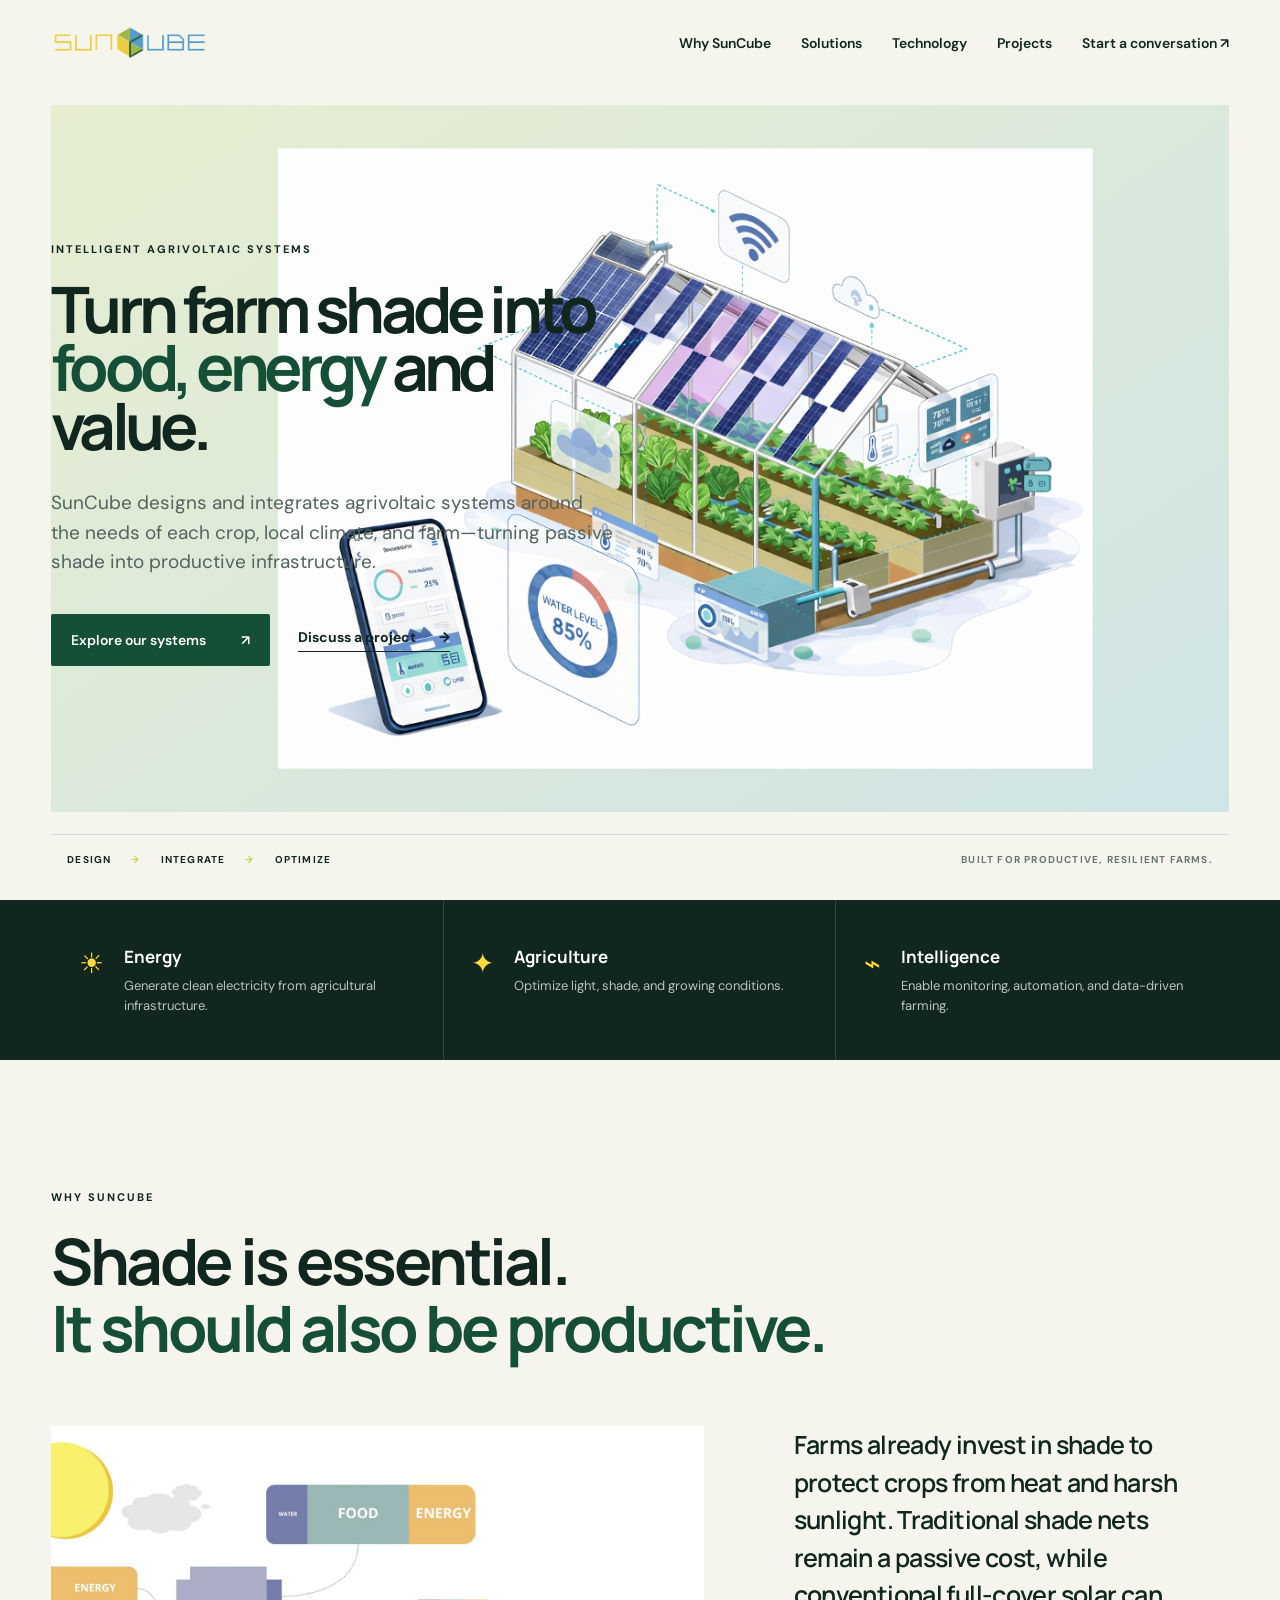
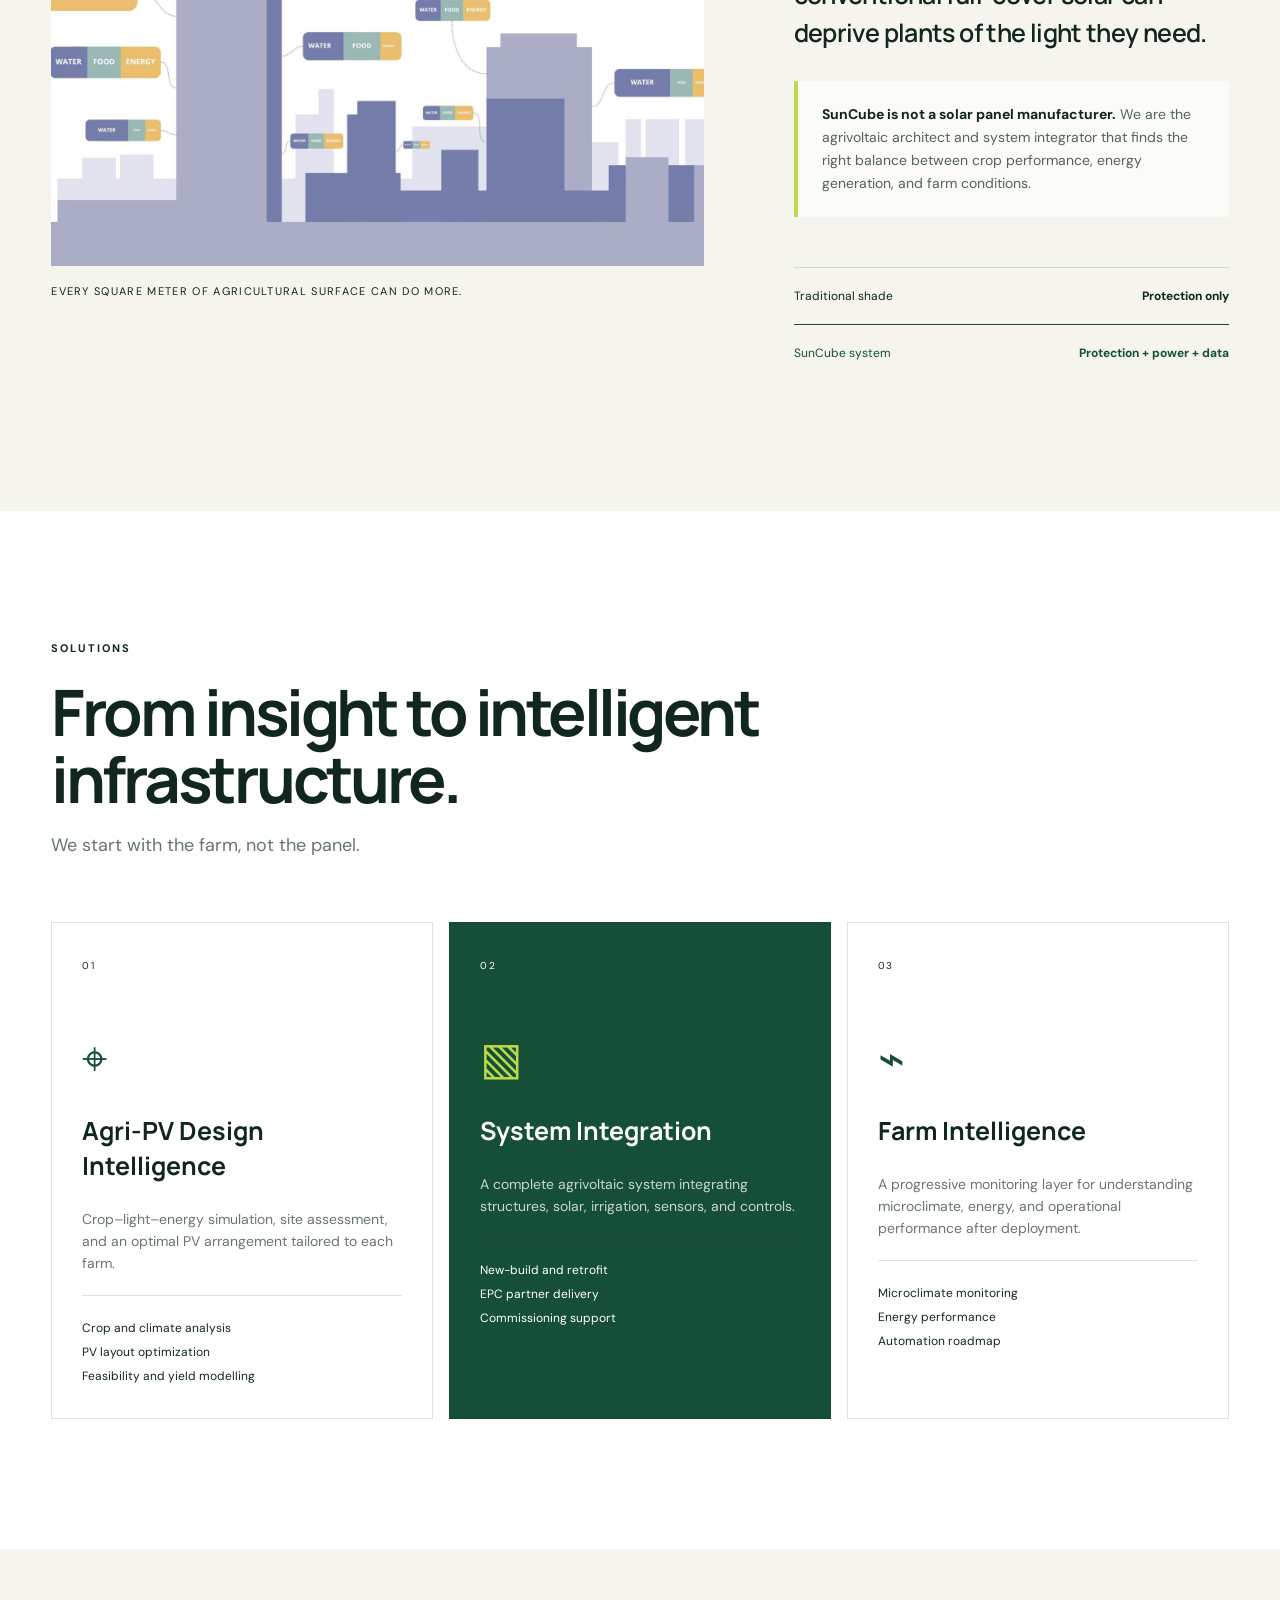
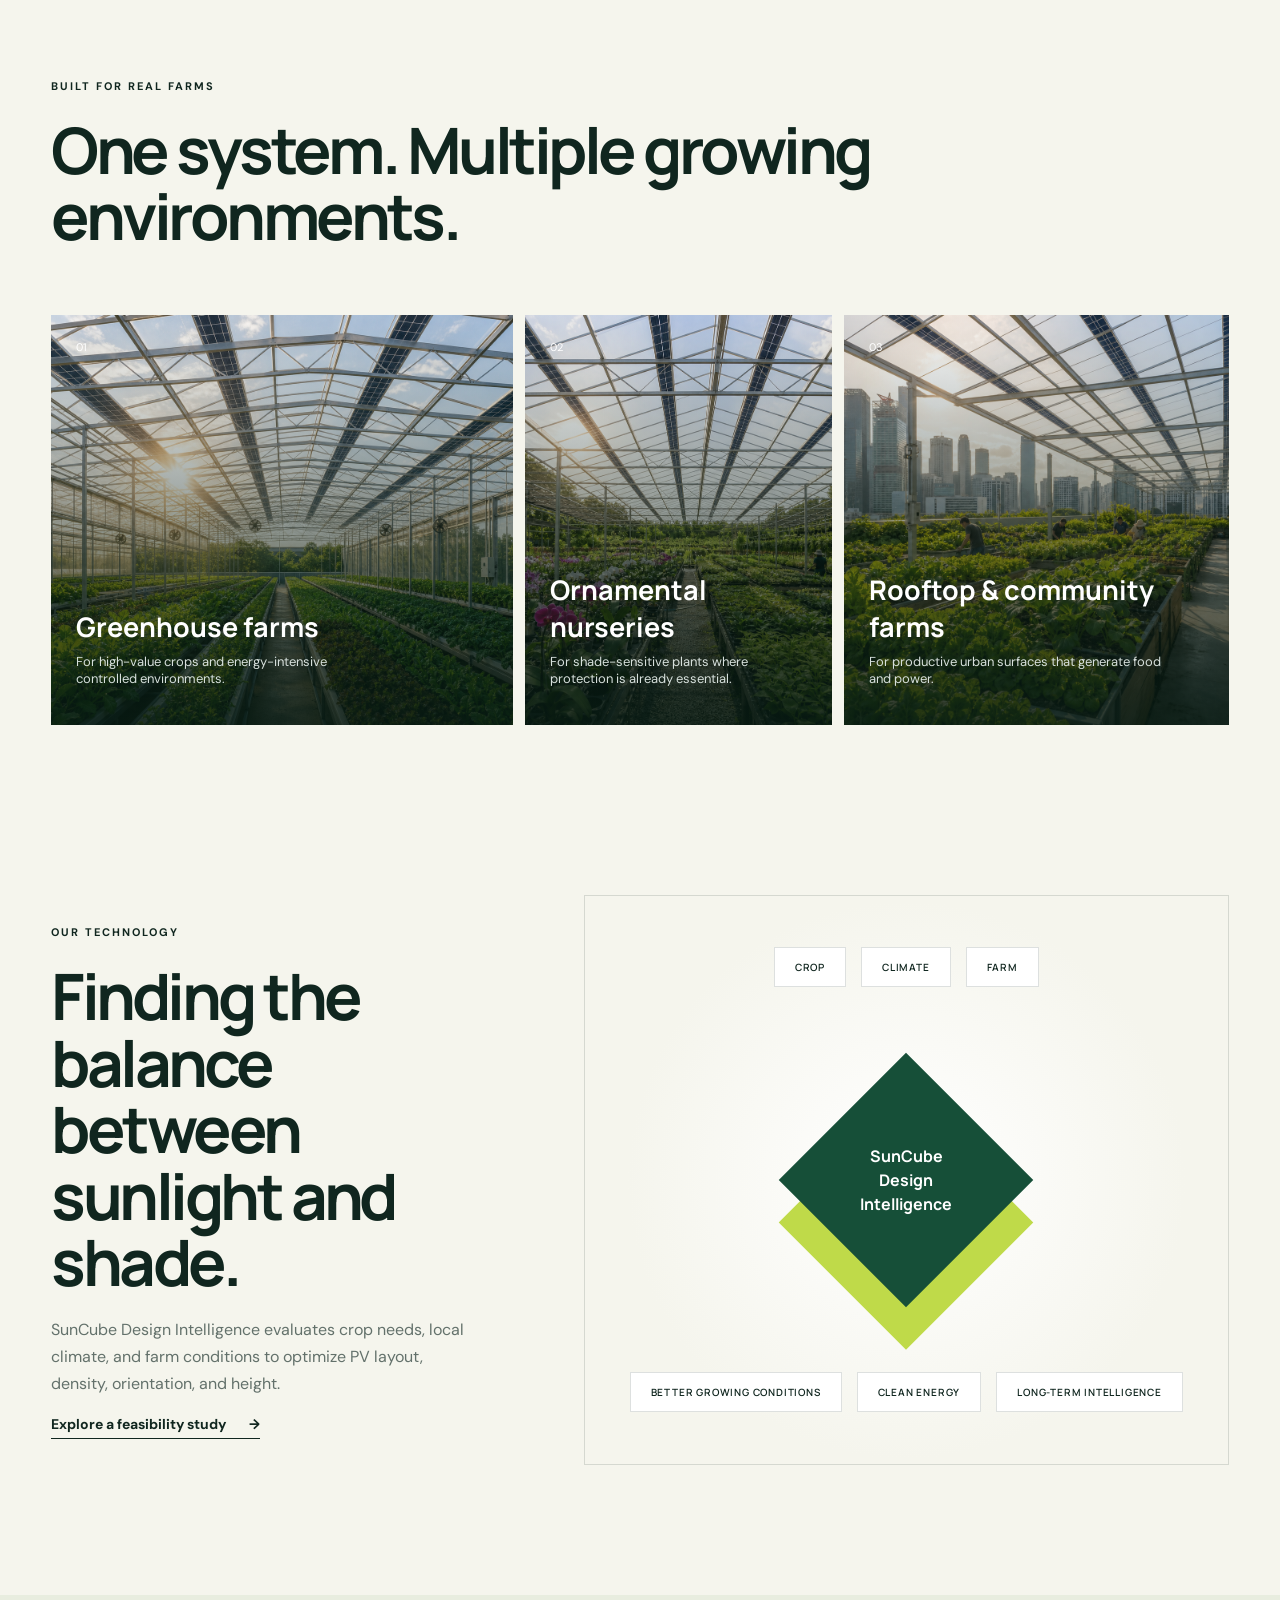
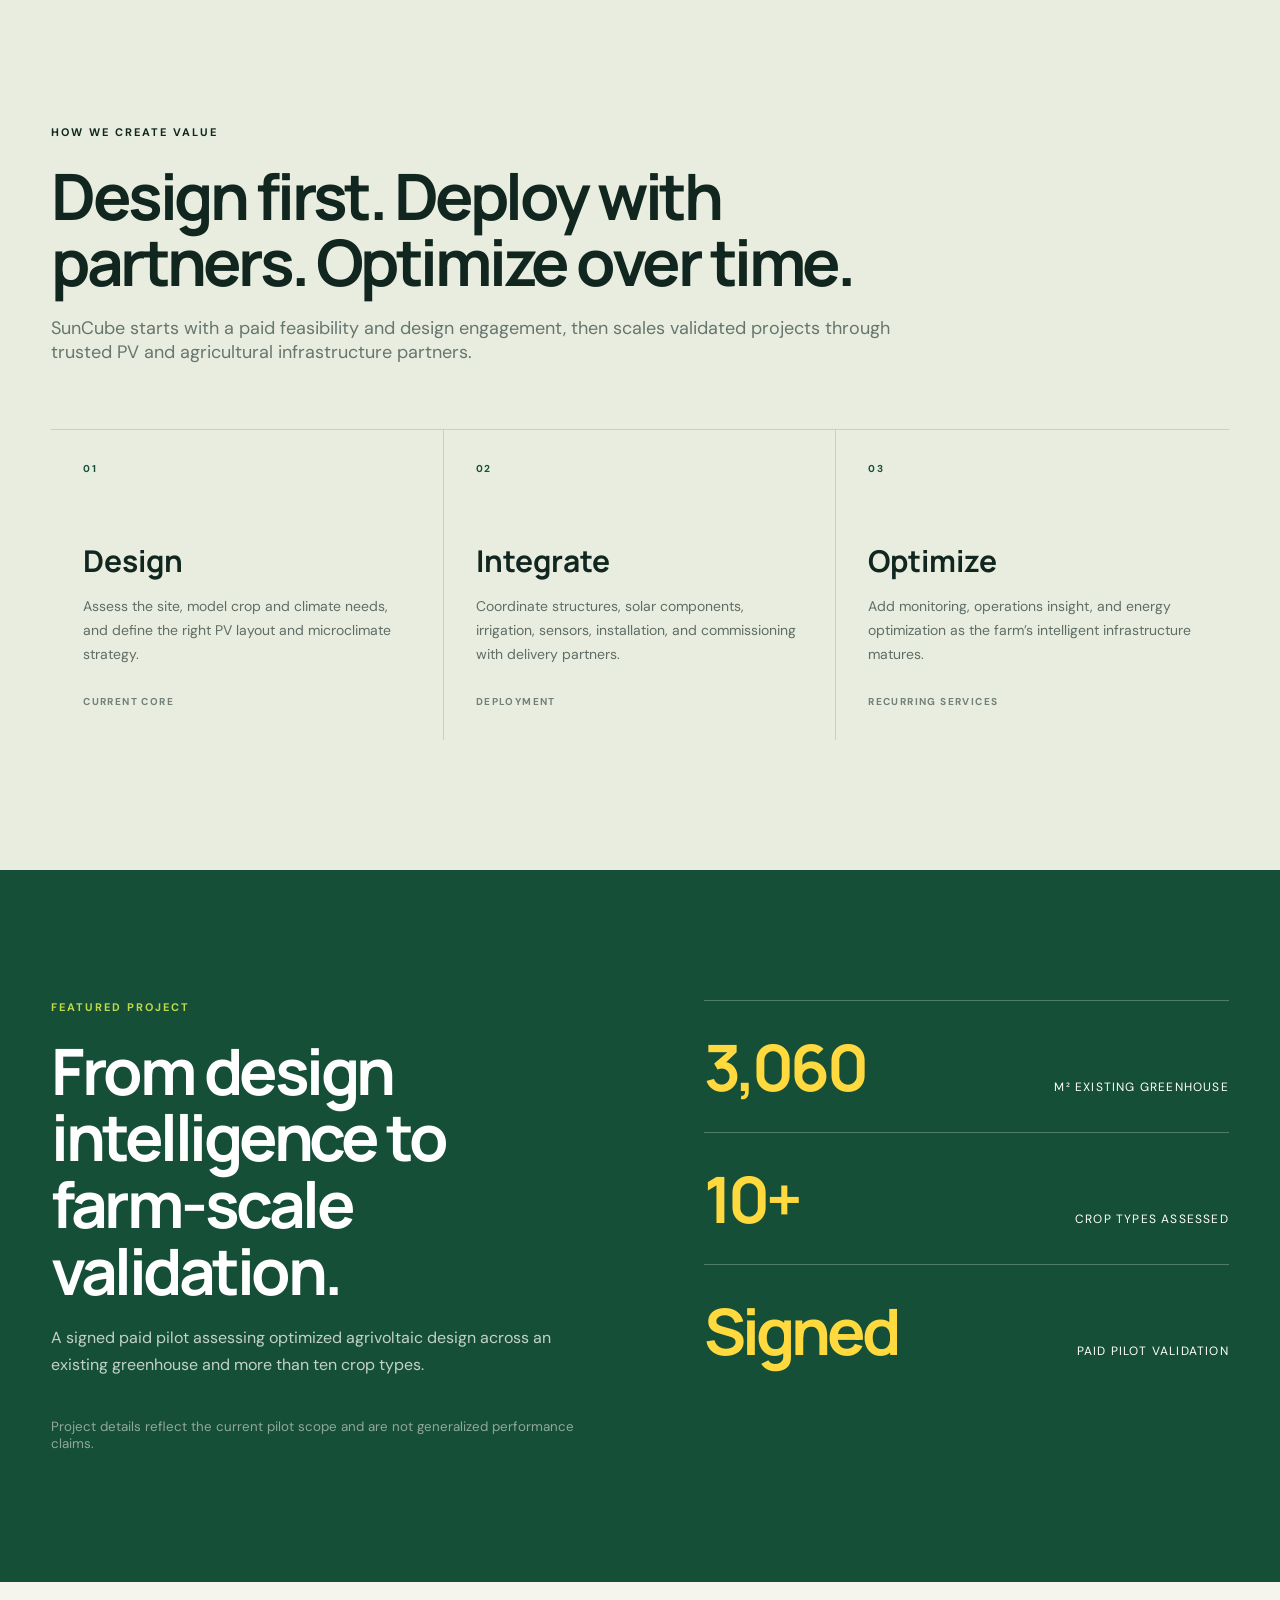
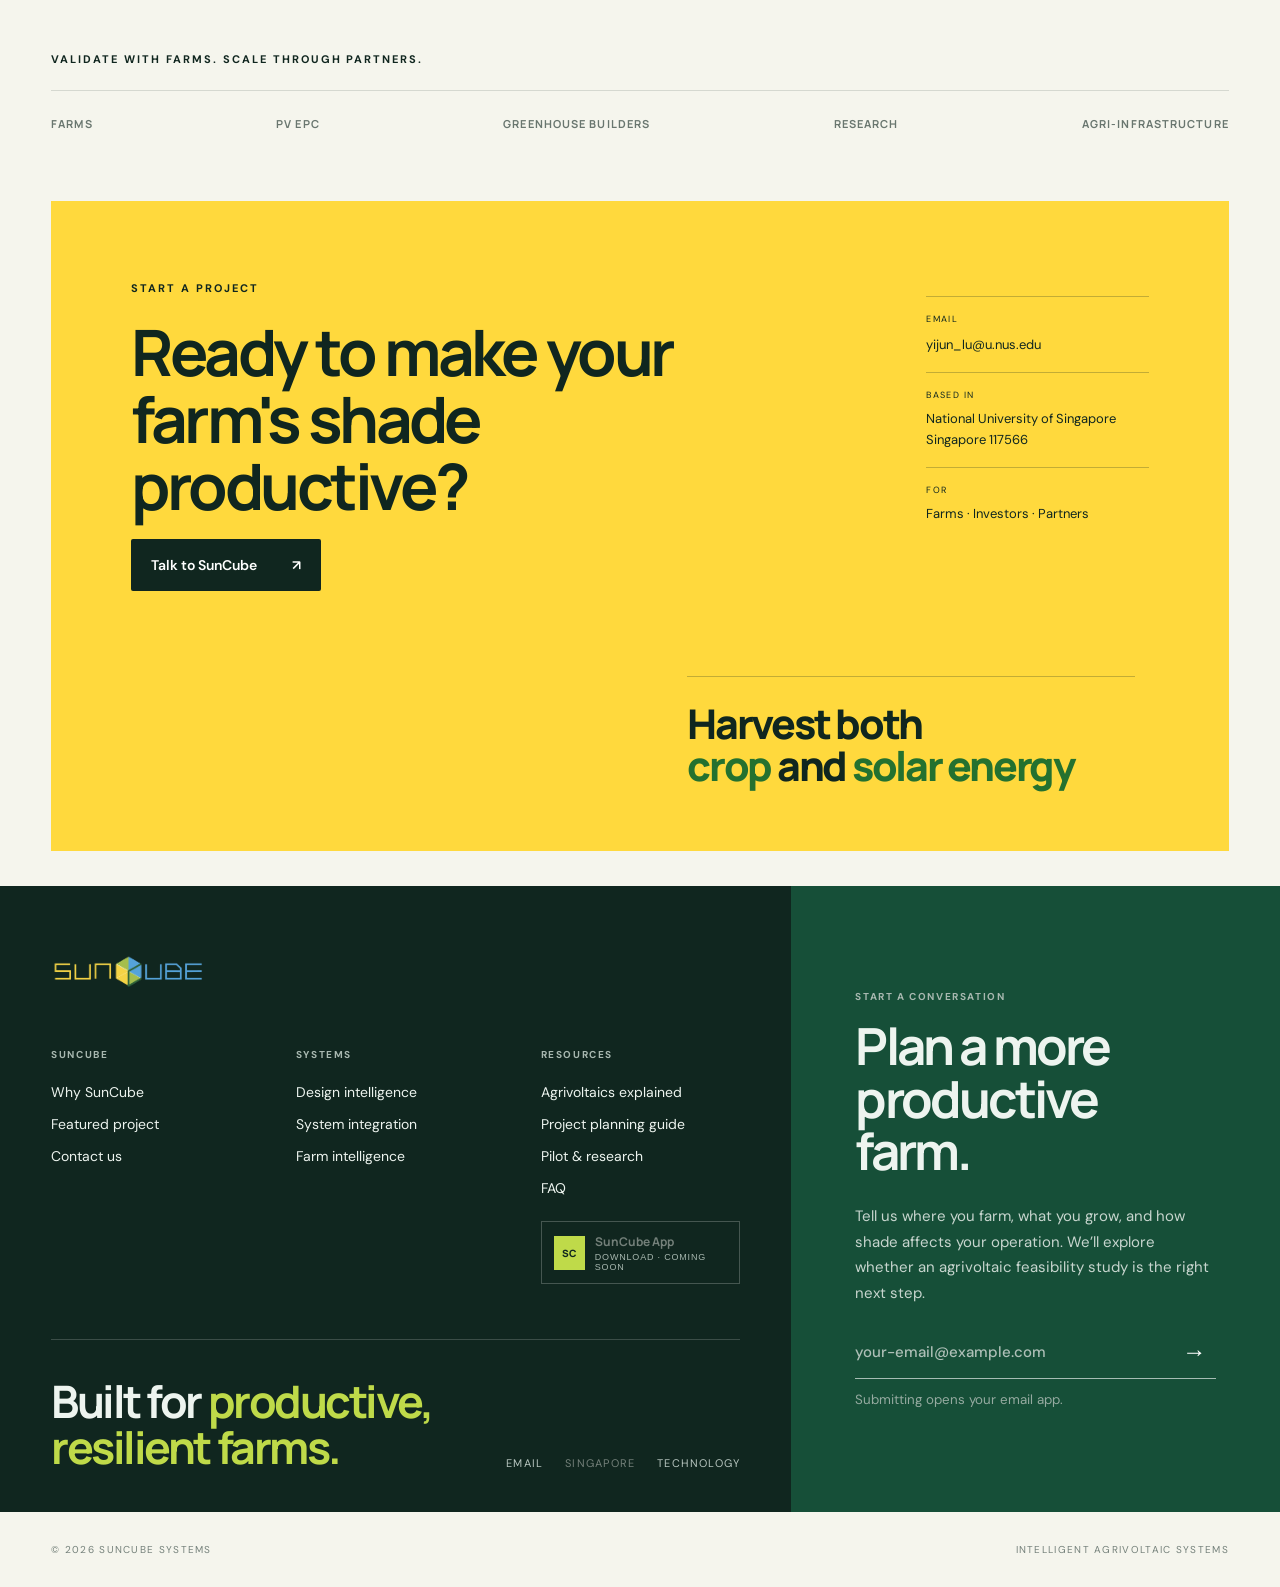
==== index.html @ e0a9fa51 "Initial SunCube website" ====
<!doctype html>
<html lang="en">
<head>
  <meta charset="UTF-8">
  <meta name="viewport" content="width=device-width, initial-scale=1.0">
  <meta name="description" content="SunCube transforms agricultural shading into productive energy and climate infrastructure through integrated solar, climate, and crop optimization.">
  <title>SunCube Systems | Intelligent Agrivoltaic Systems</title>
  <link rel="preconnect" href="https://fonts.googleapis.com">
  <link rel="preconnect" href="https://fonts.gstatic.com" crossorigin>
  <link href="https://fonts.googleapis.com/css2?family=DM+Sans:wght@400;500;600&family=Manrope:wght@500;600;700;800&display=swap" rel="stylesheet">
  <link rel="stylesheet" href="styles.css">
  <style>
    .hero-concept {
      display: block;
      width: 100%;
      height: 100%;
      object-fit: cover;
      object-position: center;
    }
    .hero-visual > :not(.hero-concept) { display: none; }
    @media (min-width: 901px) {
      .hero {
        position: relative;
        display: grid;
        grid-template-columns: 1fr;
        grid-template-rows: 1fr auto;
        min-height: 100vh;
        padding: 130px 4vw 34px;
        isolation: isolate;
      }
      .hero-visual {
        position: absolute;
        inset: 105px 4vw 88px;
        min-height: 0;
        margin: 0;
        z-index: -1;
      }
      .hero-visual::after { display: none; }
      .hero-copy {
        width: min(44vw, 680px);
        max-width: none;
        align-self: center;
        padding: 50px 0 66px;
        z-index: 2;
      }
      .hero h1 { font-size: clamp(58px, 5vw, 84px); }
      .hero-intro { max-width: 610px; }
      .hero-concept {
        object-fit: contain;
        transform: scale(.88);
        transform-origin: 82% center;
      }
      .farm-system { width: 49%; left: 48%; bottom: 7%; }
      .sun-orbit { right: -2%; top: -24%; }
      .system-label { z-index: 2; }
      .label-energy { left: 51%; top: 25%; }
      .label-data { right: 3%; top: 43%; }
      .label-crop { right: 3%; bottom: 9%; }
      .metric-card { z-index: 3; right: 4%; top: 22%; }
      .hero-footer {
        position: relative;
        z-index: 4;
        background: rgba(245,245,237,.86);
        backdrop-filter: blur(8px);
        padding: 18px 16px 0;
      }
    }
    @media (max-width: 900px) {
      .hero-concept { object-position: 68% center; }
    }
  </style>
</head>
<body>
  <header class="site-header">
    <a class="brand" href="#top" aria-label="SunCube home">
      <img src="Logo/LOGO-png3.png" alt="SunCube Systems">
    </a>
    <button class="menu-button" type="button" aria-label="Open menu" aria-expanded="false" aria-controls="mobile-menu"><span></span><span></span></button>
    <nav class="mobile-nav" id="mobile-menu" aria-label="Main navigation">
      <a href="#why">Why SunCube</a><a href="#solutions">Solutions</a><a href="#technology">Technology</a><a href="#projects">Projects</a><a href="#contact">Start a conversation <span>↗</span></a>
    </nav>
  </header>

  <main id="top">
    <section class="hero">
      <div class="hero-copy reveal">
        <p class="eyebrow">Intelligent agrivoltaic systems</p>
        <h1>Turn farm shade into <em>food, energy</em> and value.</h1>
        <p class="hero-intro">SunCube designs and integrates agrivoltaic systems around the needs of each crop, local climate, and farm—turning passive shade into productive infrastructure.</p>
        <div class="hero-actions">
          <a class="button" href="#solutions">Explore our systems <span>↗</span></a>
          <a class="text-link" href="#contact">Discuss a project <span>→</span></a>
        </div>
      </div>

      <div class="hero-visual reveal">
        <img class="hero-concept" src="assets/images/suncube-original-concept.png" alt="SunCube smart agrivoltaic greenhouse concept with solar panels, crop beds, irrigation, sensors, cloud connectivity, and mobile monitoring">
        <div class="sun-orbit"><div class="sun"></div></div>
        <div class="system-label label-energy">01 / ENERGY</div>
        <div class="system-label label-crop">02 / CROP</div>
        <div class="system-label label-data">03 / INTELLIGENCE</div>
        <div class="farm-system">
          <div class="panel-row">
            <i></i><i></i><i></i><i></i><i></i>
          </div>
          <div class="beam beam-one"></div>
          <div class="beam beam-two"></div>
          <div class="frame frame-left"></div>
          <div class="frame frame-right"></div>
          <div class="crop-row">
            <span>♣</span><span>♣</span><span>♣</span><span>♣</span><span>♣</span>
          </div>
          <div class="ground"></div>
        </div>
        <div class="metric-card">
          <span>System objective</span>
          <strong>Balanced performance</strong>
          <div class="bars"><i></i><i></i><i></i></div>
          <small>Energy&nbsp;&nbsp;&nbsp; Crop&nbsp;&nbsp;&nbsp; Climate</small>
        </div>
      </div>

      <div class="hero-footer">
        <span>Design</span><b>→</b><span>Integrate</span><b>→</b><span>Optimize</span>
        <p>Built for productive, resilient farms.</p>
      </div>
    </section>

    <section class="value-strip" aria-label="Core values">
      <article><span>☀</span><div><h3>Energy</h3><p>Generate clean electricity from agricultural infrastructure.</p></div></article>
      <article><span>✦</span><div><h3>Agriculture</h3><p>Optimize light, shade, and growing conditions.</p></div></article>
      <article><span>⌁</span><div><h3>Intelligence</h3><p>Enable monitoring, automation, and data-driven farming.</p></div></article>
    </section>

    <section class="section problem" id="why">
      <div class="section-heading reveal">
        <p class="eyebrow">Why SunCube</p>
        <h2>Shade is essential.<br><em>It should also be productive.</em></h2>
      </div>
      <div class="problem-grid">
        <div class="problem-image reveal">
          <img src="Introduction/SunCube-Introduction.jpeg" alt="Diagram of urban food, water and energy systems">
          <p>Every square meter of agricultural surface can do more.</p>
        </div>
        <div class="problem-copy reveal">
          <p class="large-copy">Farms already invest in shade to protect crops from heat and harsh sunlight. Traditional shade nets remain a passive cost, while conventional full-cover solar can deprive plants of the light they need.</p>
          <p class="position-note"><strong>SunCube is not a solar panel manufacturer.</strong> We are the agrivoltaic architect and system integrator that finds the right balance between crop performance, energy generation, and farm conditions.</p>
          <div class="comparison">
            <div><span>Traditional shade</span><strong>Protection only</strong></div>
            <div class="active"><span>SunCube system</span><strong>Protection + power + data</strong></div>
          </div>
        </div>
      </div>
    </section>

    <section class="section solutions" id="solutions">
      <div class="section-heading reveal">
        <p class="eyebrow">Solutions</p>
        <h2>From insight to intelligent infrastructure.</h2>
        <p>We start with the farm, not the panel.</p>
      </div>
      <div class="solution-cards">
        <article class="reveal">
          <span class="number">01</span><div class="card-icon">⌖</div>
          <h3>Agri-PV Design Intelligence</h3>
          <p>Crop–light–energy simulation, site assessment, and an optimal PV arrangement tailored to each farm.</p>
          <ul><li>Crop and climate analysis</li><li>PV layout optimization</li><li>Feasibility and yield modelling</li></ul>
        </article>
        <article class="featured reveal">
          <span class="number">02</span><div class="card-icon">▧</div>
          <h3>System Integration</h3>
          <p>A complete agrivoltaic system integrating structures, solar, irrigation, sensors, and controls.</p>
          <ul><li>New-build and retrofit</li><li>EPC partner delivery</li><li>Commissioning support</li></ul>
        </article>
        <article class="reveal">
          <span class="number">03</span><div class="card-icon">⌁</div>
          <h3>Farm Intelligence</h3>
          <p>A progressive monitoring layer for understanding microclimate, energy, and operational performance after deployment.</p>
          <ul><li>Microclimate monitoring</li><li>Energy performance</li><li>Automation roadmap</li></ul>
        </article>
      </div>
    </section>

    <section class="section industries" id="applications">
      <div class="section-heading reveal"><p class="eyebrow">Built for real farms</p><h2>One system. Multiple growing environments.</h2></div>
      <div class="industry-grid">
        <article class="industry greenhouse reveal"><span>01</span><h3>Greenhouse farms</h3><p>For high-value crops and energy-intensive controlled environments.</p></article>
        <article class="industry nursery reveal"><span>02</span><h3>Ornamental nurseries</h3><p>For shade-sensitive plants where protection is already essential.</p></article>
        <article class="industry rooftop reveal"><span>03</span><h3>Rooftop & community farms</h3><p>For productive urban surfaces that generate food and power.</p></article>
      </div>
    </section>

    <section class="section technology" id="technology">
      <div class="tech-copy reveal">
        <p class="eyebrow">Our technology</p>
        <h2>Finding the balance between sunlight and shade.</h2>
        <p>SunCube Design Intelligence evaluates crop needs, local climate, and farm conditions to optimize PV layout, density, orientation, and height.</p>
        <a class="text-link" href="#contact">Explore a feasibility study <span>→</span></a>
      </div>
      <div class="tech-diagram reveal">
        <div class="input"><span>Crop</span><span>Climate</span><span>Farm</span></div>
        <div class="cube"><i></i><b>SunCube<br>Design<br>Intelligence</b></div>
        <div class="output"><span>Better growing conditions</span><span>Clean energy</span><span>Long-term intelligence</span></div>
      </div>
    </section>

    <section class="section delivery" id="delivery" aria-labelledby="delivery-title">
      <div class="section-heading reveal">
        <p class="eyebrow">How we create value</p>
        <h2 id="delivery-title">Design first. Deploy with partners. Optimize over time.</h2>
        <p>SunCube starts with a paid feasibility and design engagement, then scales validated projects through trusted PV and agricultural infrastructure partners.</p>
      </div>
      <div class="delivery-grid">
        <article class="reveal"><span>01</span><h3>Design</h3><p>Assess the site, model crop and climate needs, and define the right PV layout and microclimate strategy.</p><small>Current core</small></article>
        <article class="reveal"><span>02</span><h3>Integrate</h3><p>Coordinate structures, solar components, irrigation, sensors, installation, and commissioning with delivery partners.</p><small>Deployment</small></article>
        <article class="reveal"><span>03</span><h3>Optimize</h3><p>Add monitoring, operations insight, and energy optimization as the farm’s intelligent infrastructure matures.</p><small>Recurring services</small></article>
      </div>
    </section>

    <section class="section project" id="projects">
      <div class="project-copy reveal">
        <p class="eyebrow light">Featured project</p>
        <h2>From design intelligence to farm-scale validation.</h2>
        <p>A signed paid pilot assessing optimized agrivoltaic design across an existing greenhouse and more than ten crop types.</p>
        <small>Project details reflect the current pilot scope and are not generalized performance claims.</small>
      </div>
      <div class="project-metrics reveal">
        <div><strong>3,060</strong><span>m² existing greenhouse</span></div>
        <div><strong>10+</strong><span>crop types assessed</span></div>
        <div><strong>Signed</strong><span>paid pilot validation</span></div>
      </div>
    </section>

    <section class="section partners">
      <p class="eyebrow">Validate with farms. Scale through partners.</p>
      <div class="partner-list"><span>FARMS</span><span>PV EPC</span><span>GREENHOUSE BUILDERS</span><span>RESEARCH</span><span>AGRI-INFRASTRUCTURE</span></div>
    </section>

    <section class="contact" id="contact">
      <div class="contact-main reveal">
        <p class="eyebrow">Start a project</p>
        <h2>Ready to make your farm's shade productive?</h2>
        <a class="button button-dark" href="mailto:yijun_lu@u.nus.edu">Talk to SunCube <span>↗</span></a>
      </div>
      <div class="contact-details">
        <div><span>Email</span><a href="mailto:yijun_lu@u.nus.edu">yijun_lu@u.nus.edu</a></div>
        <div><span>Based in</span><p>National University of Singapore<br>Singapore 117566</p></div>
        <div><span>For</span><p>Farms · Investors · Partners</p></div>
      </div>
      <div class="contact-tagline reveal" aria-label="SunCube promise">
        <p>Harvest both<br><span>crop</span> and <span>solar energy</span></p>
      </div>
    </section>
  </main>

  <footer class="site-footer">
    <div class="footer-main">
      <div class="footer-directory">
        <a class="footer-brand" href="#top" aria-label="SunCube home"><img src="Logo/LOGO-png3.png" alt="SunCube Systems"></a>
        <div class="footer-columns">
          <div class="footer-column">
            <p>SunCube</p>
            <a href="#why">Why SunCube</a>
            <a href="#projects">Featured project</a>
            <a href="#contact">Contact us</a>
          </div>
          <div class="footer-column">
            <p>Systems</p>
            <a href="#solutions">Design intelligence</a>
            <a href="#solutions">System integration</a>
            <a href="#delivery">Farm intelligence</a>
          </div>
          <div class="footer-column">
            <p>Resources</p>
            <a href="#technology">Agrivoltaics explained</a>
            <a href="#delivery">Project planning guide</a>
            <a href="#projects">Pilot &amp; research</a>
            <a href="#contact">FAQ</a>
            <button class="app-download" id="app-download-button" type="button" aria-haspopup="dialog">
              <span class="app-mark">SC</span>
              <span><strong>SunCube App</strong><small>Download · Coming soon</small></span>
            </button>
          </div>
        </div>
        <div class="footer-connect">
          <h2>Built for <span>productive,</span><br><span>resilient farms.</span></h2>
          <div class="footer-meta"><a href="mailto:yijun_lu@u.nus.edu">Email</a><span>Singapore</span><a href="#technology">Technology</a></div>
        </div>
      </div>

      <aside class="footer-cta" aria-labelledby="footer-cta-title">
        <p class="eyebrow">Start a conversation</p>
        <h2 id="footer-cta-title">Plan a more productive farm.</h2>
        <p>Tell us where you farm, what you grow, and how shade affects your operation. We’ll explore whether an agrivoltaic feasibility study is the right next step.</p>
        <form class="footer-form" id="project-email-form">
          <label class="sr-only" for="project-email">Your email address</label>
          <input id="project-email" name="email" type="email" autocomplete="email" placeholder="your-email@example.com" required>
          <button type="submit" aria-label="Start a project conversation">→</button>
        </form>
        <small>Submitting opens your email app.</small>
      </aside>
    </div>
    <div class="footer-legal"><span>© 2026 SunCube Systems</span><span>Intelligent Agrivoltaic Systems</span></div>
  </footer>
  <dialog class="app-dialog" id="app-dialog" aria-labelledby="app-dialog-title">
    <button class="app-dialog-close" type="button" aria-label="Close">×</button>
    <span class="app-dialog-mark">SC</span>
    <p class="eyebrow">SunCube App</p>
    <h2 id="app-dialog-title">Coming soon.</h2>
    <p>Farm monitoring, energy insights, and intelligent operations are part of the SunCube roadmap.</p>
    <a href="mailto:yijun_lu@u.nus.edu?subject=SunCube%20App%20updates">Ask about product updates <span>→</span></a>
  </dialog>
  <script src="script.js"></script>
</body>
</html>
---- styles.css ----
:root{--ink:#10261f;--green:#164f38;--lime:#bfda49;--yellow:#ffd93d;--blue:#299bc5;--paper:#f5f5ed;--white:#fff;--line:rgba(16,38,31,.14)}*{box-sizing:border-box}html{scroll-behavior:smooth}body{margin:0;background:var(--paper);color:var(--ink);font-family:"DM Sans",sans-serif}h1,h2,h3,p{margin-top:0}h1,h2,h3{font-family:"Manrope",sans-serif}a{color:inherit;text-decoration:none}.site-header{height:86px;padding:0 4vw;display:flex;align-items:center;justify-content:space-between;background:rgba(245,245,237,.9);backdrop-filter:blur(16px);position:fixed;top:0;width:100%;z-index:20;border-bottom:1px solid transparent;transition:.3s}.site-header.scrolled{border-color:var(--line)}.brand img{width:158px;display:block}.site-header nav{display:flex;gap:30px;font-size:14px;font-weight:600}.site-header nav a:hover{color:var(--green)}.button{display:inline-flex;gap:35px;align-items:center;justify-content:space-between;background:var(--green);color:white;padding:17px 20px;border-radius:2px;font-weight:600;font-size:14px}.button-small{padding:12px 16px;gap:15px}.text-link{font-size:14px;font-weight:700;border-bottom:1px solid var(--ink);padding-bottom:5px}.text-link span{margin-left:20px}.menu-button{display:none}.hero{min-height:100vh;padding:170px 4vw 40px;display:grid;grid-template-columns:.9fr 1.1fr;grid-template-rows:1fr auto;gap:40px;overflow:hidden}.hero-copy{max-width:670px;align-self:center}.eyebrow{text-transform:uppercase;letter-spacing:.18em;font-size:11px;font-weight:700;margin-bottom:24px}.hero h1{font-size:clamp(58px,6.8vw,108px);line-height:.92;letter-spacing:-.075em;margin-bottom:32px}.hero h1 em,.section-heading h2 em{font-style:normal;color:var(--green)}.hero-intro{font-size:19px;line-height:1.55;max-width:550px;color:#53635d}.hero-actions{display:flex;align-items:center;gap:28px;margin-top:38px}.hero-visual{min-height:570px;background:linear-gradient(145deg,#e7eed0 0%,#cfe4e6 100%);position:relative;overflow:hidden}.sun-orbit{width:410px;height:410px;border:1px solid rgba(255,217,61,.7);border-radius:50%;position:absolute;top:-180px;right:-50px}.sun{width:150px;height:150px;border-radius:50%;background:var(--yellow);box-shadow:0 0 60px rgba(255,217,61,.6);position:absolute;left:28px;bottom:15px}.farm-system{position:absolute;width:78%;height:43%;bottom:8%;left:11%}.panel-row{height:38px;display:flex;gap:7px;transform:skewX(-20deg);position:absolute;width:100%;top:0;z-index:3}.panel-row i{flex:1;background:repeating-linear-gradient(90deg,#1b5a78 0 16px,#388aaa 17px 19px);border:2px solid #d5e4bc}.frame{position:absolute;width:4px;height:72%;background:var(--green);top:25px}.frame:after{content:"";height:4px;width:75px;background:var(--green);position:absolute;bottom:0;transform:translateX(-35px)}.frame-left{left:12%}.frame-right{right:12%}.ground{height:5px;background:var(--green);bottom:0;width:100%;position:absolute}.crop-row{position:absolute;bottom:4px;width:100%;display:flex;justify-content:space-around;color:#4c9b43;font-size:53px;transform:scaleY(.8)}.beam{position:absolute;top:20px;width:18%;height:65%;background:linear-gradient(rgba(255,217,61,.35),transparent);clip-path:polygon(20% 0,70% 0,100% 100%,0 100%)}.beam-one{left:25%}.beam-two{right:25%}.system-label{position:absolute;font:700 9px "Manrope";letter-spacing:.13em}.label-energy{top:19%;left:8%}.label-crop{bottom:12%;right:8%}.label-data{top:35%;right:5%}.metric-card{position:absolute;top:20%;right:8%;background:rgba(255,255,255,.86);backdrop-filter:blur(10px);padding:18px;width:185px;box-shadow:0 18px 40px rgba(20,79,56,.12)}.metric-card span,.metric-card small{display:block;font-size:9px;text-transform:uppercase;letter-spacing:.1em}.metric-card strong{display:block;font:700 14px "Manrope";margin:7px 0 15px}.bars{display:flex;height:55px;align-items:flex-end;gap:5px}.bars i{flex:1}.bars i:nth-child(1){height:85%;background:var(--blue)}.bars i:nth-child(2){height:70%;background:var(--lime)}.bars i:nth-child(3){height:92%;background:var(--yellow)}.metric-card small{font-size:7px;margin-top:6px}.hero-footer{grid-column:1/-1;border-top:1px solid var(--line);display:flex;gap:20px;padding-top:20px;align-items:center;text-transform:uppercase;letter-spacing:.12em;font-size:10px;font-weight:700}.hero-footer b{color:var(--lime)}.hero-footer p{margin:0 0 0 auto;color:#69756f}.value-strip{background:var(--ink);color:white;display:grid;grid-template-columns:repeat(3,1fr);padding:0 4vw}.value-strip article{display:flex;gap:20px;padding:45px 7%;border-right:1px solid rgba(255,255,255,.15)}.value-strip article:last-child{border:0}.value-strip article>span{font-size:28px;color:var(--yellow)}.value-strip h3{font-size:17px;margin-bottom:8px}.value-strip p{font-size:13px;color:#b9c4bf;line-height:1.5;margin:0}.section{padding:130px 4vw}.section-heading{max-width:850px;margin-bottom:65px}.section-heading h2,.tech-copy h2,.project h2,.contact h2{font-size:clamp(40px,5vw,78px);line-height:1.04;letter-spacing:-.055em;margin-bottom:20px}.section-heading>p:last-child{color:#67756f;font-size:18px}.problem-grid{display:grid;grid-template-columns:1.2fr .8fr;gap:7vw}.problem-image img{width:100%;height:440px;object-fit:cover;filter:saturate(.75)}.problem-image p{font-size:11px;text-transform:uppercase;letter-spacing:.12em;margin-top:13px}.large-copy{font:600 25px/1.5 "Manrope";letter-spacing:-.025em}.comparison{margin-top:50px}.comparison div{padding:20px 0;border-top:1px solid var(--line);display:flex;justify-content:space-between;font-size:12px}.comparison .active{color:var(--green);border-color:var(--green)}.solutions{background:white}.solution-cards{display:grid;grid-template-columns:repeat(3,1fr);gap:16px}.solution-cards article{border:1px solid var(--line);padding:30px;min-height:430px;position:relative}.solution-cards .featured{background:var(--green);color:white}.number{font-size:10px;letter-spacing:.15em}.card-icon{font-size:45px;margin:55px 0 25px;color:var(--green)}.featured .card-icon{color:var(--lime)}.solution-cards h3{font-size:25px}.solution-cards p{color:#69766f;font-size:14px;line-height:1.6}.featured p{color:#c9d6d0}.solution-cards ul{padding:20px 0 0;margin:20px 0 0;list-style:none;border-top:1px solid var(--line);font-size:12px;line-height:2}.industries{padding-bottom:40px}.industry-grid{display:grid;grid-template-columns:1.2fr .8fr 1fr;gap:12px}.industry{min-height:410px;padding:25px;display:flex;flex-direction:column;justify-content:flex-end;color:white;position:relative;overflow:hidden;background-size:cover;background-position:center}.industry:before{content:"";position:absolute;inset:0;background:linear-gradient(transparent,rgba(8,28,20,.85))}.industry>*{position:relative}.industry span{margin-bottom:auto;font-size:11px}.industry h3{font-size:27px;margin-bottom:8px}.industry p{font-size:13px;max-width:300px;color:#d7e0dc}.greenhouse{background-image:url("assets/images/greenhouse-farm.png")}.nursery{background-image:url("assets/images/ornamental-nursery.png")}.rooftop{background-image:url("assets/images/rooftop-community-farm.png")}.technology{display:grid;grid-template-columns:.8fr 1.2fr;gap:8vw;align-items:center}.tech-copy p:not(.eyebrow){line-height:1.7;color:#63716b;max-width:550px}.tech-diagram{min-height:570px;border:1px solid var(--line);position:relative;display:flex;flex-direction:column;align-items:center;justify-content:space-around;background:radial-gradient(circle,#fff 0,var(--paper) 65%)}.input,.output{display:flex;gap:15px}.input span,.output span{border:1px solid var(--line);background:white;padding:12px 20px;font:600 10px "Manrope";text-transform:uppercase;letter-spacing:.08em}.cube{width:180px;height:180px;background:var(--green);transform:rotate(45deg);display:flex;align-items:center;justify-content:center;box-shadow:30px 30px 0 var(--lime)}.cube b{transform:rotate(-45deg);color:white;text-align:center;font:700 16px/1.5 "Manrope"}.project{background:var(--green);color:white;display:grid;grid-template-columns:1fr 1fr;gap:10vw}.project-copy p:not(.eyebrow){color:#c3d1cb;line-height:1.7;font-size:16px;max-width:600px}.project-copy small{display:block;color:#91a79d;margin-top:40px;max-width:550px}.light{color:var(--lime)}.project-metrics div{border-top:1px solid rgba(255,255,255,.25);padding:22px 0;display:flex;align-items:baseline;justify-content:space-between}.project-metrics strong{font:700 clamp(45px,6vw,85px) "Manrope";color:var(--yellow);letter-spacing:-.06em}.project-metrics span{font-size:12px;text-transform:uppercase;letter-spacing:.1em}.partners{padding-top:70px;padding-bottom:70px}.partner-list{border-top:1px solid var(--line);display:flex;justify-content:space-between;padding-top:25px;color:#69766f;font:700 11px "Manrope";letter-spacing:.1em}.contact{margin:0 4vw 35px;background:var(--yellow);padding:80px;display:grid;grid-template-columns:1.5fr .5fr;gap:10vw}.contact h2{max-width:800px}.button-dark{background:var(--ink)}.contact-details{padding-top:15px}.contact-details div{border-top:1px solid rgba(16,38,31,.25);padding:16px 0}.contact-details span{font-size:9px;text-transform:uppercase;letter-spacing:.15em;display:block;margin-bottom:8px}.contact-details p,.contact-details a{font-size:13px;line-height:1.6;margin:0}footer{padding:25px 4vw;display:flex;align-items:center;border-top:1px solid var(--line);font-size:10px;text-transform:uppercase;letter-spacing:.1em}footer img{width:120px}footer p{margin:0 auto}footer span{color:#74807a}.reveal{opacity:0;transform:translateY(25px);transition:opacity .8s,transform .8s}.reveal.visible{opacity:1;transform:none}
@media(max-width:900px){.site-header{height:70px}.brand img{width:125px}.site-header nav,.site-header>.button{display:none}.menu-button{display:block;border:0;background:none}.menu-button span{display:block;width:22px;height:2px;background:var(--ink);margin:5px}.hero{padding-top:110px;display:block}.hero h1{font-size:57px}.hero-visual{min-height:480px;margin-top:55px}.metric-card{right:4%;top:14%}.hero-footer{margin-top:35px}.hero-footer p{display:none}.value-strip,.solution-cards,.industry-grid,.technology,.project,.contact{grid-template-columns:1fr}.value-strip article{padding:30px 0;border-right:0;border-bottom:1px solid rgba(255,255,255,.15)}.section{padding:80px 5vw}.problem-grid{grid-template-columns:1fr}.problem-image img{height:280px}.large-copy{font-size:19px}.solution-cards article{min-height:auto}.industry{min-height:350px}.tech-diagram{min-height:500px;margin-top:25px}.input,.output{gap:5px;flex-wrap:wrap;justify-content:center}.input span,.output span{padding:10px;font-size:8px}.cube{width:140px;height:140px}.project{gap:50px}.partner-list{flex-wrap:wrap;gap:25px}.contact{margin:0;padding:70px 5vw;gap:50px}footer{flex-wrap:wrap;gap:15px}footer p{display:none}}

html{scroll-padding-top:85px}body.menu-open{overflow:hidden}.brand img{height:34px;object-fit:contain;mix-blend-mode:multiply}.site-header .mobile-nav{display:flex}footer img{height:30px;object-fit:contain;mix-blend-mode:multiply}
@media(max-width:900px){.brand img{height:28px}.site-header>nav:not(.mobile-nav){display:none}.menu-button{padding:10px;position:relative;z-index:2}.menu-button span{transition:transform .25s,opacity .25s}.menu-button[aria-expanded="true"] span:first-child{transform:translateY(3.5px) rotate(45deg)}.menu-button[aria-expanded="true"] span:last-child{transform:translateY(-3.5px) rotate(-45deg)}.site-header .mobile-nav{position:fixed;display:flex;visibility:hidden;opacity:0;pointer-events:none;inset:0;background:var(--paper);padding:120px 5vw 45px;flex-direction:column;align-items:flex-start;gap:0;transition:opacity .25s,visibility .25s}.site-header .mobile-nav.open{visibility:visible;opacity:1;pointer-events:auto}.site-header .mobile-nav a{display:block;width:100%;padding:18px 0;border-bottom:1px solid var(--line);font:700 30px/1.1 "Manrope",sans-serif;letter-spacing:-.03em}.site-header .mobile-nav a:last-child{margin-top:auto;background:var(--green);color:white;padding:18px;display:flex;justify-content:space-between;font-size:16px;border:0}}

.position-note{margin-top:30px;padding:22px 24px;border-left:4px solid var(--lime);background:rgba(255,255,255,.65);font-size:14px;line-height:1.65;color:#53635d}.position-note strong{color:var(--ink)}.delivery{background:#e8eddf}.delivery-grid{display:grid;grid-template-columns:repeat(3,1fr);border-top:1px solid var(--line)}.delivery-grid article{min-height:310px;padding:32px;border-right:1px solid var(--line);display:flex;flex-direction:column}.delivery-grid article:last-child{border-right:0}.delivery-grid span,.delivery-grid small{font-size:10px;text-transform:uppercase;letter-spacing:.14em;font-weight:700}.delivery-grid span{color:var(--green)}.delivery-grid h3{font-size:30px;margin:65px 0 14px}.delivery-grid p{font-size:14px;line-height:1.7;color:#5f6d67}.delivery-grid small{margin-top:auto;color:#718078}.project-metrics strong{font-size:clamp(39px,5vw,76px)}
@media(max-width:900px){.delivery-grid{grid-template-columns:1fr}.delivery-grid article{min-height:260px;border-right:0;border-bottom:1px solid var(--line)}.delivery-grid article:last-child{border-bottom:0}.delivery-grid h3{margin-top:45px}}

.contact{position:relative;min-height:650px;padding-bottom:205px}.contact-tagline{position:absolute;right:8%;bottom:65px;width:38%;border-top:1px solid rgba(16,38,31,.25);padding-top:26px}.contact-tagline p{margin:0;font:800 clamp(30px,3.2vw,58px)/1.02 "Manrope",sans-serif;letter-spacing:-.055em;color:var(--ink)}.contact-tagline p span{color:#24712f}
@media(max-width:900px){.contact{min-height:0;padding-bottom:70px}.contact-tagline{position:static;width:100%;margin-top:10px;padding-top:28px}.contact-tagline p{font-size:clamp(38px,11vw,58px)}}

.sr-only{position:absolute;width:1px;height:1px;padding:0;margin:-1px;overflow:hidden;clip:rect(0,0,0,0);white-space:nowrap;border:0}.site-footer{padding:0;background:var(--paper);border:0;text-transform:none;letter-spacing:normal;display:block;font-size:inherit}.footer-main{display:grid;grid-template-columns:1.62fr 1fr;color:#edf4ef}.footer-directory{background:var(--ink);padding:68px 4vw 42px}.footer-brand{display:inline-block;margin-bottom:55px}.footer-brand img{width:155px;height:34px;object-fit:contain;mix-blend-mode:normal}.footer-columns{display:grid;grid-template-columns:repeat(3,1fr);gap:45px;padding-bottom:55px}.footer-column{display:flex;flex-direction:column;align-items:flex-start;gap:14px}.footer-column p,.footer-cta>.eyebrow{margin:0 0 8px;color:#a8b8b0;font-size:10px;font-weight:700;text-transform:uppercase;letter-spacing:.16em}.footer-column a{font-size:14px;color:#edf4ef;transition:color .2s}.footer-column a:hover,.footer-meta a:hover{color:var(--yellow)}.footer-connect{border-top:1px solid rgba(255,255,255,.18);padding-top:38px;display:flex;align-items:flex-end;justify-content:space-between;gap:30px}.footer-connect h2{margin:0;font:700 clamp(34px,3.5vw,58px)/1.02 "Manrope",sans-serif;letter-spacing:-.055em}.footer-connect h2 span{color:var(--lime)}.footer-meta{display:flex;gap:22px;flex-wrap:wrap;justify-content:flex-end;color:#b8c6c0;font-size:11px;text-transform:uppercase;letter-spacing:.11em}.footer-cta{background:var(--green);padding:68px 5vw;display:flex;flex-direction:column;justify-content:center}.footer-cta h2{font-size:clamp(38px,4vw,66px);line-height:1.02;letter-spacing:-.055em;margin:8px 0 28px;max-width:620px}.footer-cta>p:not(.eyebrow){max-width:630px;color:#c7d5ce;font-size:15px;line-height:1.7}.footer-form{display:flex;border-bottom:1px solid rgba(255,255,255,.62);margin-top:20px}.footer-form input{width:100%;border:0;background:transparent;color:white;font:500 15px "DM Sans",sans-serif;padding:16px 0;outline:none}.footer-form input::placeholder{color:#aebfb7}.footer-form button{width:48px;border:0;background:transparent;color:white;font-size:24px;cursor:pointer;transition:transform .2s}.footer-form button:hover{transform:translateX(5px)}.footer-cta small{color:#95aaa0;margin-top:12px}.footer-legal{min-height:75px;padding:0 4vw;display:flex;align-items:center;justify-content:space-between;color:#708078;font-size:10px;text-transform:uppercase;letter-spacing:.13em}
@media(max-width:900px){.footer-main{grid-template-columns:1fr}.footer-directory,.footer-cta{padding:55px 5vw}.footer-brand{margin-bottom:42px}.footer-columns{grid-template-columns:1fr 1fr;gap:38px 25px}.footer-connect{align-items:flex-start;flex-direction:column}.footer-meta{justify-content:flex-start}.footer-cta{min-height:500px}.footer-legal{padding:25px 5vw;gap:18px;align-items:flex-start;flex-direction:column}.footer-connect h2{font-size:clamp(38px,11vw,60px)}}
@media(max-width:560px){.footer-columns{grid-template-columns:1fr}.footer-column{padding-bottom:22px;border-bottom:1px solid rgba(255,255,255,.12)}}

.app-download{margin-top:10px;padding:11px 12px;border:1px solid rgba(255,255,255,.22);background:transparent;display:flex;align-items:center;gap:10px;min-width:188px;color:#edf4ef;text-align:left;cursor:pointer;transition:border-color .2s,background .2s}.app-download:hover{border-color:var(--lime);background:rgba(255,255,255,.06)}.app-download:focus-visible{outline:2px solid var(--yellow);outline-offset:3px}.app-mark{width:34px;height:34px;display:grid;place-items:center;background:var(--lime);color:var(--ink);font:800 10px "Manrope",sans-serif;letter-spacing:-.02em}.app-download>span:last-child{display:flex;flex-direction:column;gap:2px}.app-download strong{font:700 12px "Manrope",sans-serif}.app-download small{font-size:9px;color:#a8b8b0;text-transform:uppercase;letter-spacing:.09em}.app-dialog{width:min(520px,calc(100% - 32px));border:0;background:var(--paper);color:var(--ink);padding:55px;box-shadow:0 30px 90px rgba(0,0,0,.3)}.app-dialog::backdrop{background:rgba(7,23,17,.72);backdrop-filter:blur(5px)}.app-dialog-close{position:absolute;top:16px;right:18px;border:0;background:transparent;color:var(--ink);font-size:28px;cursor:pointer}.app-dialog-mark{width:54px;height:54px;display:grid;place-items:center;background:var(--lime);font:800 13px "Manrope",sans-serif;margin-bottom:36px}.app-dialog h2{font-size:clamp(42px,6vw,68px);line-height:1;letter-spacing:-.06em;margin-bottom:22px}.app-dialog>p:not(.eyebrow){color:#5b6b64;line-height:1.7}.app-dialog>a{display:flex;justify-content:space-between;margin-top:35px;padding-top:18px;border-top:1px solid var(--line);font-weight:700;font-size:13px}.app-dialog[open]{animation:dialog-in .25s ease-out}@keyframes dialog-in{from{opacity:0;transform:translateY(16px) scale(.98)}to{opacity:1;transform:none}}@media(max-width:560px){.app-dialog{padding:45px 28px 35px}}
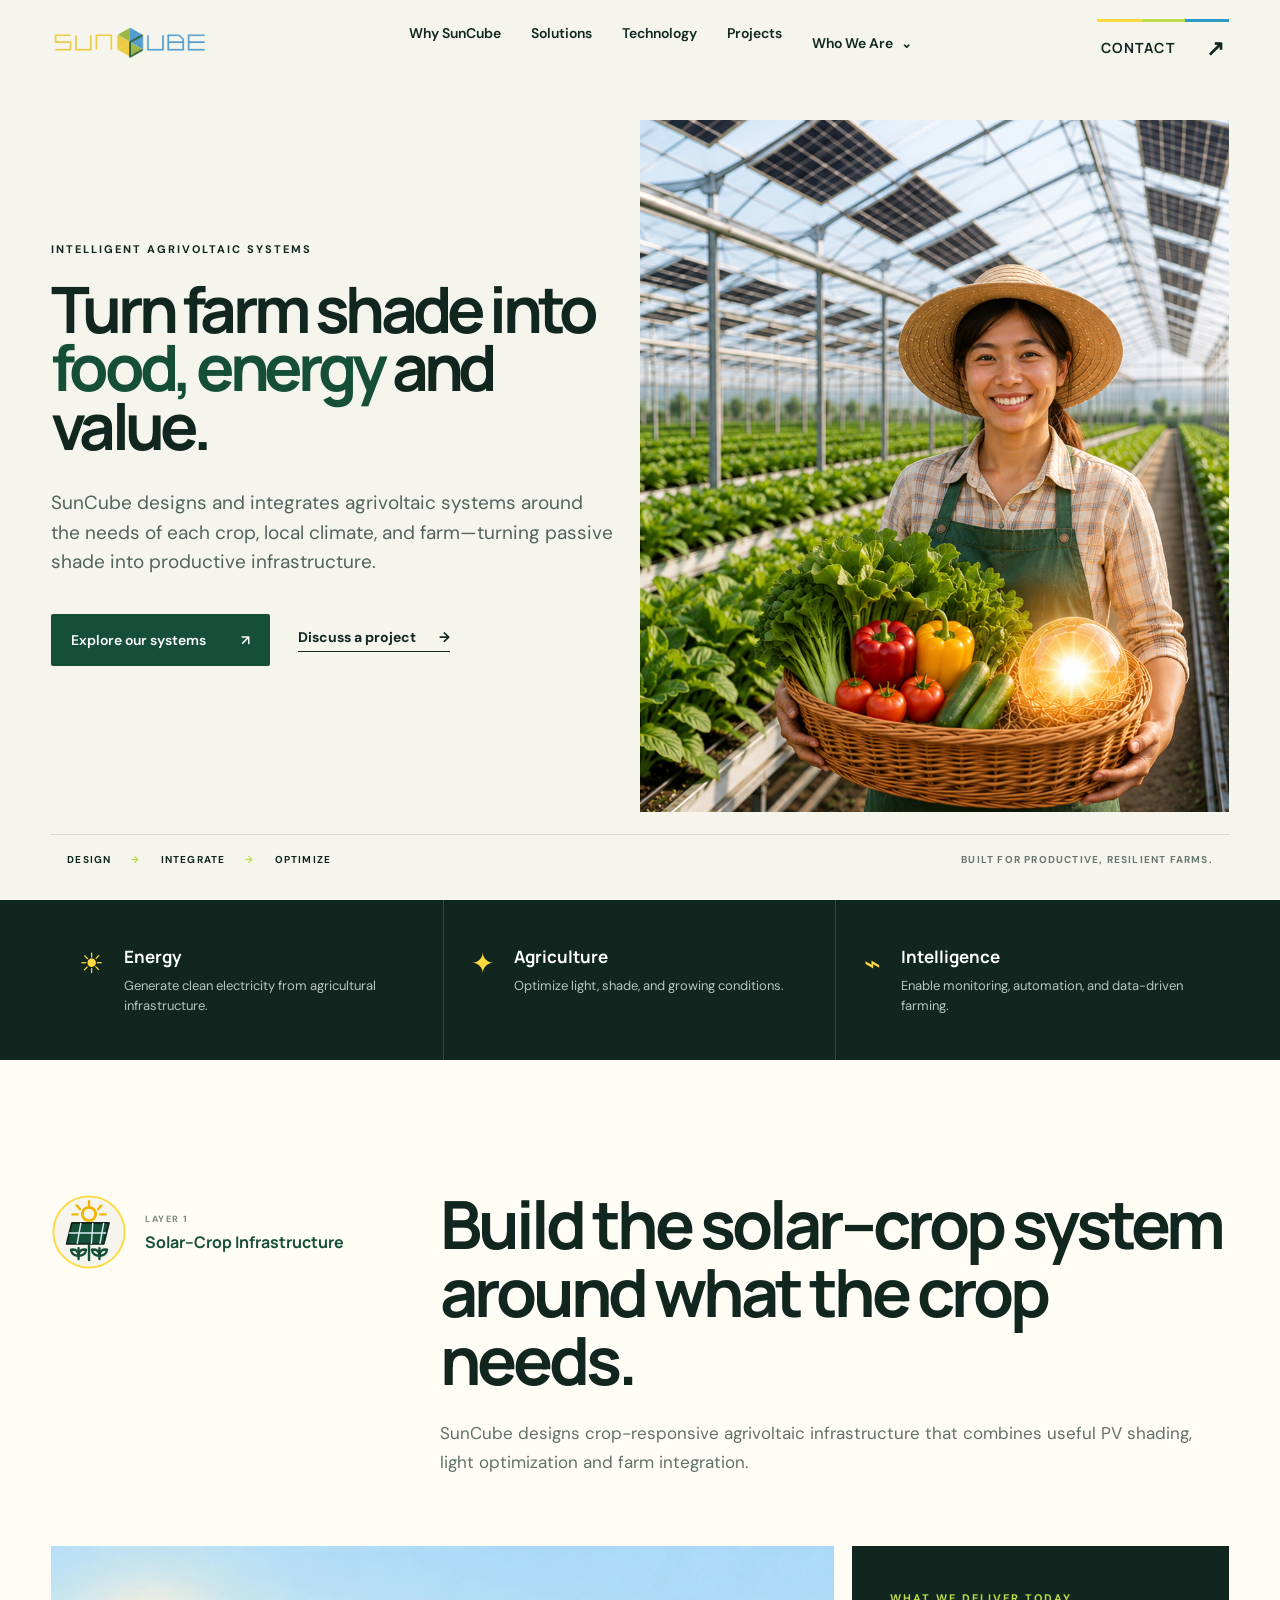
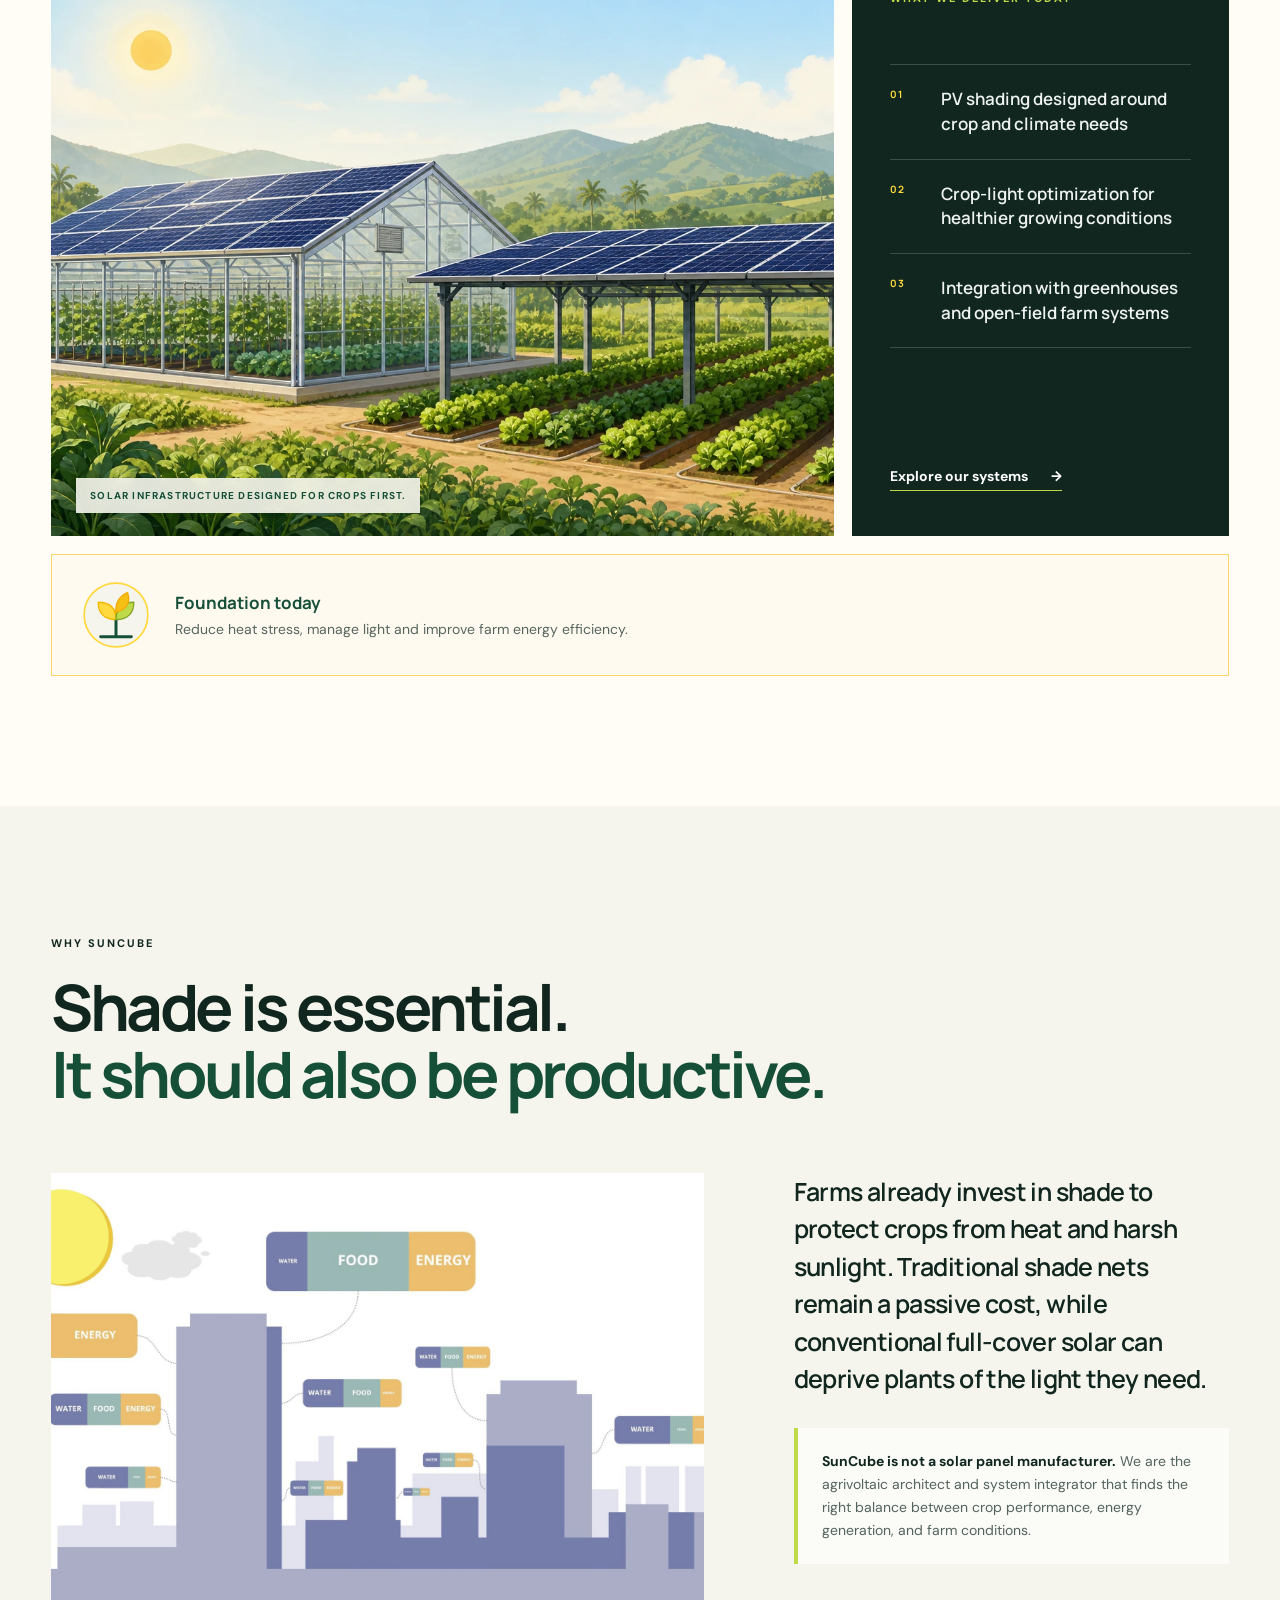
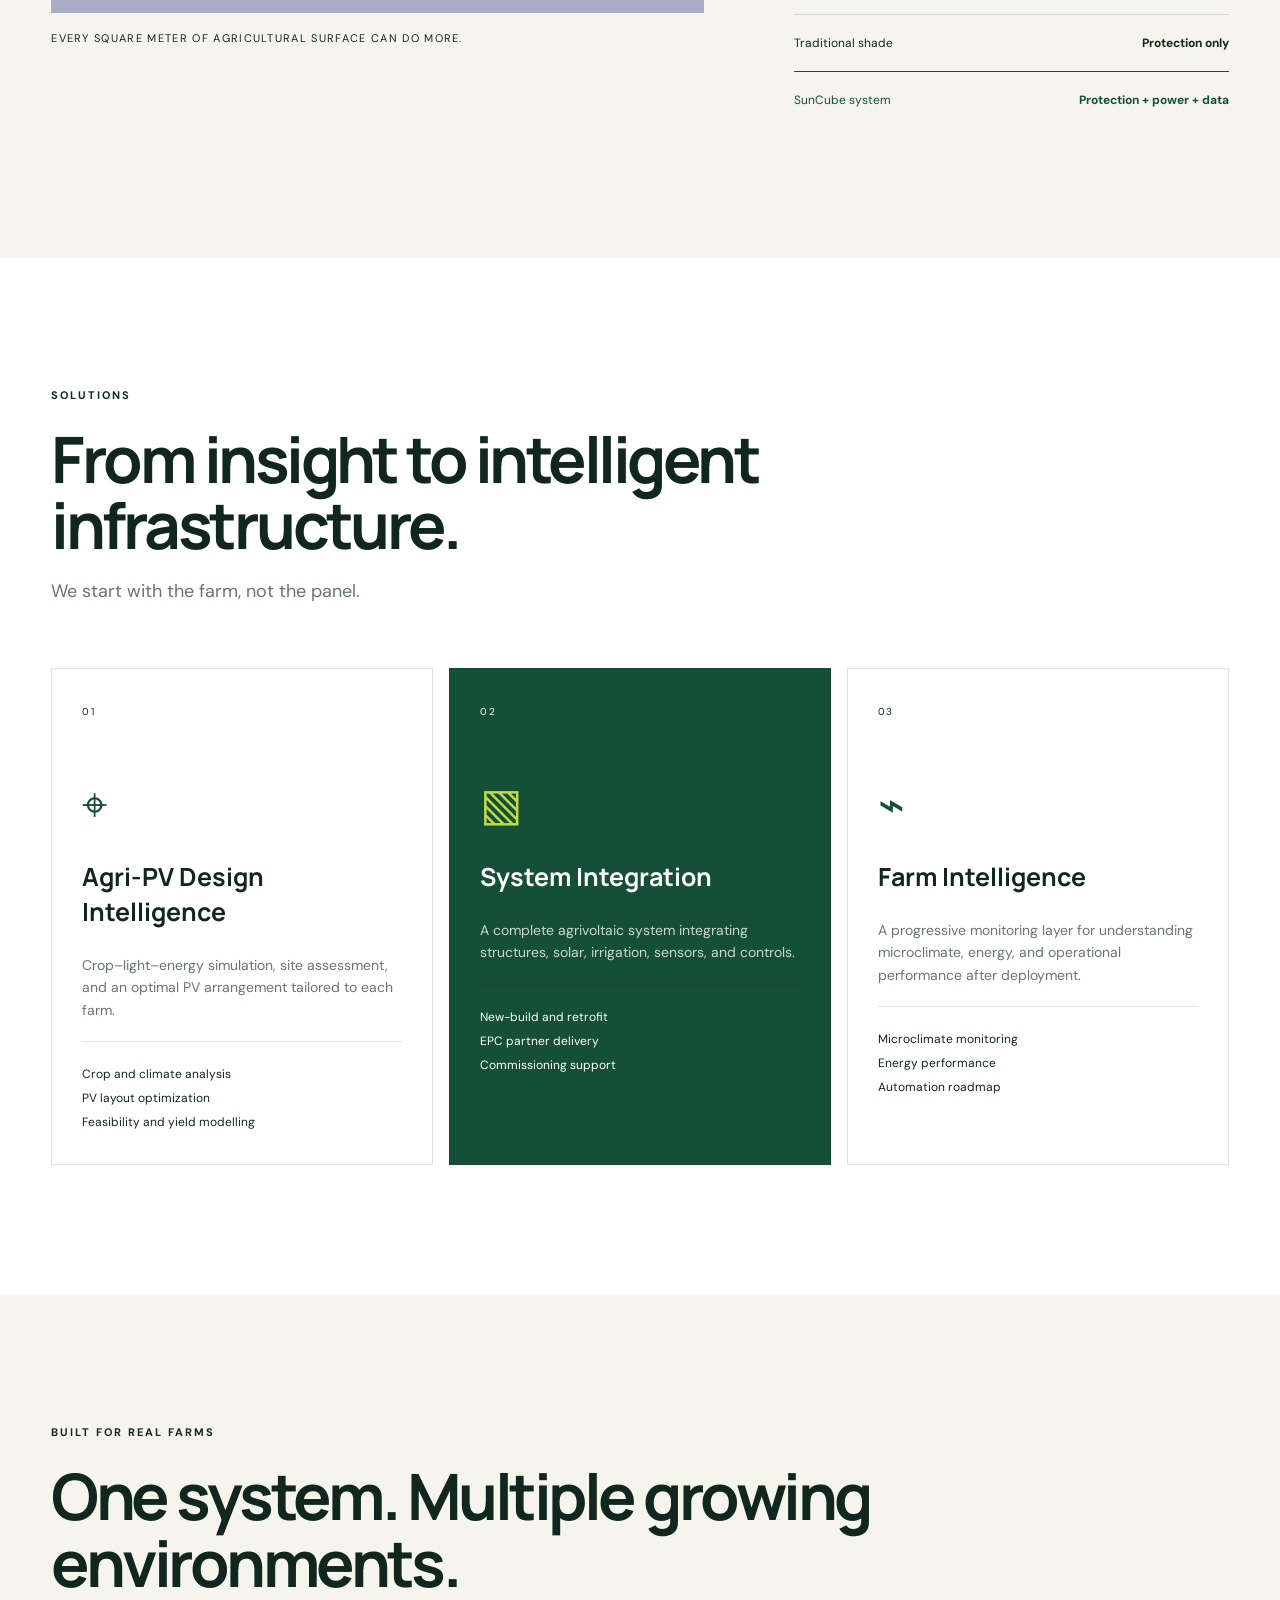
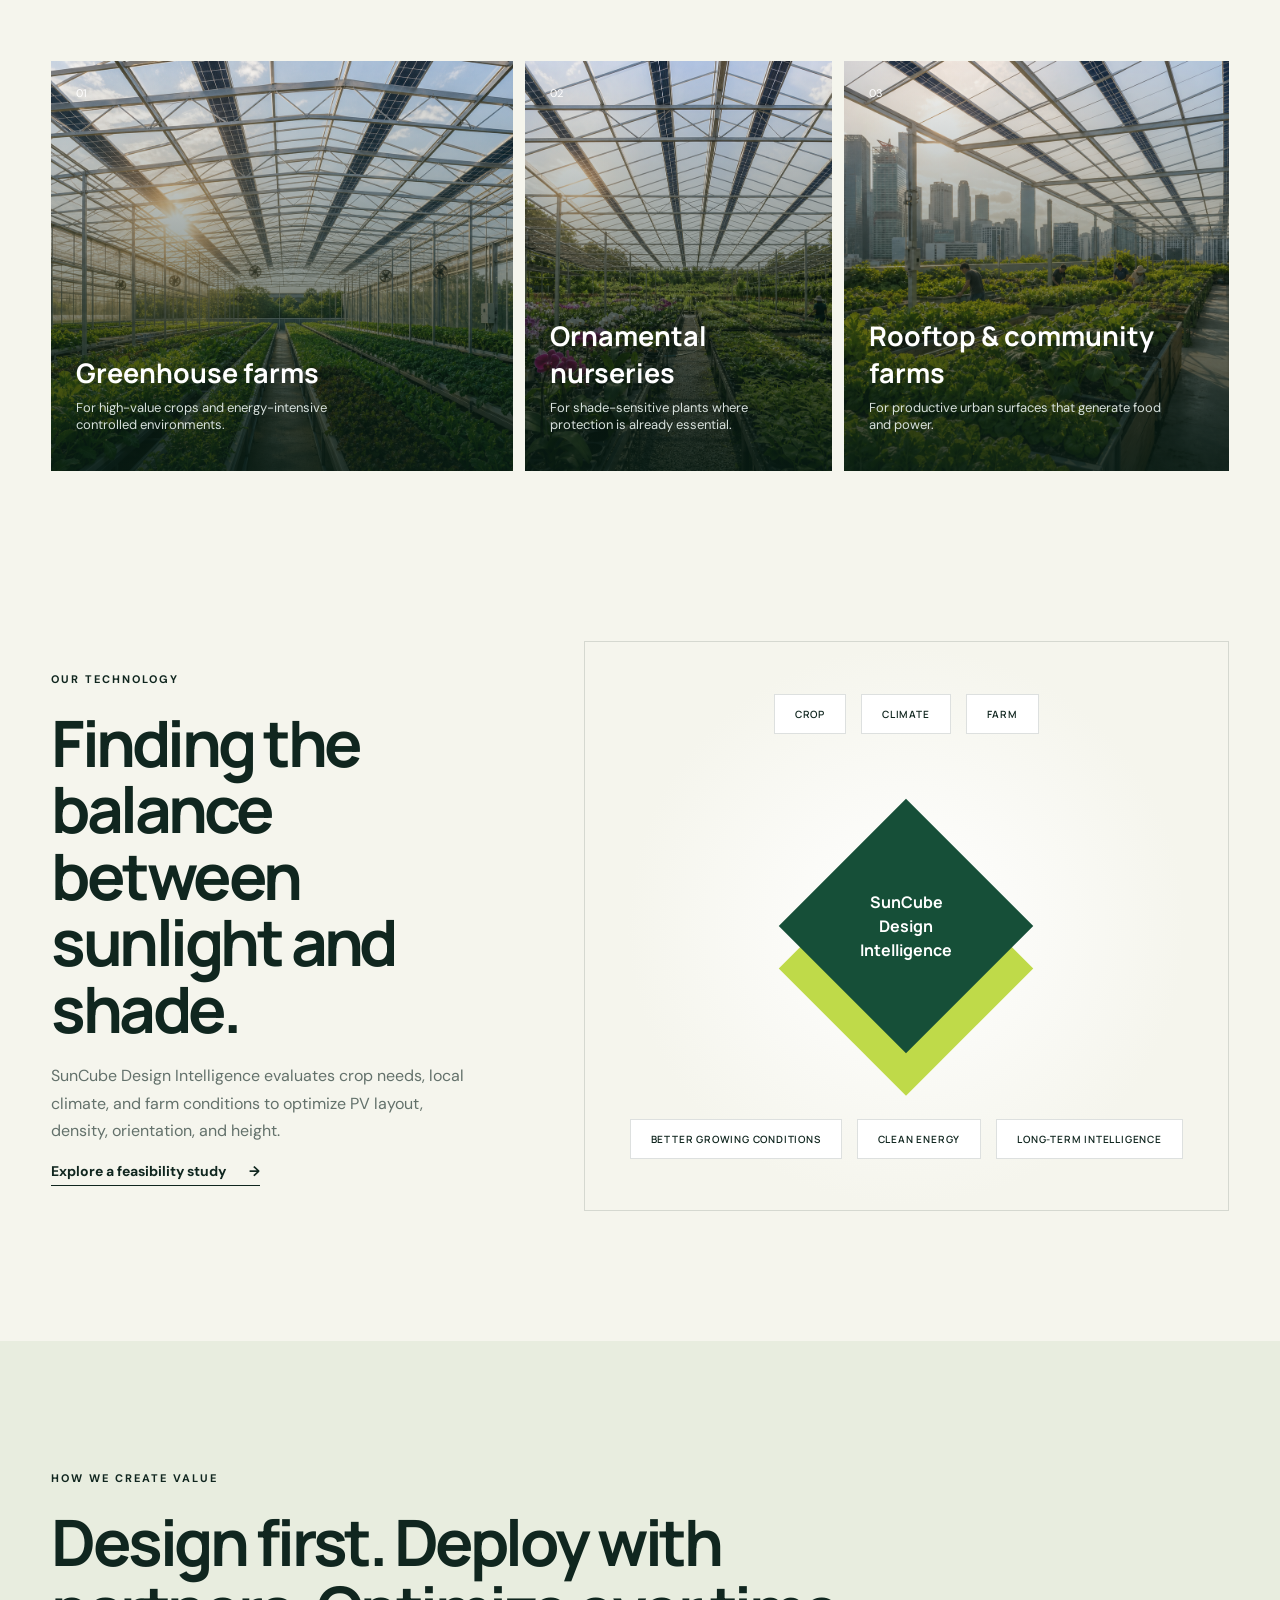
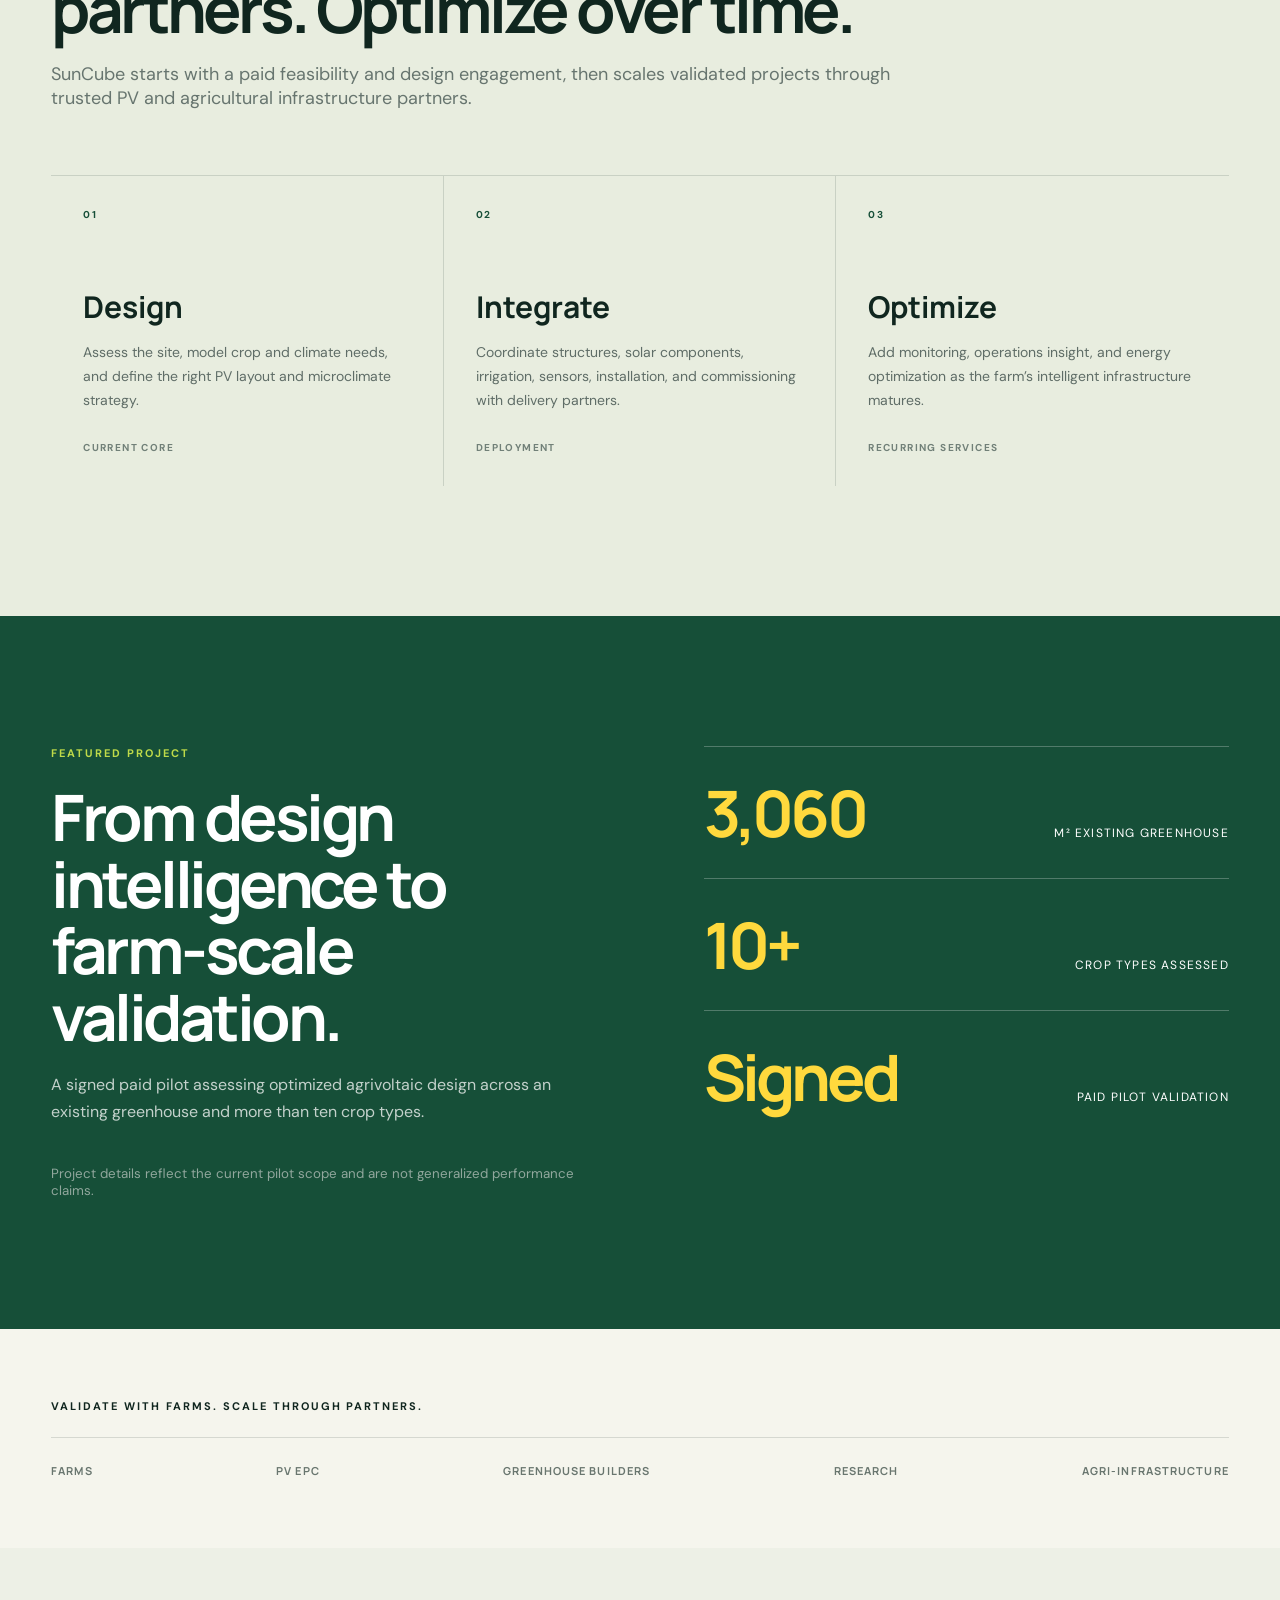
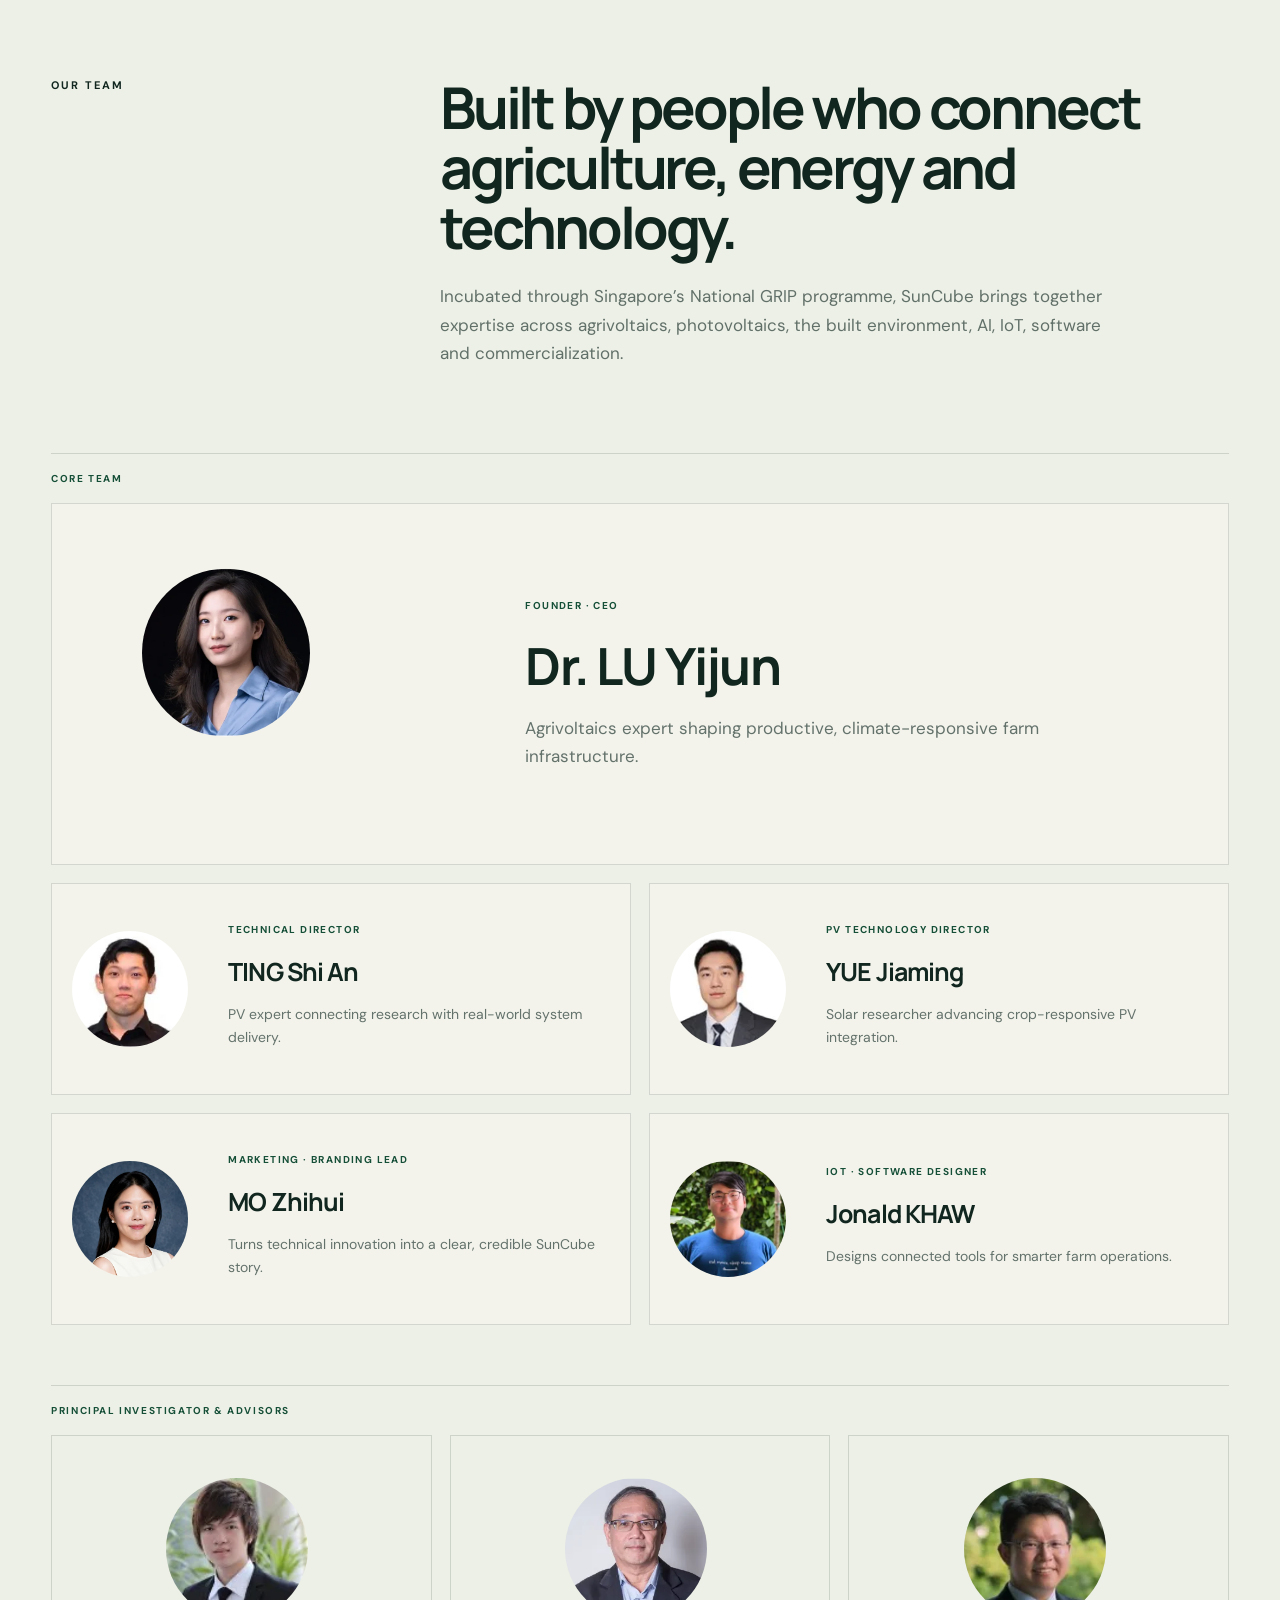
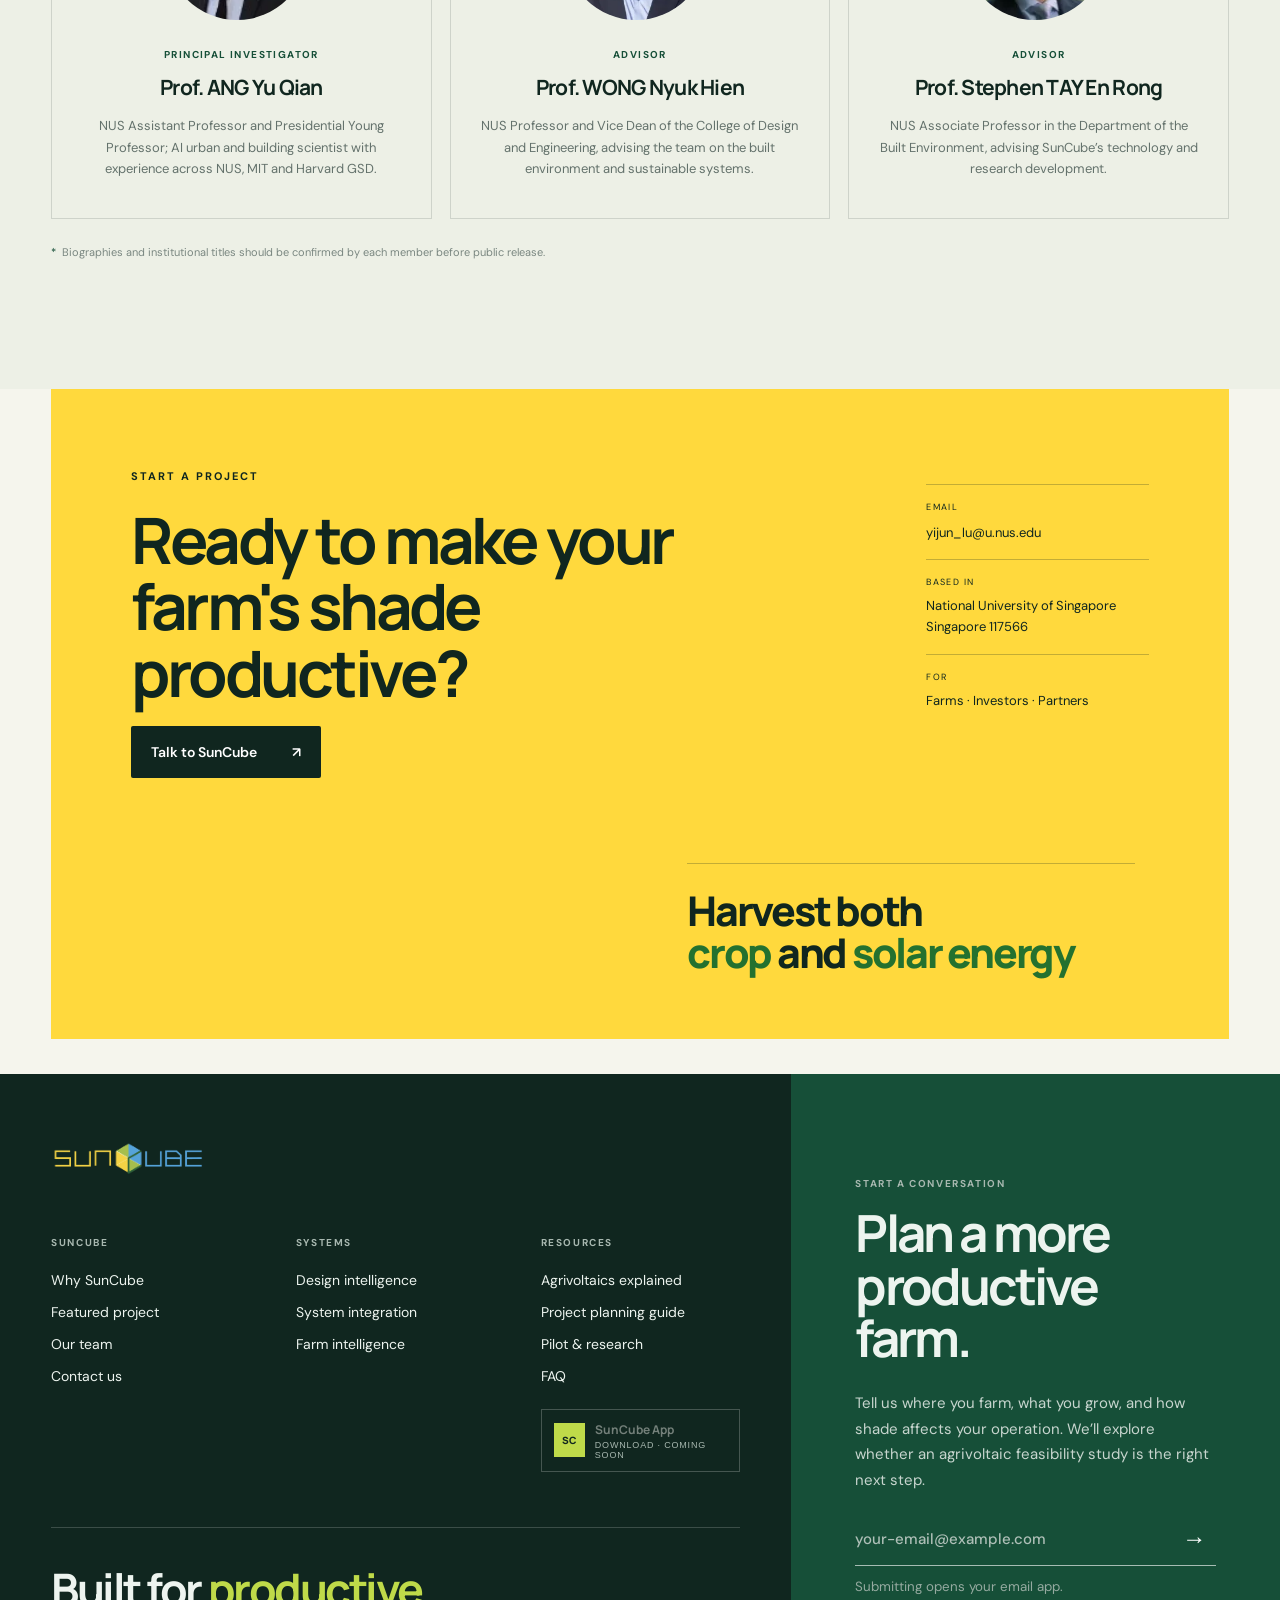
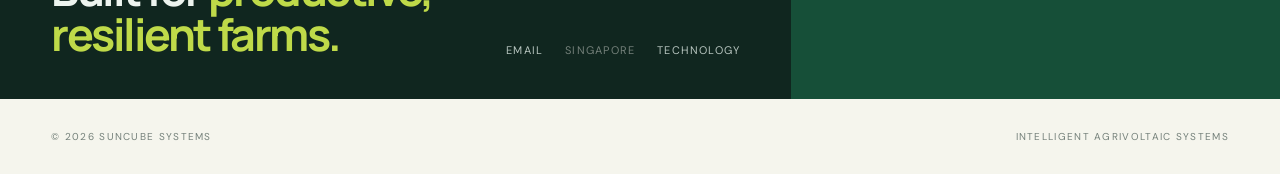
==== commit 7d6abeb2: "Update SunCube website and About Us page" ====
--- a/index.html
+++ b/index.html
@@ -8,7 +8,8 @@
   <link rel="preconnect" href="https://fonts.googleapis.com">
   <link rel="preconnect" href="https://fonts.gstatic.com" crossorigin>
   <link href="https://fonts.googleapis.com/css2?family=DM+Sans:wght@400;500;600&family=Manrope:wght@500;600;700;800&display=swap" rel="stylesheet">
-  <link rel="stylesheet" href="styles.css">
+  <link rel="stylesheet" href="styles.css?v=20260726-layer-one-business">
+  <link rel="stylesheet" href="photo-settings.css?v=20260724-mo-down-5">
   <style>
     .hero-concept {
       display: block;
@@ -30,7 +31,10 @@
       }
       .hero-visual {
         position: absolute;
-        inset: 105px 4vw 88px;
+        top: 120px;
+        right: 4vw;
+        bottom: 88px;
+        left: 50%;
         min-height: 0;
         margin: 0;
         z-index: -1;
@@ -46,9 +50,9 @@
       .hero h1 { font-size: clamp(58px, 5vw, 84px); }
       .hero-intro { max-width: 610px; }
       .hero-concept {
-        object-fit: contain;
-        transform: scale(.88);
-        transform-origin: 82% center;
+        object-fit: cover;
+        object-position: center;
+        transform: none;
       }
       .farm-system { width: 49%; left: 48%; bottom: 7%; }
       .sun-orbit { right: -2%; top: -24%; }
@@ -77,8 +81,23 @@
     </a>
     <button class="menu-button" type="button" aria-label="Open menu" aria-expanded="false" aria-controls="mobile-menu"><span></span><span></span></button>
     <nav class="mobile-nav" id="mobile-menu" aria-label="Main navigation">
-      <a href="#why">Why SunCube</a><a href="#solutions">Solutions</a><a href="#technology">Technology</a><a href="#projects">Projects</a><a href="#contact">Start a conversation <span>↗</span></a>
+      <a href="#why">Why SunCube</a>
+      <a href="#solutions">Solutions</a>
+      <a href="#technology">Technology</a>
+      <a href="#projects">Projects</a>
+      <div class="nav-group">
+        <button class="nav-group-toggle" type="button" aria-expanded="false" aria-controls="who-we-are-menu">
+          Who We Are <span aria-hidden="true">⌄</span>
+        </button>
+        <div class="nav-submenu" id="who-we-are-menu">
+          <a href="about.html">About Us</a>
+          <a href="about.html#team">Our Team</a>
+          <a href="about.html#partnership">Partnership</a>
+        </div>
+      </div>
+      <a class="nav-contact-mobile" href="#contact">Contact <span>↗</span></a>
     </nav>
+    <a class="header-contact" href="#contact">Contact <span>↗</span></a>
   </header>
 
   <main id="top">
@@ -94,7 +113,7 @@
       </div>
 
       <div class="hero-visual reveal">
-        <img class="hero-concept" src="assets/images/suncube-original-concept.png" alt="SunCube smart agrivoltaic greenhouse concept with solar panels, crop beds, irrigation, sensors, cloud connectivity, and mobile monitoring">
+        <img class="hero-concept" src="assets/images/hero/hero.png?v=20260724" alt="Farmer holding fresh produce inside a SunCube agrivoltaic greenhouse with integrated solar panels">
         <div class="sun-orbit"><div class="sun"></div></div>
         <div class="system-label label-energy">01 / ENERGY</div>
         <div class="system-label label-crop">02 / CROP</div>
@@ -132,6 +151,41 @@
       <article><span>⌁</span><div><h3>Intelligence</h3><p>Enable monitoring, automation, and data-driven farming.</p></div></article>
     </section>
 
+    <section class="section business-layer" id="solar-crop-infrastructure" aria-labelledby="business-layer-title">
+      <div class="business-layer-heading reveal">
+        <div class="business-layer-label">
+          <img src="assets/images/business/icon-solar-crop.svg" alt="">
+          <p><span>Layer 1</span>Solar–Crop Infrastructure</p>
+        </div>
+        <div>
+          <h2 id="business-layer-title">Build the solar–crop system around what the crop needs.</h2>
+          <p>SunCube designs crop-responsive agrivoltaic infrastructure that combines useful PV shading, light optimization and farm integration.</p>
+        </div>
+      </div>
+
+      <div class="business-layer-grid">
+        <figure class="business-layer-visual reveal">
+          <img src="assets/images/business/solar-crop-infrastructure-v1.webp" alt="SunCube solar-crop infrastructure combining a photovoltaic greenhouse and elevated solar shading over open-field crops">
+          <figcaption>Solar infrastructure designed for crops first.</figcaption>
+        </figure>
+
+        <div class="business-capabilities reveal">
+          <p class="eyebrow">What we deliver today</p>
+          <ol>
+            <li><span>01</span><p>PV shading designed around crop and climate needs</p></li>
+            <li><span>02</span><p>Crop-light optimization for healthier growing conditions</p></li>
+            <li><span>03</span><p>Integration with greenhouses and open-field farm systems</p></li>
+          </ol>
+          <a class="text-link" href="#solutions">Explore our systems <span>→</span></a>
+        </div>
+      </div>
+
+      <div class="business-foundation reveal">
+        <img src="assets/images/business/icon-crop-foundation.svg" alt="">
+        <p><strong>Foundation today</strong><span>Reduce heat stress, manage light and improve farm energy efficiency.</span></p>
+      </div>
+    </section>
+
     <section class="section problem" id="why">
       <div class="section-heading reveal">
         <p class="eyebrow">Why SunCube</p>
@@ -231,9 +285,103 @@
       </div>
     </section>
 
-    <section class="section partners">
+    <section class="section partners" id="partnership">
       <p class="eyebrow">Validate with farms. Scale through partners.</p>
       <div class="partner-list"><span>FARMS</span><span>PV EPC</span><span>GREENHOUSE BUILDERS</span><span>RESEARCH</span><span>AGRI-INFRASTRUCTURE</span></div>
+    </section>
+
+    <section class="section team" id="team" aria-labelledby="team-title">
+      <div class="team-heading reveal">
+        <p class="eyebrow">Our team</p>
+        <h2 id="team-title">Built by people who connect agriculture, energy and technology.</h2>
+        <p>Incubated through Singapore’s National GRIP programme, SunCube brings together expertise across agrivoltaics, photovoltaics, the built environment, AI, IoT, software and commercialization.</p>
+      </div>
+      <p class="team-group-label">Core team</p>
+      <div class="team-grid">
+        <article class="team-member team-member-featured reveal">
+          <div class="team-photo team-photo-image team-photo-linkedin" tabindex="0" role="link" aria-disabled="true" title="LinkedIn link coming soon">
+            <img src="assets/images/team/lu-yijun.webp" alt="Dr. LU Yijun" loading="lazy">
+            <div class="team-photo-bio">Combines more than ten years of sustainable architecture and design experience with agrivoltaic system innovation.</div>
+          </div>
+          <div class="team-member-copy">
+            <p class="team-role">Founder · CEO</p>
+            <h3>Dr. LU Yijun</h3>
+            <p>Agrivoltaics expert shaping productive, climate-responsive farm infrastructure.</p>
+          </div>
+        </article>
+        <article class="team-member reveal">
+          <div class="team-photo team-photo-image team-photo-linkedin" tabindex="0" role="link" aria-disabled="true" title="LinkedIn link coming soon">
+            <img src="assets/images/team/ting-shi-an.webp" alt="TING Shi An" loading="lazy">
+            <div class="team-photo-bio">Brings a NUS Built Environment PhD and over five years of academia–industry photovoltaic research.</div>
+          </div>
+          <div class="team-member-copy">
+            <p class="team-role">Technical Director</p>
+            <h3>TING Shi An</h3>
+            <p>PV expert connecting research with real-world system delivery.</p>
+          </div>
+        </article>
+        <article class="team-member reveal">
+          <div class="team-photo team-photo-image team-photo-linkedin" tabindex="0" role="link" aria-disabled="true" title="LinkedIn link coming soon">
+            <img src="assets/images/team/yue-jiaming.webp" alt="YUE Jiaming" loading="lazy">
+            <div class="team-photo-bio">Develops photovoltaic technologies and integrates them into crop-responsive agrivoltaic systems.</div>
+          </div>
+          <div class="team-member-copy">
+            <p class="team-role">PV Technology Director</p>
+            <h3>YUE Jiaming</h3>
+            <p>Solar researcher advancing crop-responsive PV integration.</p>
+          </div>
+        </article>
+        <article class="team-member reveal">
+          <div class="team-photo team-photo-image team-photo-portrait team-photo-linkedin" tabindex="0" role="link" aria-disabled="true" title="LinkedIn link coming soon">
+            <span class="team-photo-crop"><img src="assets/images/team/mo-zhihui.webp?v=20260724" alt="MO Zhihui" loading="lazy"></span>
+            <div class="team-photo-bio">Leads market communication, brand development and the translation of technical value into customer narratives.</div>
+          </div>
+          <div class="team-member-copy">
+            <p class="team-role">Marketing · Branding Lead</p>
+            <h3>MO Zhihui</h3>
+            <p>Turns technical innovation into a clear, credible SunCube story.</p>
+          </div>
+        </article>
+        <article class="team-member reveal">
+          <div class="team-photo team-photo-image team-photo-linkedin" tabindex="0" role="link" aria-disabled="true" title="LinkedIn link coming soon">
+            <img src="assets/images/team/jonald-khaw.webp" alt="Jonald KHAW" loading="lazy">
+            <div class="team-photo-bio">Connects sensing, monitoring and software into an intuitive experience for future intelligent farm operations.</div>
+          </div>
+          <div class="team-member-copy">
+            <p class="team-role">IoT · Software Designer</p>
+            <h3>Jonald KHAW</h3>
+            <p>Designs connected tools for smarter farm operations.</p>
+          </div>
+        </article>
+      </div>
+      <p class="team-group-label team-group-label-secondary">Principal investigator &amp; advisors</p>
+      <div class="team-grid team-grid-advisors">
+        <article class="team-member team-member-advisor reveal">
+          <div class="team-photo team-photo-image"><img src="assets/images/team/ang-yu-qian.webp" alt="Prof. ANG Yu Qian" loading="lazy"></div>
+          <div class="team-member-copy">
+            <p class="team-role">Principal Investigator</p>
+            <h3>Prof. ANG Yu Qian</h3>
+            <p>NUS Assistant Professor and Presidential Young Professor; AI urban and building scientist with experience across NUS, MIT and Harvard GSD.</p>
+          </div>
+        </article>
+        <article class="team-member team-member-advisor reveal">
+          <div class="team-photo team-photo-image"><img src="assets/images/team/wong-nyuk-hien.webp" alt="Prof. WONG Nyuk Hien" loading="lazy"></div>
+          <div class="team-member-copy">
+            <p class="team-role">Advisor</p>
+            <h3>Prof. WONG Nyuk Hien</h3>
+            <p>NUS Professor and Vice Dean of the College of Design and Engineering, advising the team on the built environment and sustainable systems.</p>
+          </div>
+        </article>
+        <article class="team-member team-member-advisor reveal">
+          <div class="team-photo team-photo-image"><img src="assets/images/team/stephen-tay-en-rong.webp" alt="Prof. Stephen TAY En Rong" loading="lazy"></div>
+          <div class="team-member-copy">
+            <p class="team-role">Advisor</p>
+            <h3>Prof. Stephen TAY En Rong</h3>
+            <p>NUS Associate Professor in the Department of the Built Environment, advising SunCube’s technology and research development.</p>
+          </div>
+        </article>
+      </div>
+      <p class="team-note">Biographies and institutional titles should be confirmed by each member before public release.</p>
     </section>
 
     <section class="contact" id="contact">
@@ -262,6 +410,7 @@
             <p>SunCube</p>
             <a href="#why">Why SunCube</a>
             <a href="#projects">Featured project</a>
+            <a href="#team">Our team</a>
             <a href="#contact">Contact us</a>
           </div>
           <div class="footer-column">
--- a/styles.css
+++ b/styles.css
@@ -15,3 +15,81 @@
 @media(max-width:560px){.footer-columns{grid-template-columns:1fr}.footer-column{padding-bottom:22px;border-bottom:1px solid rgba(255,255,255,.12)}}
 
 .app-download{margin-top:10px;padding:11px 12px;border:1px solid rgba(255,255,255,.22);background:transparent;display:flex;align-items:center;gap:10px;min-width:188px;color:#edf4ef;text-align:left;cursor:pointer;transition:border-color .2s,background .2s}.app-download:hover{border-color:var(--lime);background:rgba(255,255,255,.06)}.app-download:focus-visible{outline:2px solid var(--yellow);outline-offset:3px}.app-mark{width:34px;height:34px;display:grid;place-items:center;background:var(--lime);color:var(--ink);font:800 10px "Manrope",sans-serif;letter-spacing:-.02em}.app-download>span:last-child{display:flex;flex-direction:column;gap:2px}.app-download strong{font:700 12px "Manrope",sans-serif}.app-download small{font-size:9px;color:#a8b8b0;text-transform:uppercase;letter-spacing:.09em}.app-dialog{width:min(520px,calc(100% - 32px));border:0;background:var(--paper);color:var(--ink);padding:55px;box-shadow:0 30px 90px rgba(0,0,0,.3)}.app-dialog::backdrop{background:rgba(7,23,17,.72);backdrop-filter:blur(5px)}.app-dialog-close{position:absolute;top:16px;right:18px;border:0;background:transparent;color:var(--ink);font-size:28px;cursor:pointer}.app-dialog-mark{width:54px;height:54px;display:grid;place-items:center;background:var(--lime);font:800 13px "Manrope",sans-serif;margin-bottom:36px}.app-dialog h2{font-size:clamp(42px,6vw,68px);line-height:1;letter-spacing:-.06em;margin-bottom:22px}.app-dialog>p:not(.eyebrow){color:#5b6b64;line-height:1.7}.app-dialog>a{display:flex;justify-content:space-between;margin-top:35px;padding-top:18px;border-top:1px solid var(--line);font-weight:700;font-size:13px}.app-dialog[open]{animation:dialog-in .25s ease-out}@keyframes dialog-in{from{opacity:0;transform:translateY(16px) scale(.98)}to{opacity:1;transform:none}}@media(max-width:560px){.app-dialog{padding:45px 28px 35px}}
+
+.team{background:#edf0e6}.team-heading{display:grid;grid-template-columns:.55fr 1.45fr;column-gap:7vw;align-items:start;margin-bottom:68px}.team-heading .eyebrow{grid-row:1/3}.team-heading h2{font-size:clamp(40px,4.5vw,72px);line-height:1.04;letter-spacing:-.055em;margin-bottom:24px;max-width:1000px}.team-heading>p:last-child{max-width:680px;color:#617069;font-size:17px;line-height:1.7}.team-group-label{margin:0 0 18px;padding-top:18px;border-top:1px solid var(--line);color:var(--green);font-size:10px;font-weight:700;text-transform:uppercase;letter-spacing:.16em}.team-group-label-secondary{margin-top:60px}.team-grid{display:grid;grid-template-columns:repeat(3,1fr);gap:18px}.team-grid-advisors{grid-template-columns:repeat(3,1fr)}.team-member{background:var(--paper);border:1px solid var(--line)}.team-photo{aspect-ratio:4/3;padding:24px;display:flex;align-items:flex-end;justify-content:space-between;overflow:hidden;position:relative}.team-photo:before,.team-photo:after{content:"";position:absolute;border-radius:50%}.team-photo:before{width:46%;aspect-ratio:1;top:16%;left:27%;background:rgba(255,255,255,.42)}.team-photo:after{width:70%;height:52%;left:15%;bottom:-26%;background:rgba(255,255,255,.38);border-radius:50% 50% 0 0}.team-photo-one{background:var(--yellow)}.team-photo-two{background:var(--blue)}.team-photo-three{background:var(--lime)}.team-photo span,.team-photo small{position:relative;z-index:1;font-weight:700;text-transform:uppercase;letter-spacing:.14em}.team-photo span{font:800 38px "Manrope",sans-serif;letter-spacing:-.05em}.team-photo small{font-size:9px}.team-member-copy{padding:28px 28px 34px}.team-role{margin-bottom:18px;color:var(--green);font-size:10px;font-weight:700;text-transform:uppercase;letter-spacing:.14em}.team-member h3{font-size:25px;letter-spacing:-.035em;margin-bottom:14px}.team-member-copy>p:last-child{margin:0;color:#64726c;font-size:14px;line-height:1.65}.team-note{margin:26px 0 0;color:#7a8781;font-size:11px}.team-note:before{content:"*";color:var(--green);margin-right:6px}
+.team-photo-image{padding:0;background:#dfe5dd}.team-photo-image:before,.team-photo-image:after{display:none}.team-photo-image img{display:block;width:100%;height:100%;object-fit:cover;object-position:center 28%}
+@media(max-width:900px){.team-heading{grid-template-columns:1fr;margin-bottom:45px}.team-heading .eyebrow{grid-row:auto}.team-grid{grid-template-columns:1fr}.team-member{display:grid;grid-template-columns:minmax(150px,.75fr) 1.25fr}.team-photo{height:100%;aspect-ratio:auto}.team-member-copy{padding:25px}.team-heading h2{font-size:clamp(38px,10vw,60px)}}
+@media(max-width:560px){.team-member{display:block}.team-photo{aspect-ratio:4/3}}
+
+/* Editorial team directory: circular portraits and varied card hierarchy. */
+.team-grid:not(.team-grid-advisors){grid-template-columns:repeat(2,minmax(0,1fr));gap:18px}.team-member{display:grid;grid-template-columns:148px minmax(0,1fr);align-items:stretch;min-height:210px;background:rgba(245,245,237,.82)}.team-member .team-photo{width:148px;height:100%;min-height:210px;aspect-ratio:auto;border-radius:0;padding:20px;background:transparent;display:grid;place-items:center}.team-member .team-photo img{width:116px;height:116px;border-radius:50%;object-fit:cover;object-position:center 28%;box-shadow:0 0 0 8px rgba(255,255,255,.65)}.team-member-copy{align-self:center}.team-member-featured{grid-column:1/-1;grid-template-columns:minmax(300px,.72fr) 1.28fr;min-height:360px;background:var(--ink);color:white}.team-member-featured .team-photo{width:100%;height:360px;padding:34px;background:var(--ink)}.team-member-featured .team-photo img{width:280px;height:280px;border-radius:50%;box-shadow:0 0 0 12px rgba(255,255,255,.7);object-position:center 22%}.team-member-featured .team-member-copy{padding:55px 7vw 55px 50px}.team-member-featured .team-role{color:var(--lime)}.team-member-featured h3{font-size:clamp(34px,4vw,60px);color:white}.team-member-featured .team-member-copy>p:last-child{font-size:17px;color:#c6d3cd;max-width:650px}.team-grid-advisors .team-member{display:flex;min-height:0;flex-direction:column;align-items:center;text-align:center;padding:38px 28px;background:transparent}.team-grid-advisors .team-photo{width:150px;height:150px;min-height:150px;padding:0;margin-bottom:24px}.team-grid-advisors .team-photo img{width:142px;height:142px}.team-grid-advisors .team-member-copy{padding:0}.team-grid-advisors .team-role{margin-bottom:12px}.team-grid-advisors .team-member-copy>p:last-child{font-size:13px}.team-grid-advisors .team-member h3{font-size:21px}
+@media(max-width:900px){.team-grid:not(.team-grid-advisors){grid-template-columns:1fr}.team-member-featured{grid-column:auto;grid-template-columns:minmax(210px,.75fr) 1.25fr}.team-member-featured .team-member-copy{padding:38px}.team-grid-advisors{grid-template-columns:1fr 1fr}.team-grid-advisors .team-member:last-child{grid-column:1/-1}}
+@media(max-width:560px){.team-member,.team-member-featured{display:block;min-height:0}.team-member .team-photo,.team-member-featured .team-photo{width:100%;height:250px;min-height:0;padding:24px}.team-member .team-photo img{width:190px;height:190px}.team-member-featured .team-photo{height:330px;padding:30px}.team-member-featured .team-photo img{width:270px;height:270px;border-radius:50%}.team-member-featured .team-member-copy{padding:32px 26px}.team-grid-advisors{grid-template-columns:1fr}.team-grid-advisors .team-member:last-child{grid-column:auto}.team-grid-advisors .team-photo{height:150px;padding:0}}
+
+.nav-group{position:relative;display:flex;align-items:center}.nav-group-toggle{border:0;background:transparent;color:inherit;padding:10px 0;font:600 14px "DM Sans",sans-serif;cursor:pointer}.nav-group-toggle span{display:inline-block;margin-left:5px;font-size:13px;transition:transform .2s}.nav-group.open .nav-group-toggle span{transform:rotate(180deg)}.nav-submenu{position:absolute;top:calc(100% + 14px);left:50%;width:170px;padding:10px;background:var(--ink);color:white;opacity:0;visibility:hidden;transform:translate(-50%,-8px);transition:opacity .2s,transform .2s,visibility .2s;box-shadow:0 18px 45px rgba(16,38,31,.18)}.nav-submenu:before{content:"";position:absolute;left:0;right:0;top:-18px;height:18px}.nav-group:hover .nav-submenu,.nav-group:focus-within .nav-submenu,.nav-group.open .nav-submenu{opacity:1;visibility:visible;transform:translate(-50%,0)}.site-header .nav-submenu a{display:block;padding:12px 14px;color:white;font-size:13px}.site-header .nav-submenu a:hover{background:rgba(255,255,255,.08);color:var(--yellow)}
+@media(max-width:900px){.site-header .mobile-nav .nav-group{display:block;width:100%;border-bottom:1px solid var(--line)}.site-header .mobile-nav .nav-group-toggle{display:flex;width:100%;align-items:center;justify-content:space-between;padding:18px 0;font:700 30px/1.1 "Manrope",sans-serif;letter-spacing:-.03em;text-align:left}.site-header .mobile-nav .nav-submenu{position:static;width:100%;padding:0 0 8px 18px;background:transparent;color:var(--ink);box-shadow:none;opacity:0;visibility:hidden;transform:none;max-height:0;overflow:hidden;transition:max-height .25s,opacity .25s,visibility .25s}.site-header .mobile-nav .nav-group.open .nav-submenu{max-height:160px;opacity:1;visibility:visible;transform:none}.site-header .mobile-nav .nav-submenu a{padding:12px 0;border:0;color:var(--green);font-size:18px}.site-header .mobile-nav .nav-submenu a:hover{background:transparent;color:var(--green)}}
+
+.team-member .team-photo img{box-shadow:none}
+.team-member-featured{background:rgba(245,245,237,.82);color:var(--ink)}
+.team-member-featured .team-photo{background:transparent}
+.team-member-featured .team-role{color:var(--green)}
+.team-member-featured h3{color:var(--ink)}
+.team-member-featured .team-member-copy>p:last-child{color:#64726c}
+.team-photo-bio{position:absolute;z-index:4;inset:0;display:flex;align-items:center;justify-content:center;padding:22px;background:rgba(16,38,31,.92);color:#fff;font:600 12px/1.55 "DM Sans",sans-serif;text-align:center;text-transform:none;letter-spacing:0;opacity:0;transform:translateY(8px);transition:opacity .25s ease,transform .25s ease;pointer-events:none}
+.team-photo:hover .team-photo-bio,.team-photo:focus .team-photo-bio,.team-photo:focus-within .team-photo-bio{opacity:1;transform:none}
+.team-photo:focus-visible{outline:3px solid var(--lime);outline-offset:3px}
+.team-member-featured .team-photo-bio{padding:50px;font-size:15px;line-height:1.65}
+.team-grid-advisors .team-photo-bio{padding:16px;font-size:10px;line-height:1.45;border-radius:50%}
+@media(max-width:560px){.team-photo-bio{padding:34px;font-size:14px}.team-grid-advisors .team-photo-bio{padding:20px;font-size:11px}}
+.team-photo-linkedin{cursor:pointer}
+
+/* Sun'Agri-inspired navigation: brand left, directory centered, contact right. */
+.site-header{display:grid;grid-template-columns:190px minmax(0,1fr) 150px;align-items:center}
+.site-header .brand{justify-self:start}
+.site-header .mobile-nav{justify-self:center}
+.header-contact{position:relative;min-width:132px;padding:18px 4px 8px;justify-self:end;display:flex;align-items:center;justify-content:space-between;color:var(--ink);font:700 14px "Manrope",sans-serif;text-transform:uppercase;letter-spacing:.08em}
+.header-contact:before{content:"";position:absolute;top:0;left:0;width:100%;height:3px;background:linear-gradient(90deg,var(--yellow) 0 34%,var(--lime) 34% 67%,var(--blue) 67% 100%)}
+.header-contact span{font-size:22px;line-height:1;transition:transform .2s}
+.header-contact:hover span{transform:translate(3px,-3px)}
+.nav-contact-mobile{display:none}
+@media(max-width:900px){.site-header{display:flex}.header-contact{display:none}.site-header .mobile-nav .nav-contact-mobile{display:flex}}
+
+/* Layer 1 business introduction */
+.business-layer{background:#fffdf6}
+.business-layer-heading{display:grid;grid-template-columns:.55fr 1.45fr;gap:7vw;align-items:start;margin-bottom:70px}
+.business-layer-label{display:flex;align-items:center;gap:18px;padding-top:4px}
+.business-layer-label img{width:76px;height:76px}
+.business-layer-label p{margin:0;color:var(--green);font:700 16px/1.25 "Manrope",sans-serif}
+.business-layer-label p span{display:block;margin-bottom:7px;color:#78877f;font:700 9px "DM Sans",sans-serif;text-transform:uppercase;letter-spacing:.17em}
+.business-layer-heading h2{margin:0 0 25px;max-width:1050px;font-size:clamp(42px,5.2vw,82px);line-height:1.02;letter-spacing:-.06em}
+.business-layer-heading>div:last-child>p{max-width:780px;margin:0;color:#617069;font-size:17px;line-height:1.7}
+.business-layer-grid{display:grid;grid-template-columns:minmax(0,1.35fr) minmax(300px,.65fr);gap:18px}
+.business-layer-visual{margin:0;min-height:590px;position:relative;overflow:hidden;background:#dce9d1}
+.business-layer-visual>img{display:block;width:100%;height:100%;min-height:590px;object-fit:cover}
+.business-layer-visual figcaption{position:absolute;left:25px;bottom:23px;padding:11px 14px;background:rgba(245,245,237,.9);backdrop-filter:blur(8px);color:var(--green);font-size:10px;font-weight:700;text-transform:uppercase;letter-spacing:.12em}
+.business-capabilities{padding:45px 38px;background:var(--ink);color:#fff;display:flex;flex-direction:column}
+.business-capabilities>.eyebrow{color:var(--lime)}
+.business-capabilities ol{list-style:none;margin:35px 0 45px;padding:0}
+.business-capabilities li{display:grid;grid-template-columns:35px 1fr;gap:16px;padding:22px 0;border-top:1px solid rgba(255,255,255,.18)}
+.business-capabilities li:last-child{border-bottom:1px solid rgba(255,255,255,.18)}
+.business-capabilities li>span{color:var(--yellow);font:700 10px "Manrope",sans-serif;letter-spacing:.12em}
+.business-capabilities li p{margin:0;color:#eef3f0;font:600 17px/1.45 "Manrope",sans-serif}
+.business-capabilities .text-link{margin-top:auto;align-self:flex-start;border-color:var(--lime);color:#fff}
+.business-foundation{margin-top:18px;padding:26px 30px;display:flex;align-items:center;gap:25px;border:1px solid rgba(255,185,0,.55);background:#fffaf0}
+.business-foundation img{flex:0 0 auto;width:68px;height:68px}
+.business-foundation p{margin:0;display:flex;flex-direction:column;gap:5px}
+.business-foundation strong{color:var(--green);font:700 17px "Manrope",sans-serif}
+.business-foundation span{color:#56665f;font-size:14px;line-height:1.55}
+@media(max-width:1000px){
+  .business-layer-heading{grid-template-columns:1fr;gap:35px}
+  .business-layer-grid{grid-template-columns:1fr}
+  .business-layer-visual,.business-layer-visual>img{min-height:480px}
+}
+@media(max-width:560px){
+  .business-layer-label img{width:62px;height:62px}
+  .business-layer-visual,.business-layer-visual>img{min-height:330px}
+  .business-capabilities{padding:36px 25px}
+  .business-capabilities li p{font-size:15px}
+  .business-foundation{align-items:flex-start;padding:22px 20px}
+  .business-foundation img{width:55px;height:55px}
+}
--- a/photo-settings.css
+++ b/photo-settings.css
@@ -0,0 +1,83 @@
+/*
+ * SunCube team portrait controls
+ *
+ * --photo-scale: photo size. 1 = original, 1.1 = 10% larger, 0.9 = 10% smaller.
+ * --photo-x: horizontal position. 50% = centered; smaller moves left; larger moves right.
+ * --photo-y: vertical position. Smaller moves the visible area upward; larger moves it downward.
+ */
+
+img[alt="Dr. LU Yijun"] {
+  --photo-scale: 0.6;
+  --photo-x: 50%;
+  --photo-y: 22%;
+}
+
+img[alt="TING Shi An"] {
+  --photo-scale: 1;
+  --photo-x: 50%;
+  --photo-y: 28%;
+}
+
+img[alt="YUE Jiaming"] {
+  --photo-scale: 1;
+  --photo-x: 50%;
+  --photo-y: 28%;
+}
+
+img[alt="MO Zhihui"] {
+  --photo-scale: 1.44;
+  --photo-x: 50%;
+  --photo-y: 25%;
+  --photo-translate-y: 5%;
+}
+
+.team-photo-portrait .team-photo-crop {
+  display: block;
+  width: 116px;
+  height: 116px;
+  overflow: hidden;
+  border-radius: 50%;
+}
+
+.team-photo-portrait .team-photo-crop img {
+  width: 100%;
+  height: 100%;
+  border-radius: 0;
+}
+
+img[alt="Jonald KHAW"] {
+  --photo-scale: 1;
+  --photo-x: 50%;
+  --photo-y: 28%;
+}
+
+img[alt="Prof. ANG Yu Qian"] {
+  --photo-scale: 1;
+  --photo-x: 50%;
+  --photo-y: 28%;
+}
+
+img[alt="Prof. WONG Nyuk Hien"] {
+  --photo-scale: 1;
+  --photo-x: 50%;
+  --photo-y: 28%;
+}
+
+img[alt="Prof. Stephen TAY En Rong"] {
+  --photo-scale: 1;
+  --photo-x: 50%;
+  --photo-y: 28%;
+}
+
+.team-member .team-photo img {
+  object-position: var(--photo-x, 50%) var(--photo-y, 28%);
+  transform: translateY(var(--photo-translate-y, 0%)) scale(var(--photo-scale, 1));
+  transform-origin: var(--photo-x, 50%) var(--photo-y, 50%);
+}
+
+@media (max-width: 560px) {
+  .team-photo-portrait .team-photo-crop {
+    width: 190px;
+    height: 190px;
+  }
+}
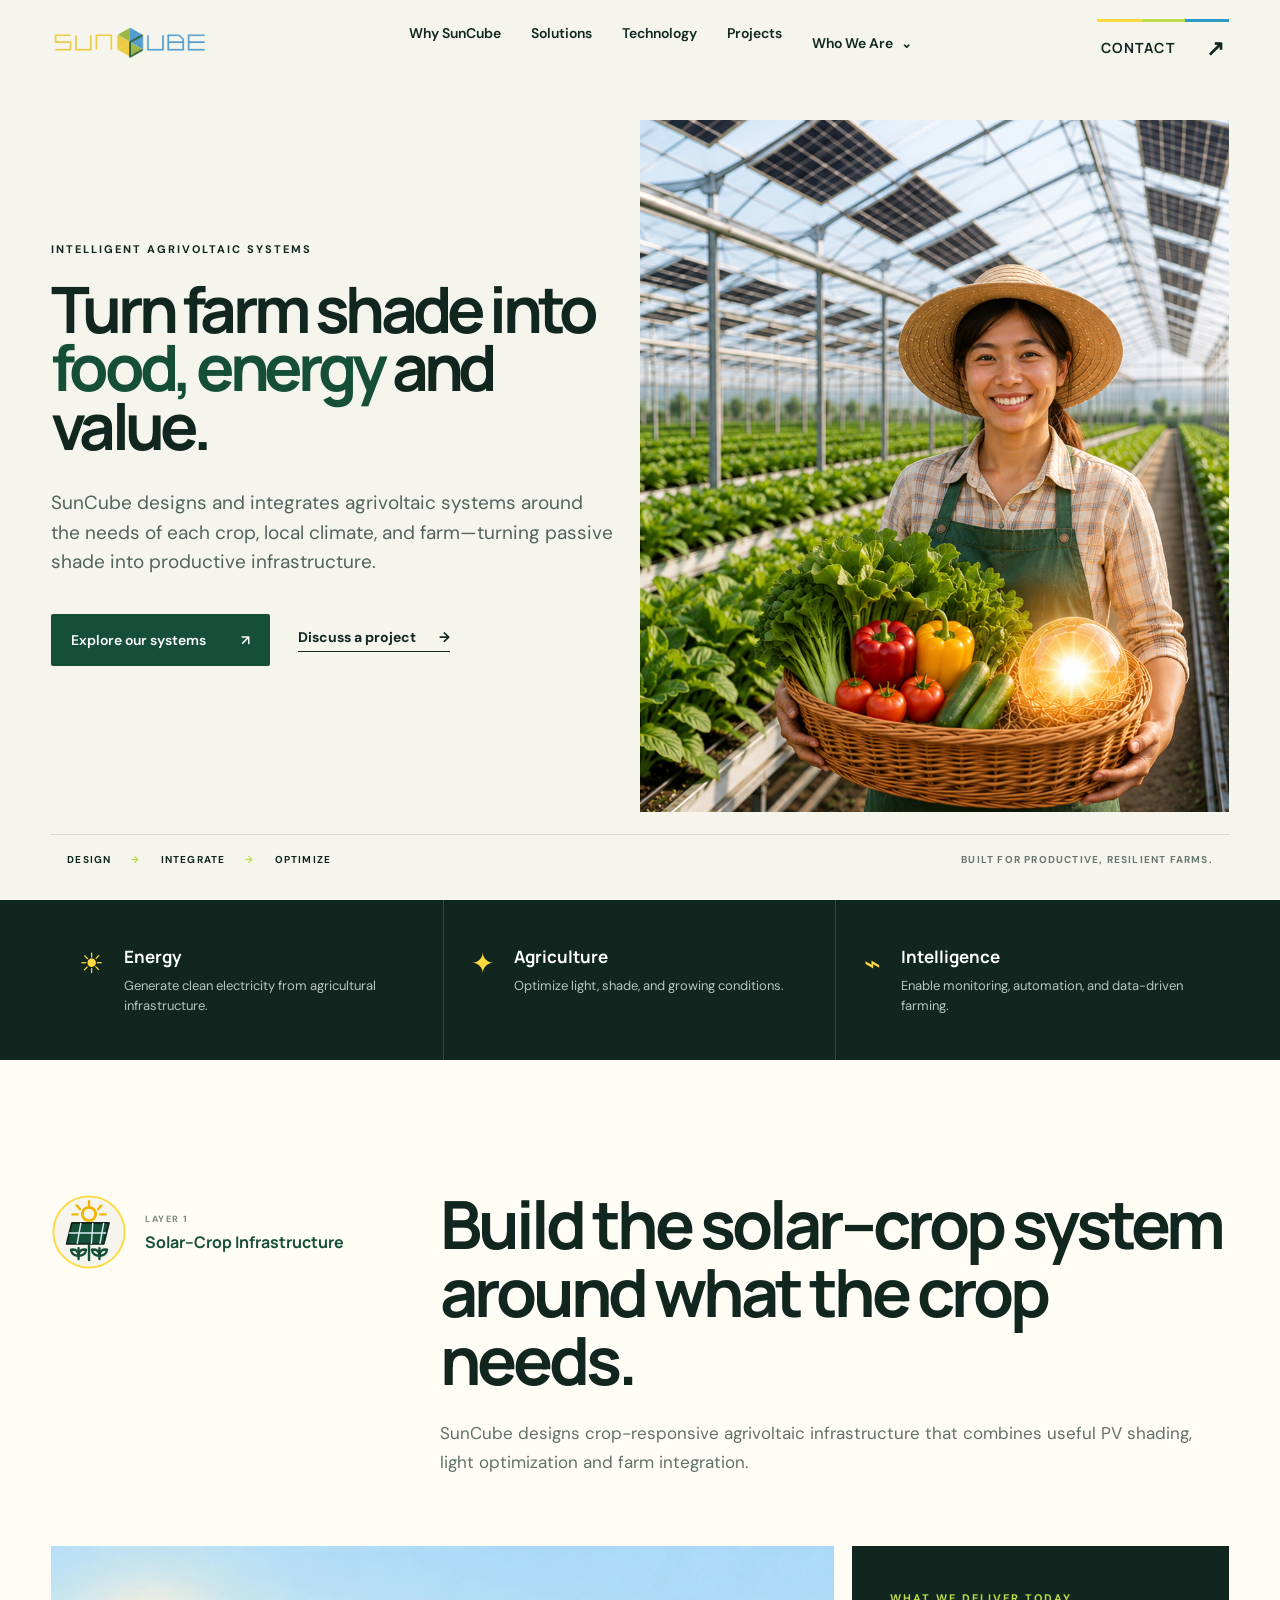
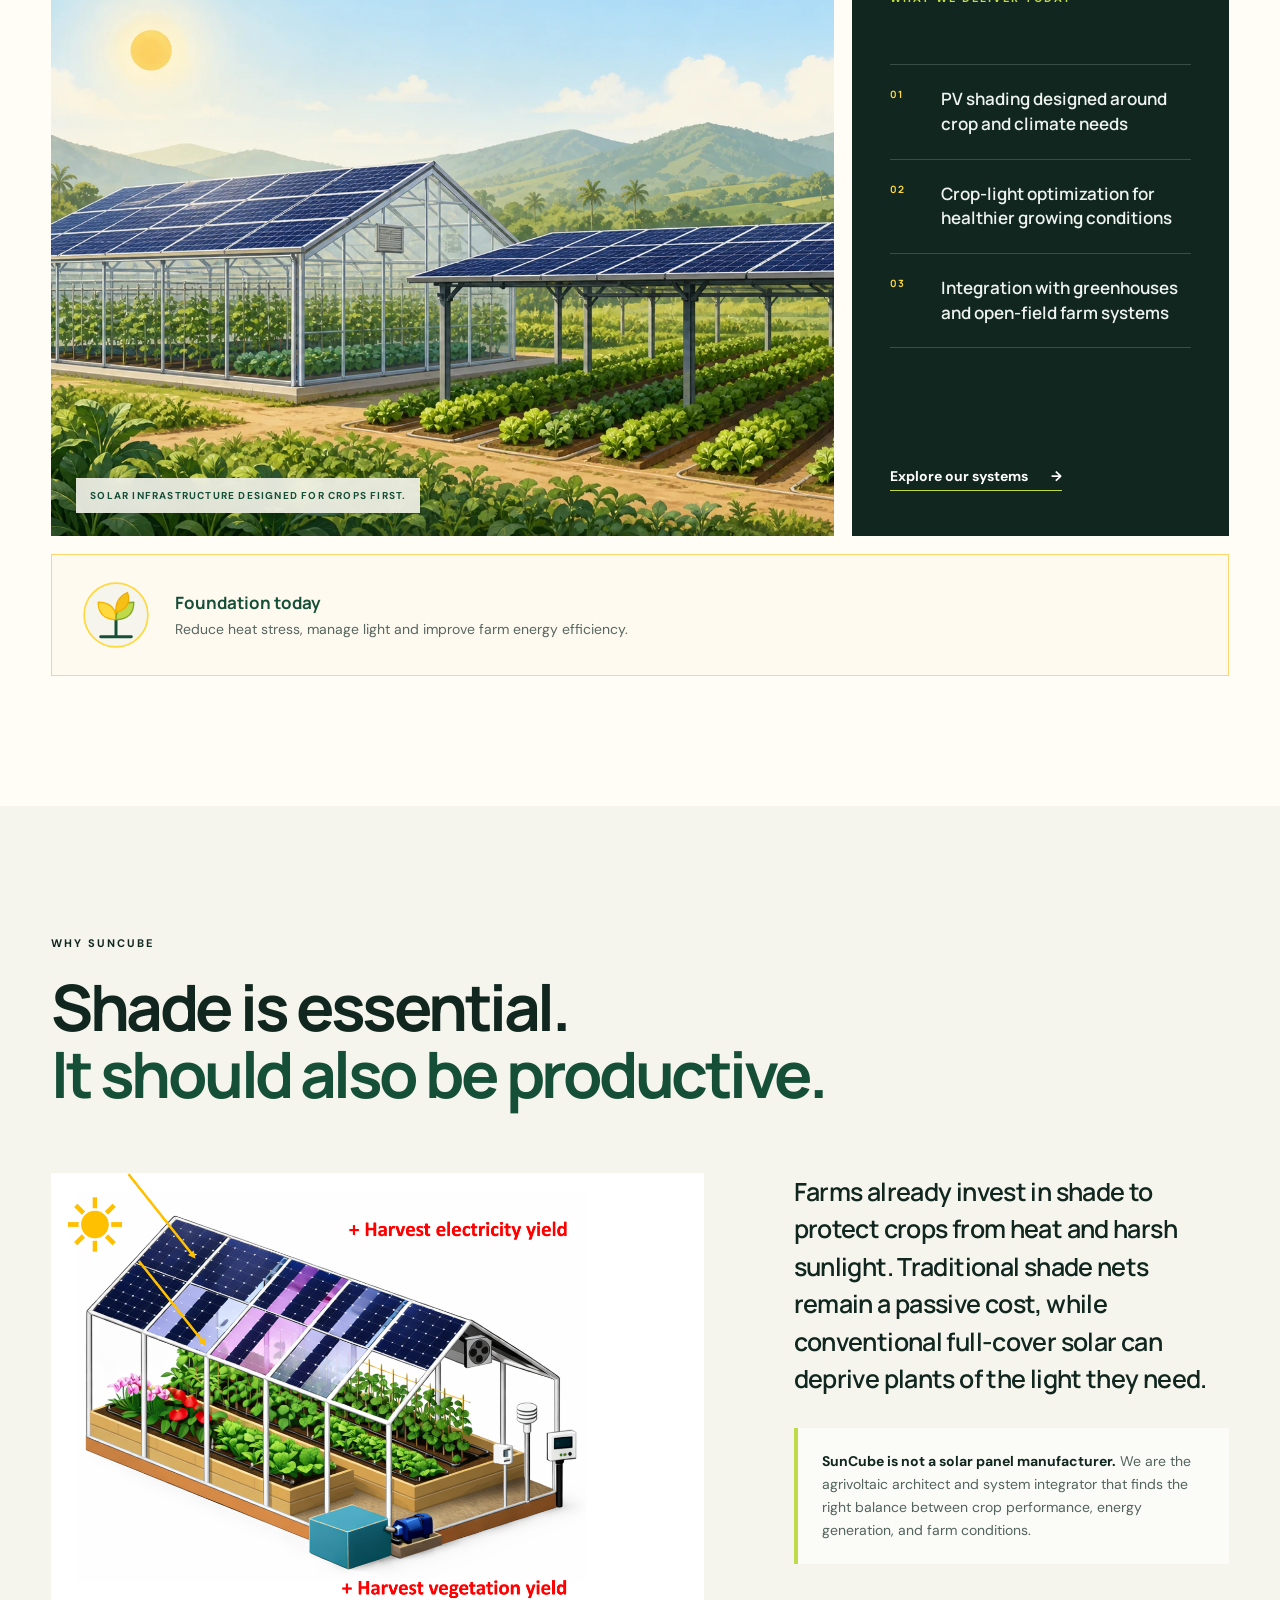
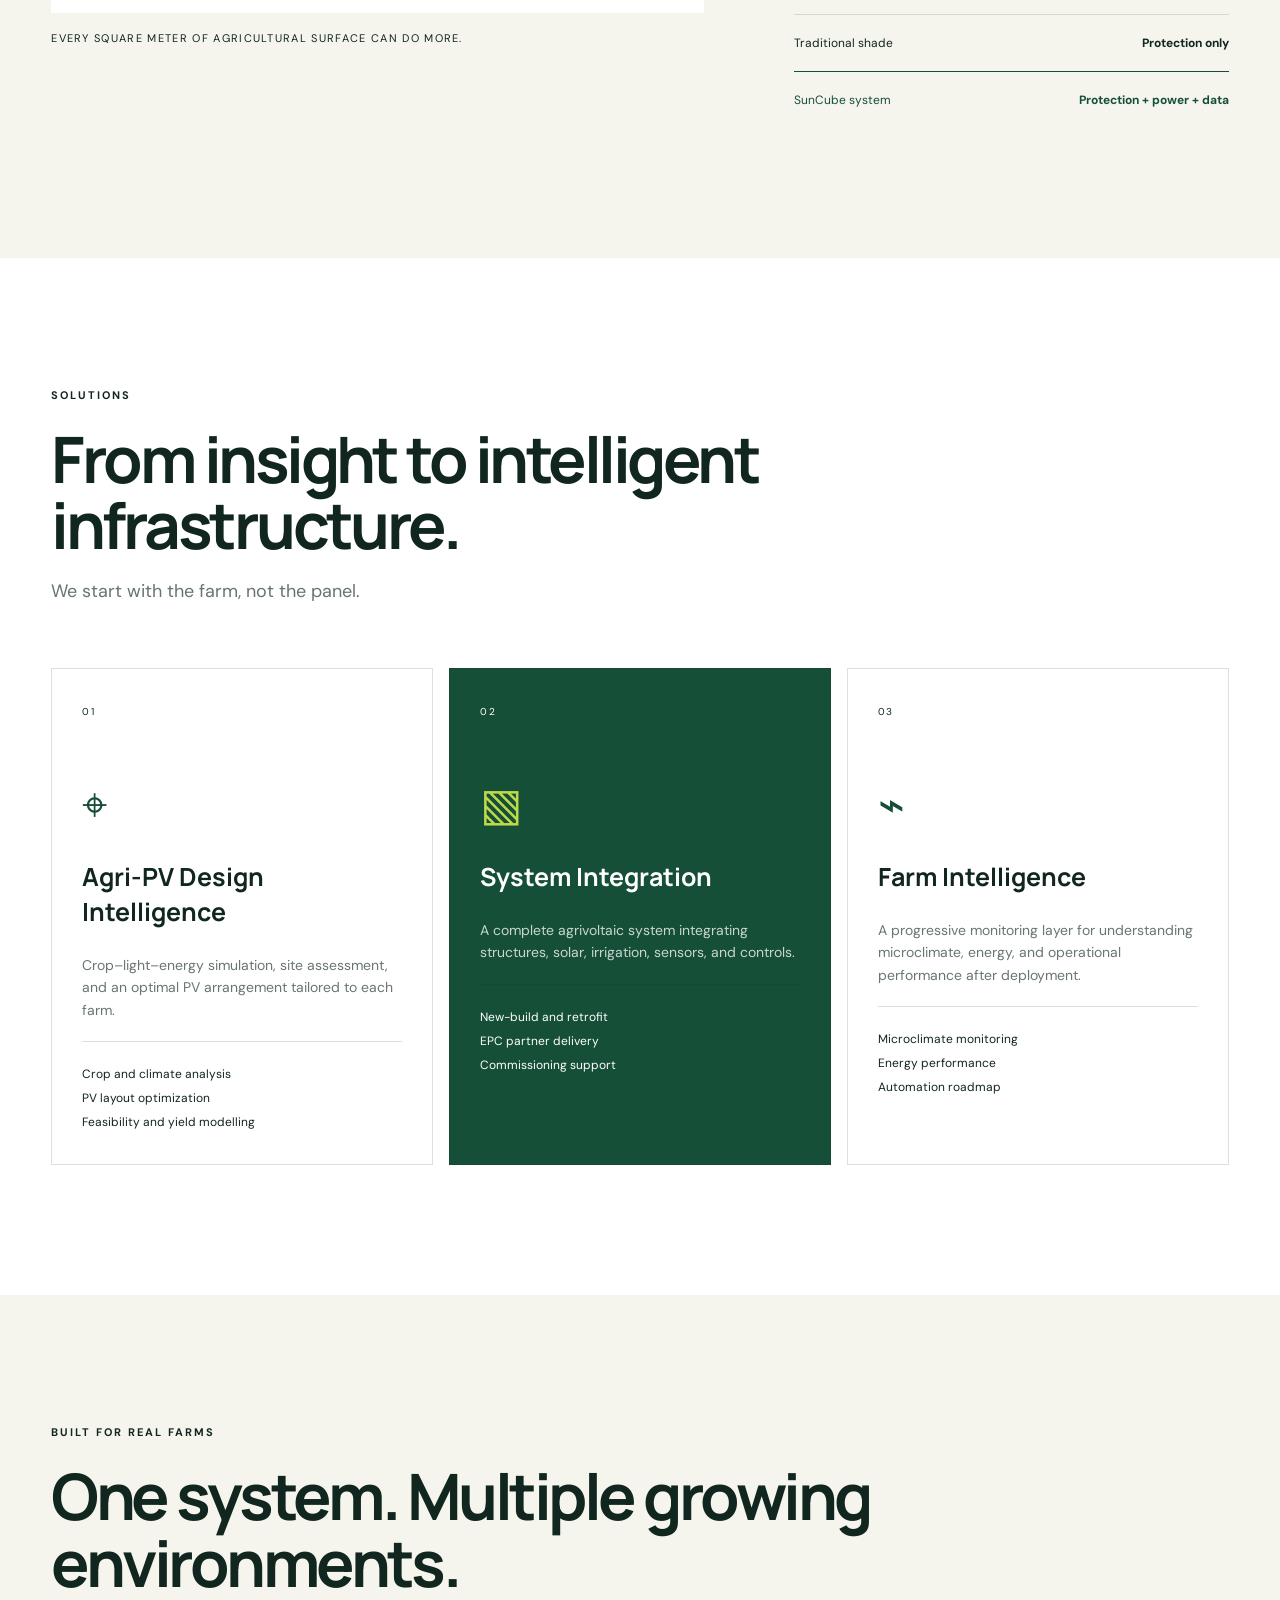
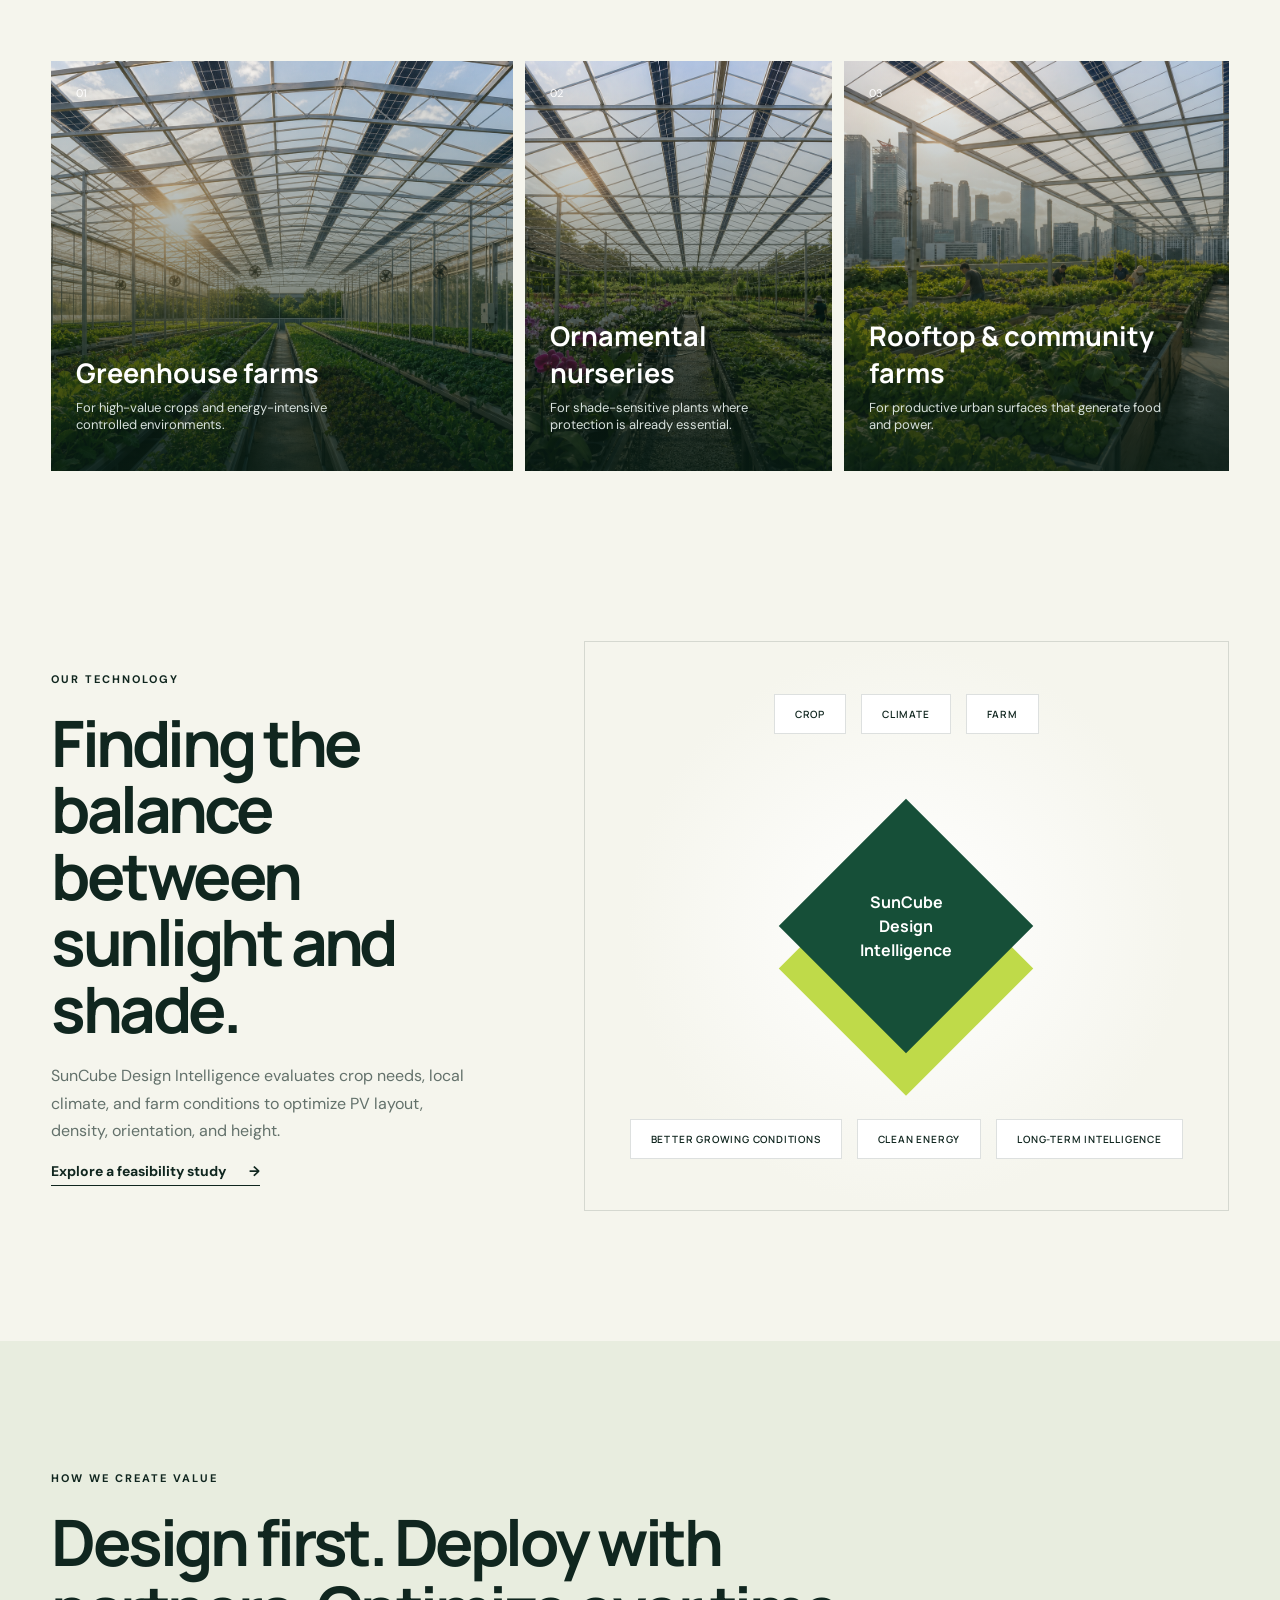
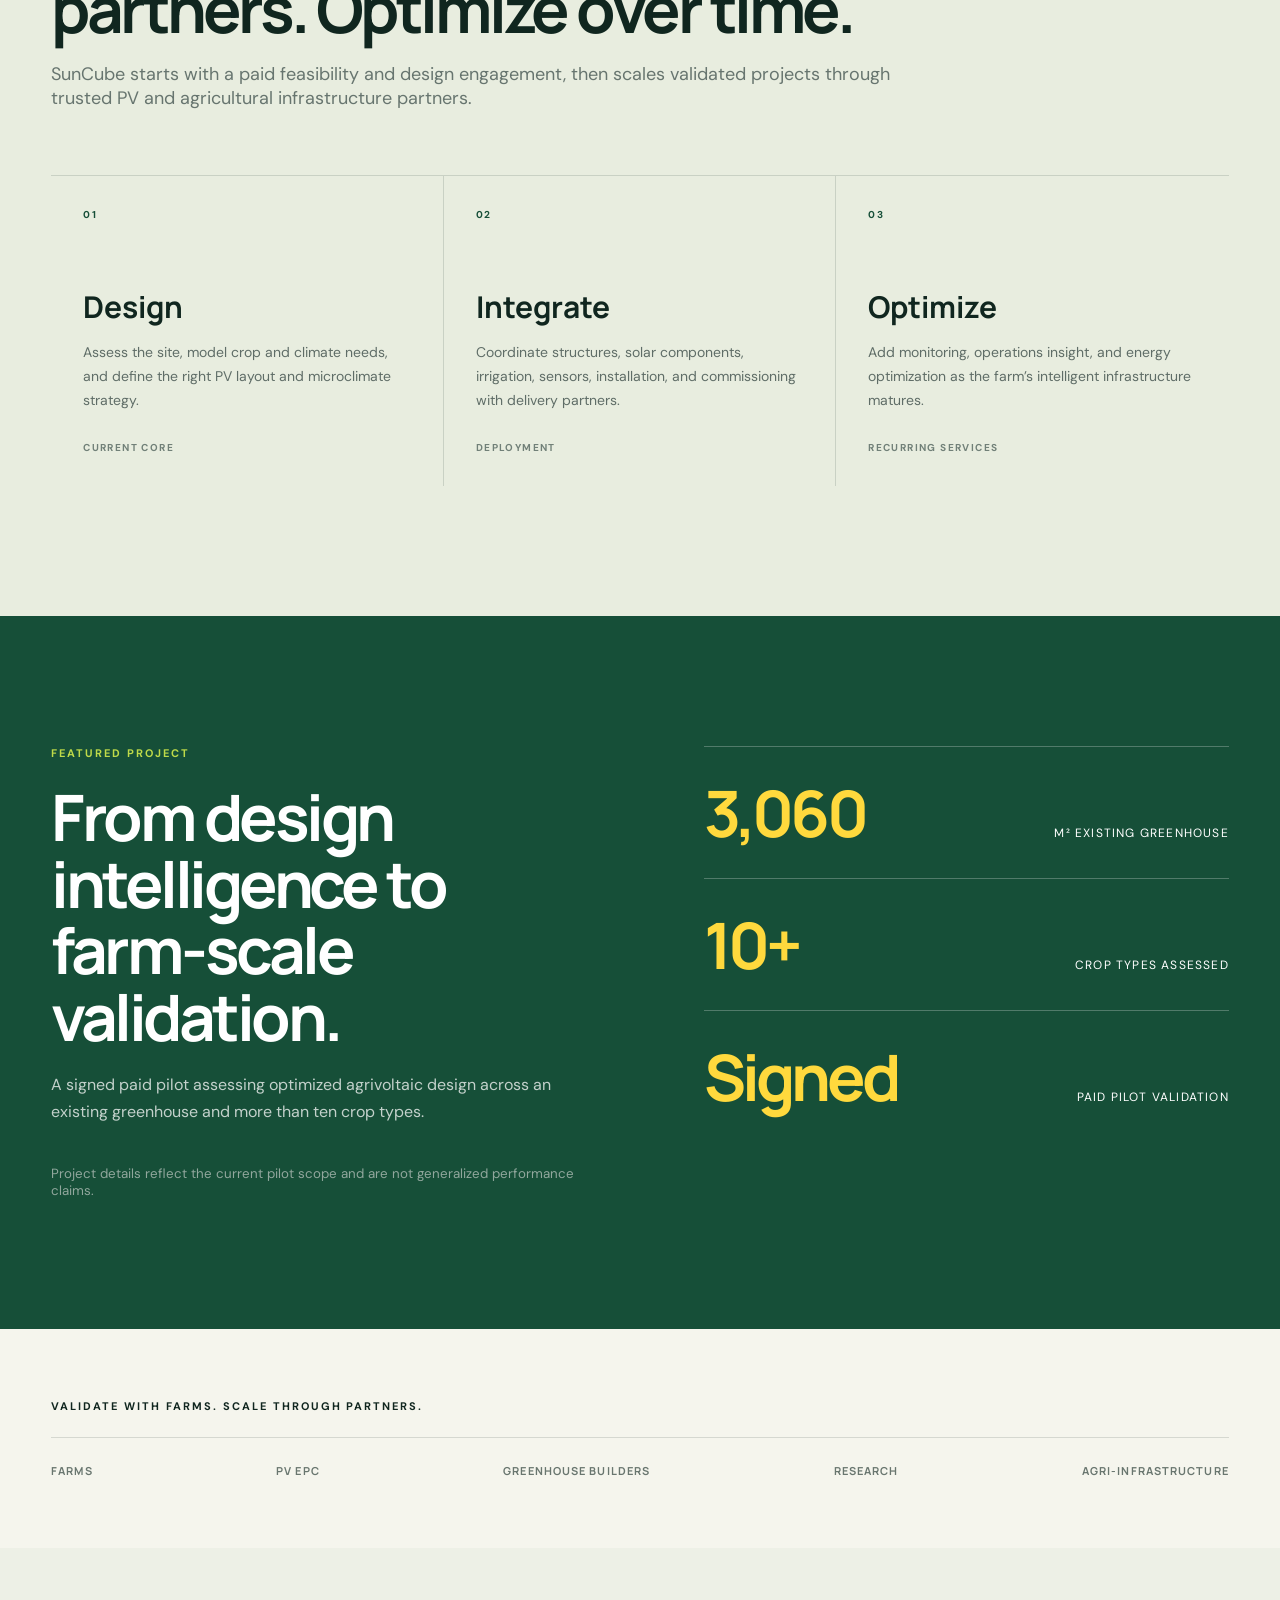
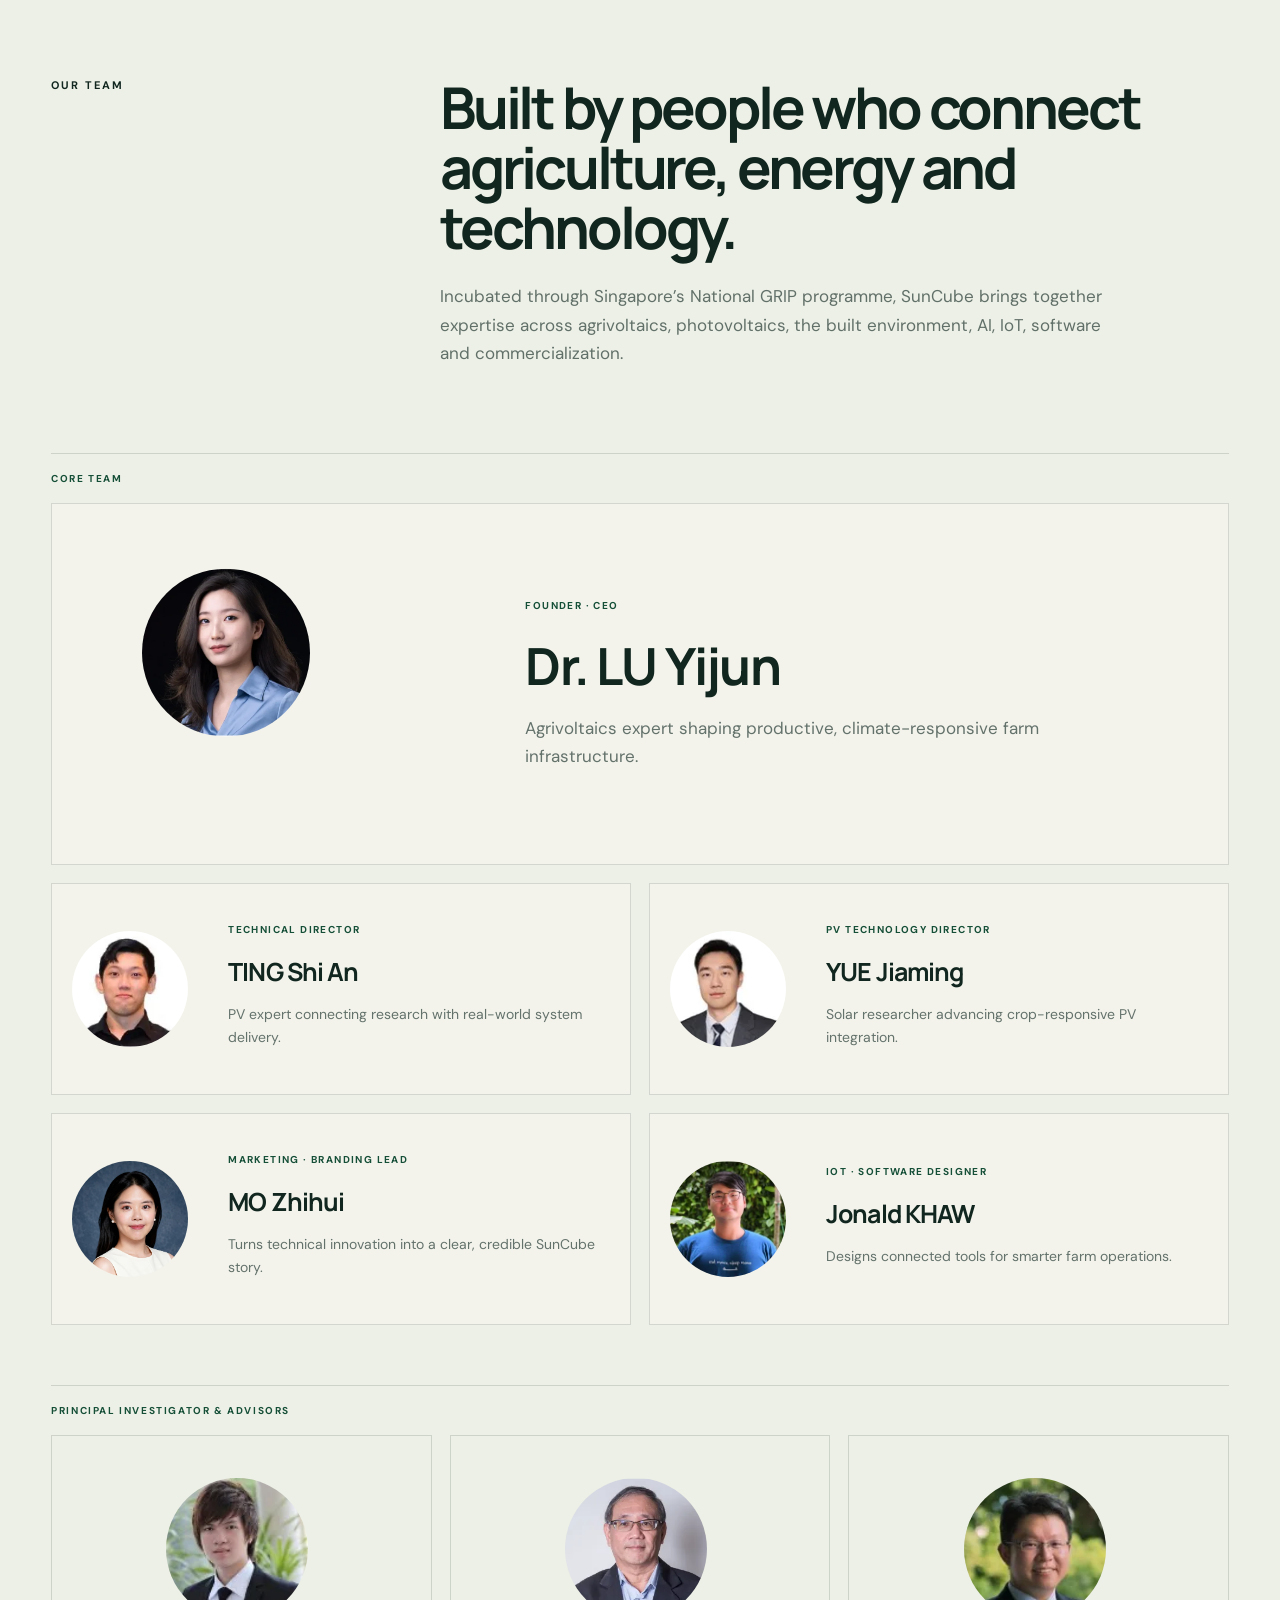
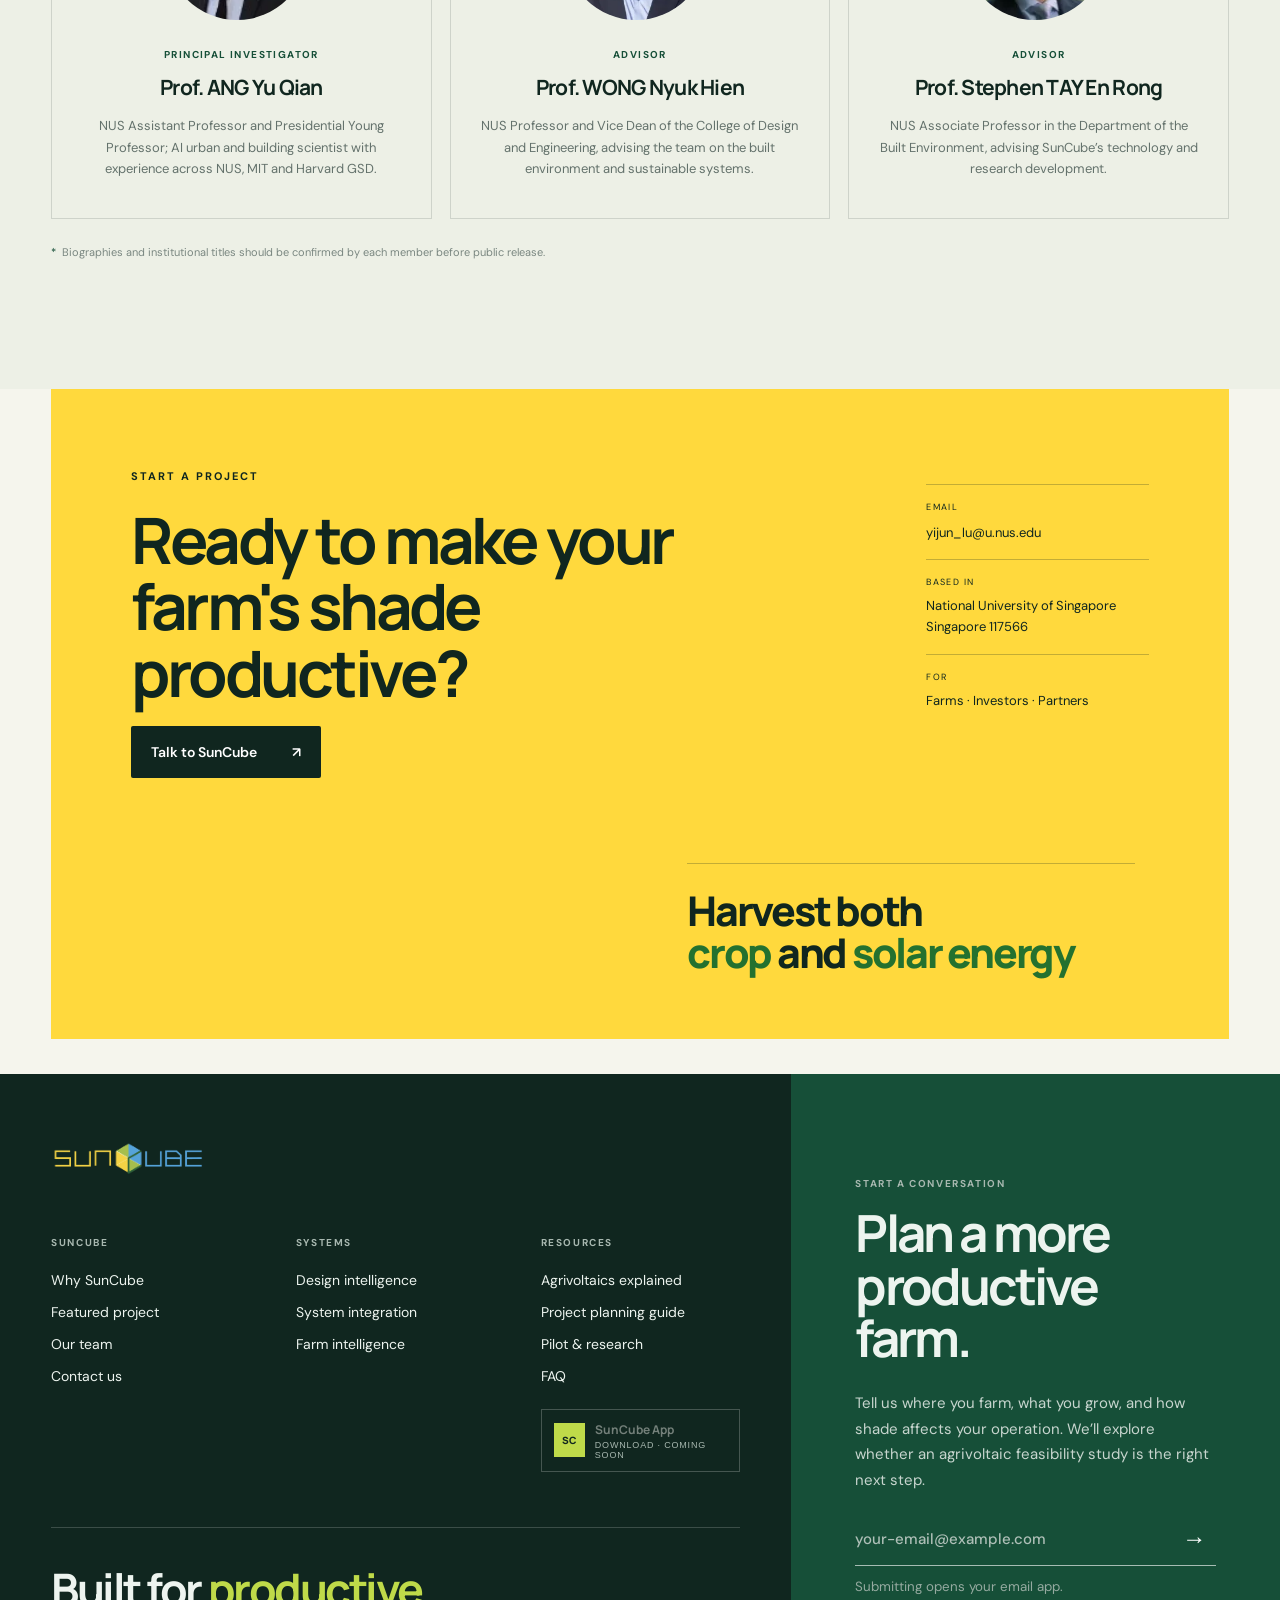
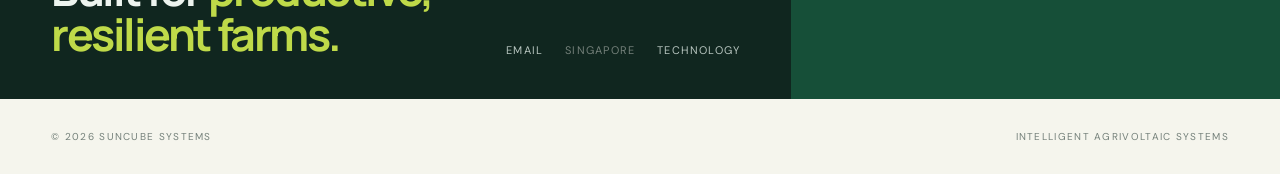
==== commit cbe30552: "Replace Why SunCube illustration" ====
--- a/index.html
+++ b/index.html
@@ -193,7 +193,7 @@
       </div>
       <div class="problem-grid">
         <div class="problem-image reveal">
-          <img src="Introduction/SunCube-Introduction.jpeg" alt="Diagram of urban food, water and energy systems">
+          <img class="why-suncube-image" src="assets/images/why-suncube.png?v=20260727" alt="SunCube agrivoltaic greenhouse increasing both electricity and vegetation yield">
           <p>Every square meter of agricultural surface can do more.</p>
         </div>
         <div class="problem-copy reveal">
--- a/styles.css
+++ b/styles.css
@@ -93,3 +93,9 @@
   .business-foundation{align-items:flex-start;padding:22px 20px}
   .business-foundation img{width:55px;height:55px}
 }
+
+.problem-image .why-suncube-image {
+  object-fit: contain;
+  filter: none;
+  background: #fff;
+}
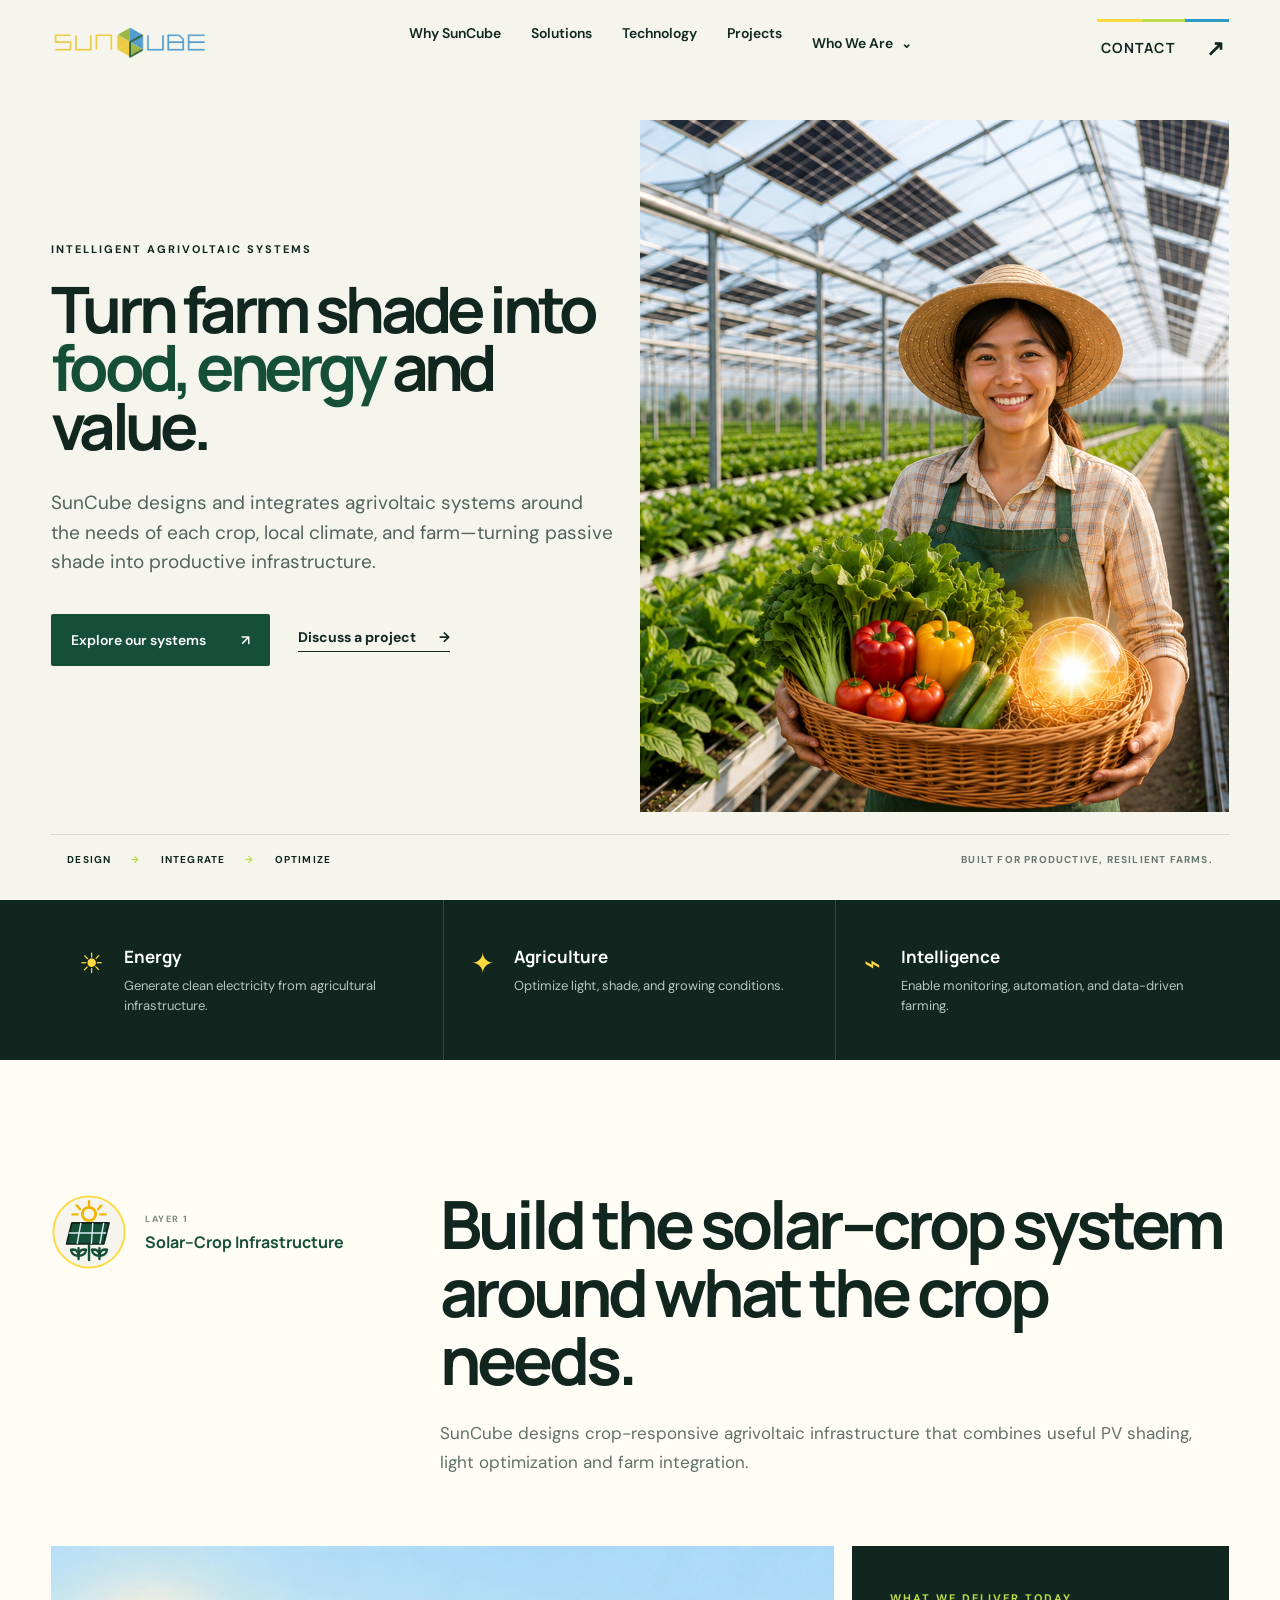
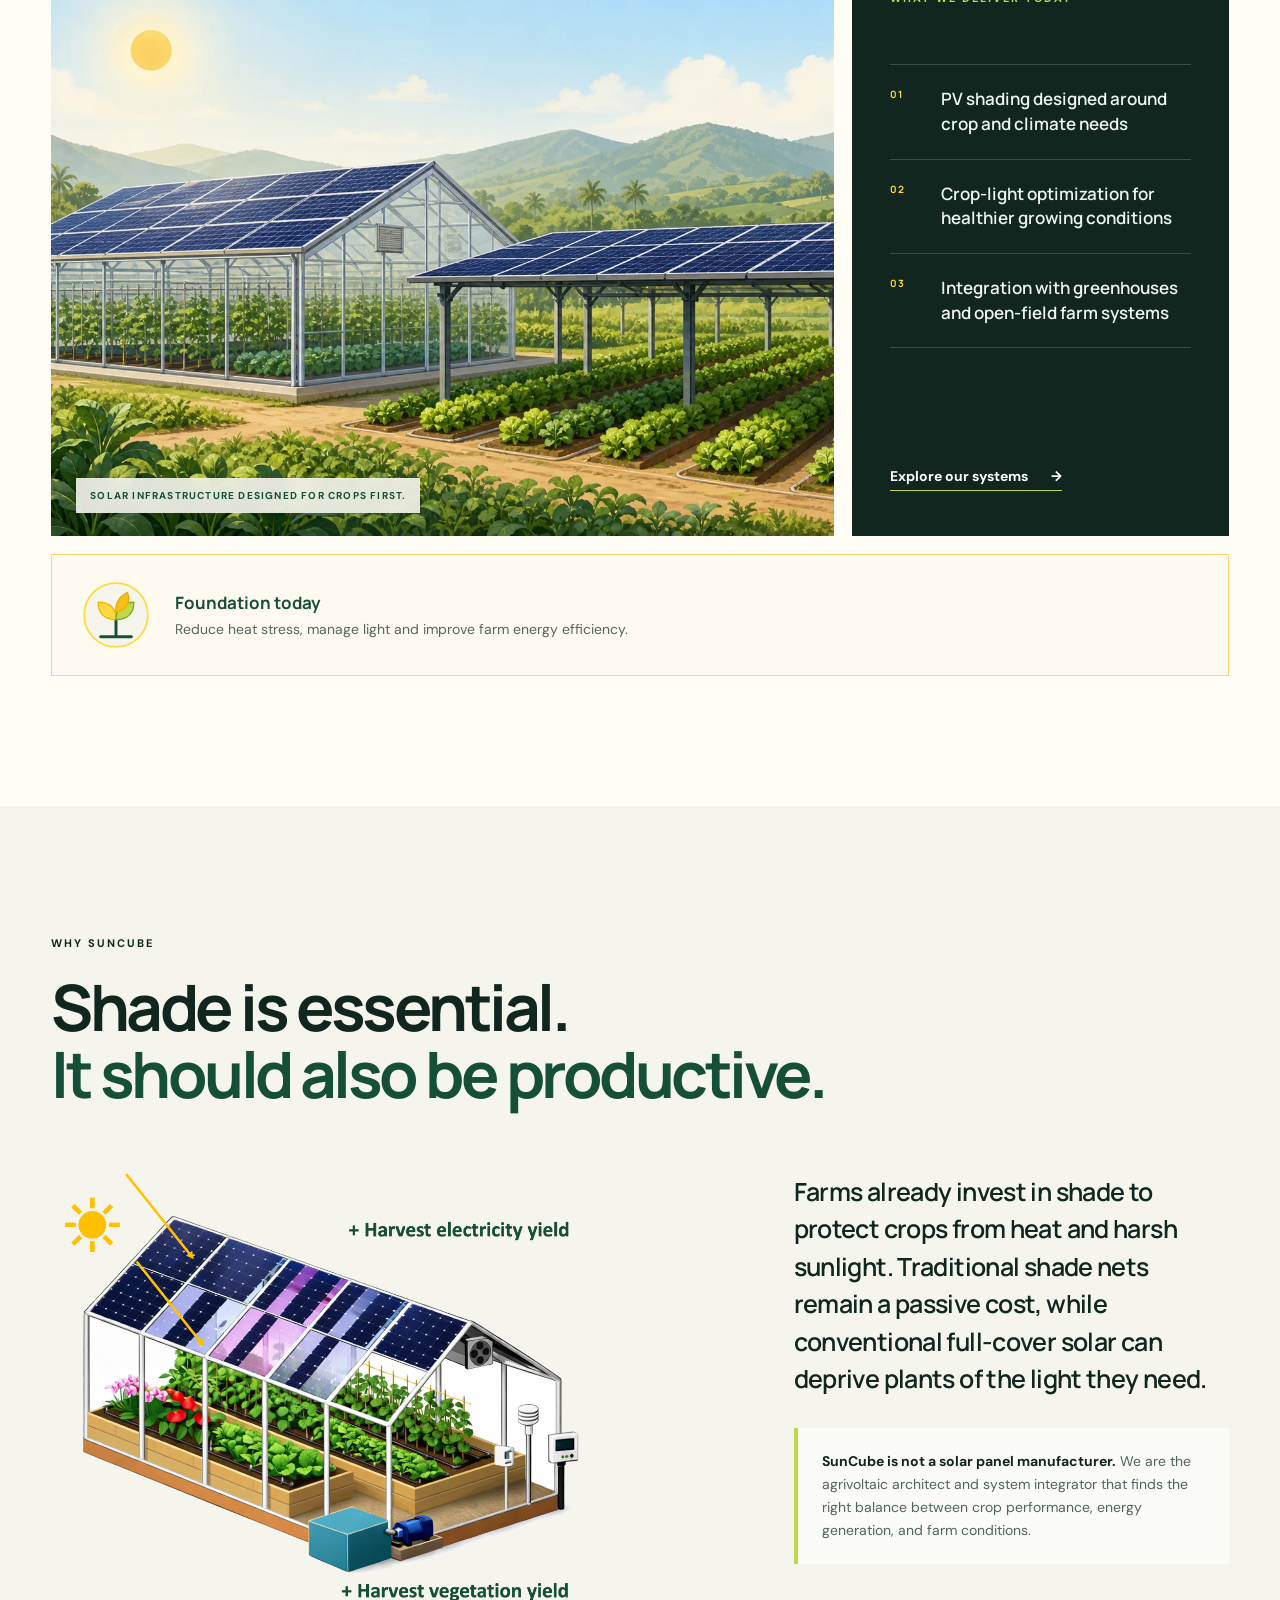
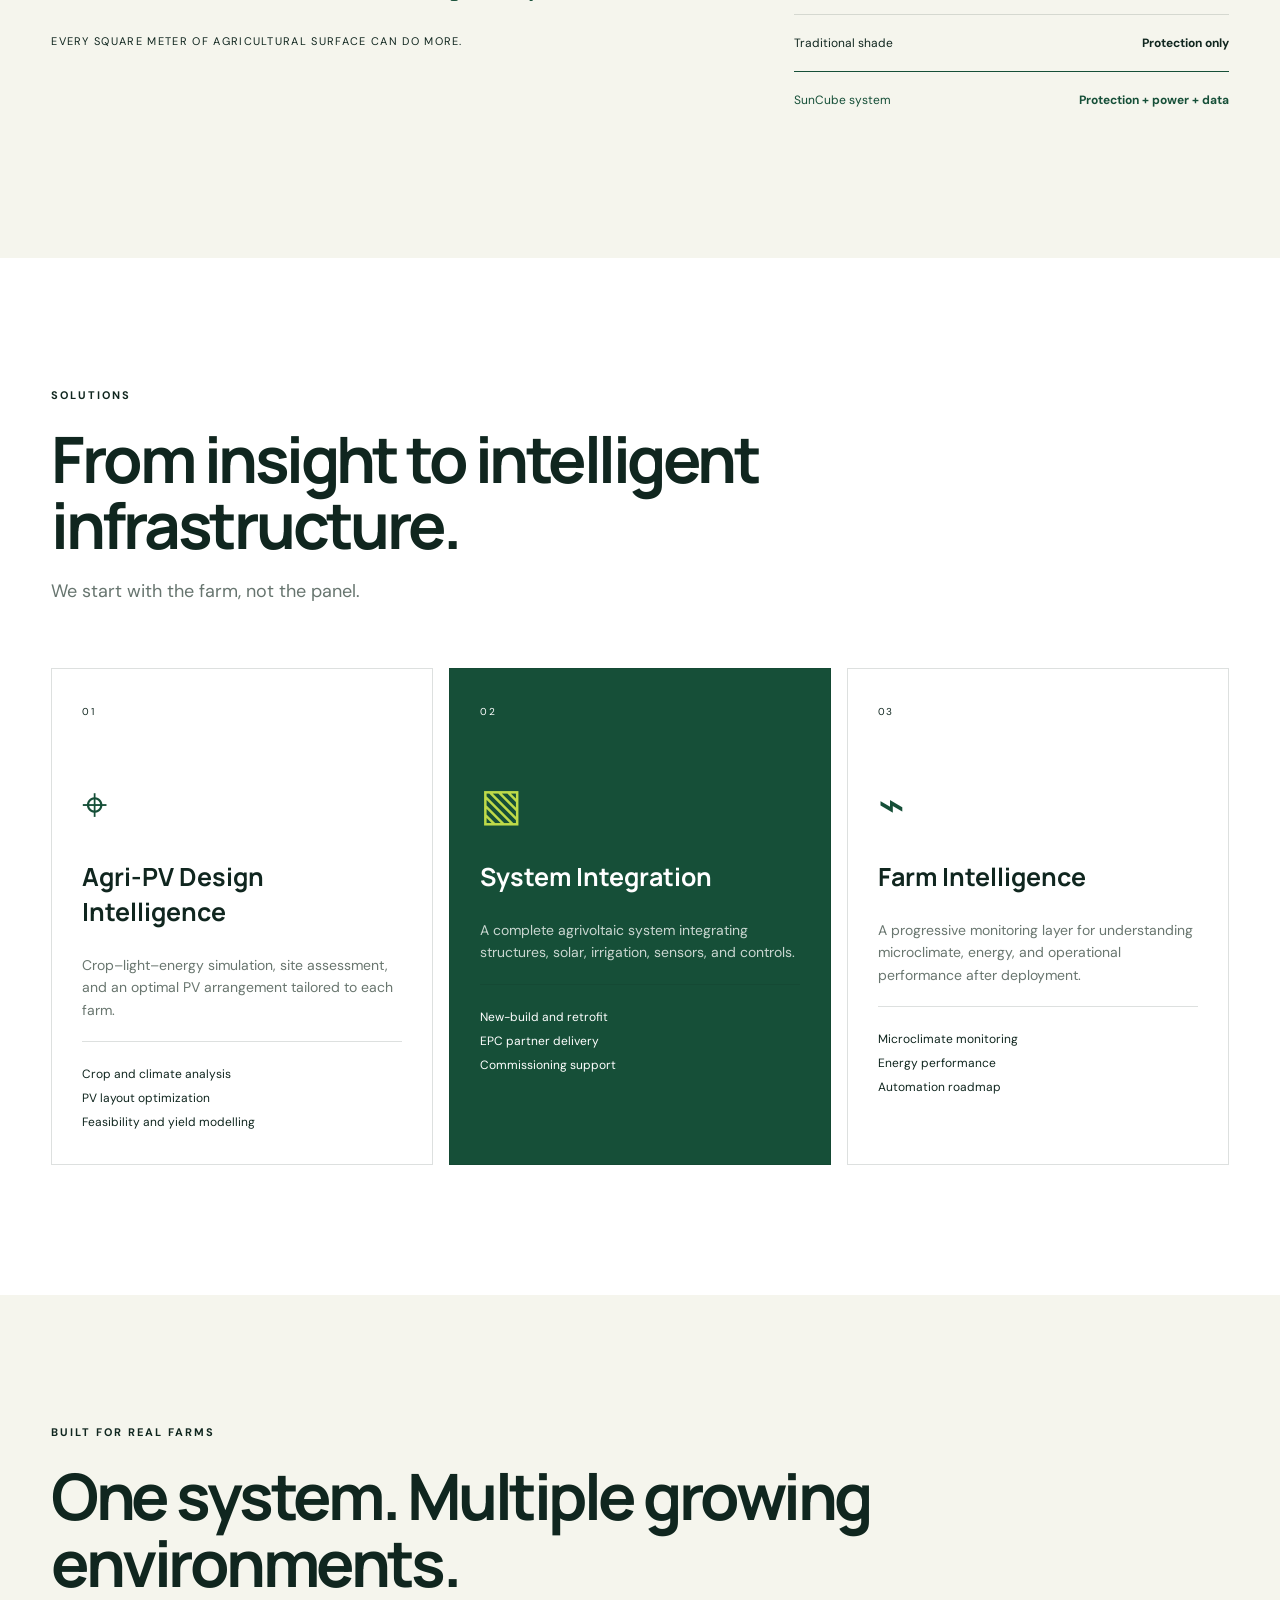
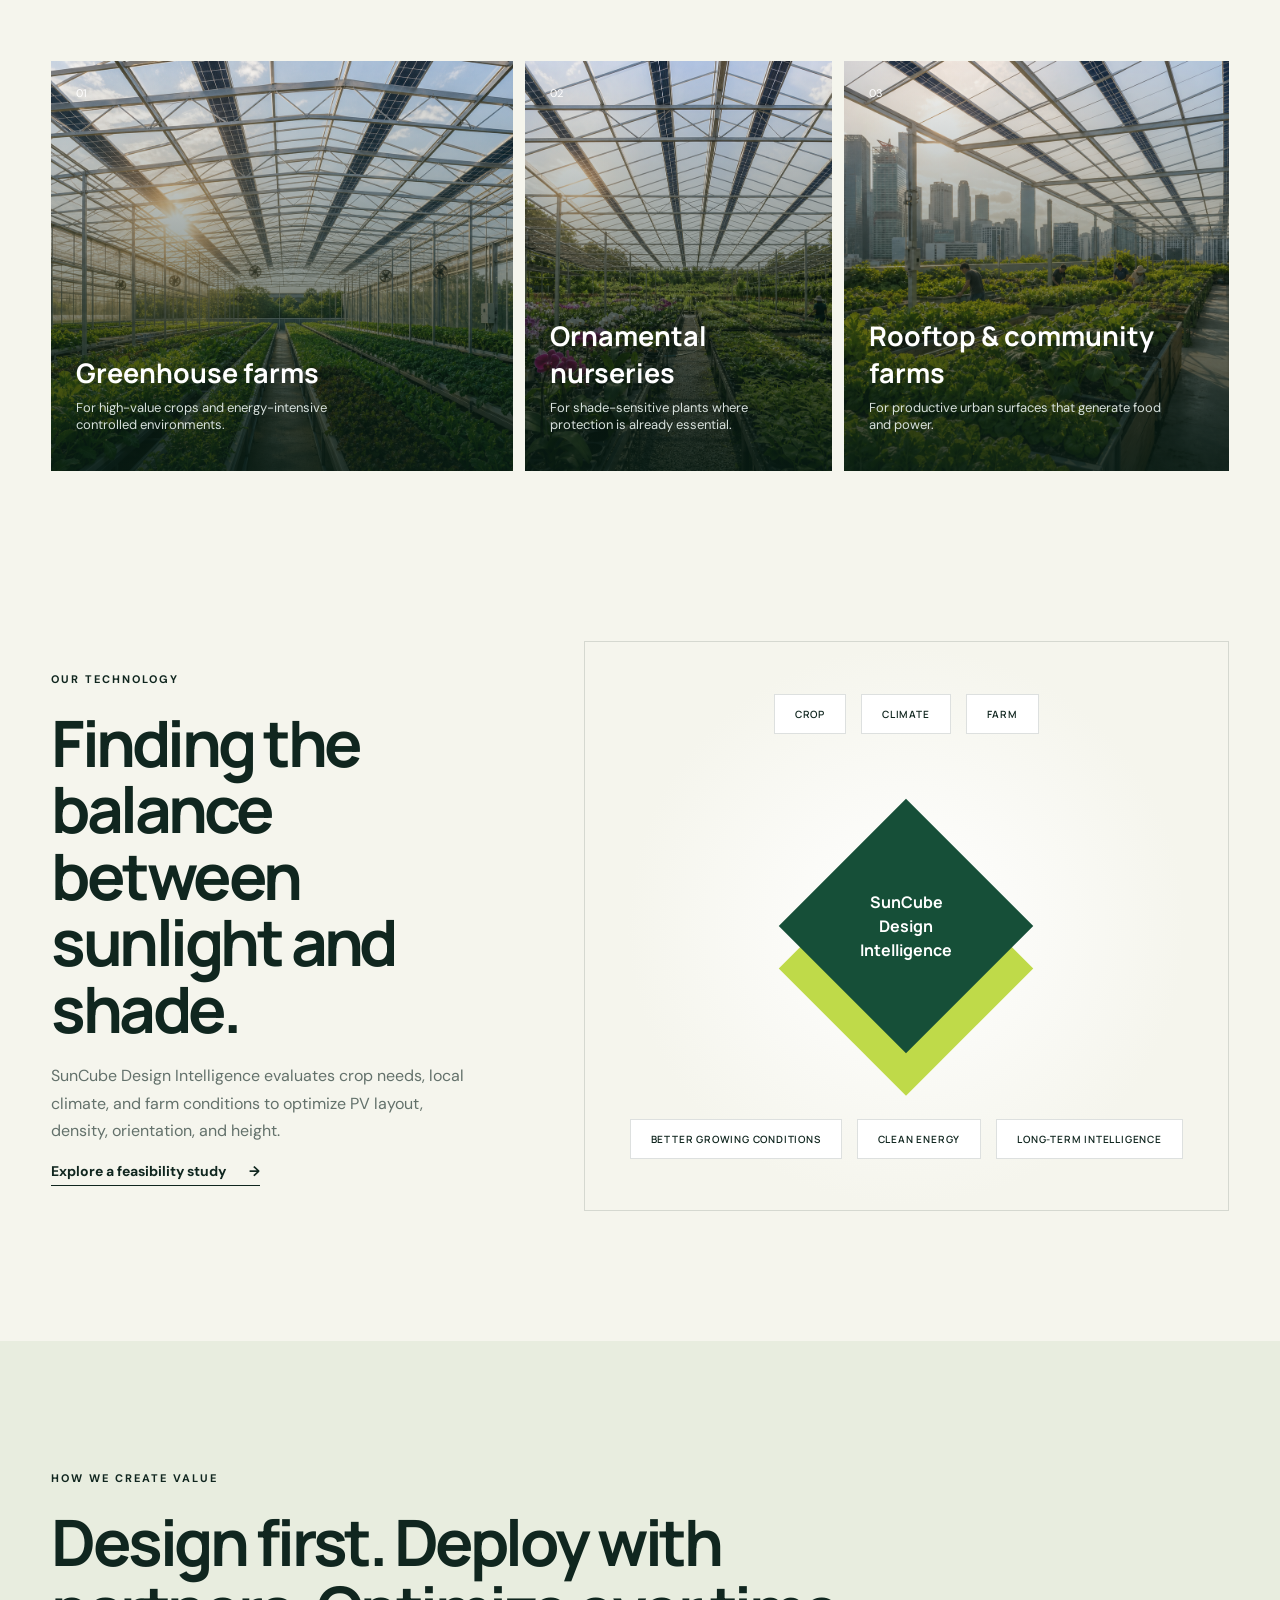
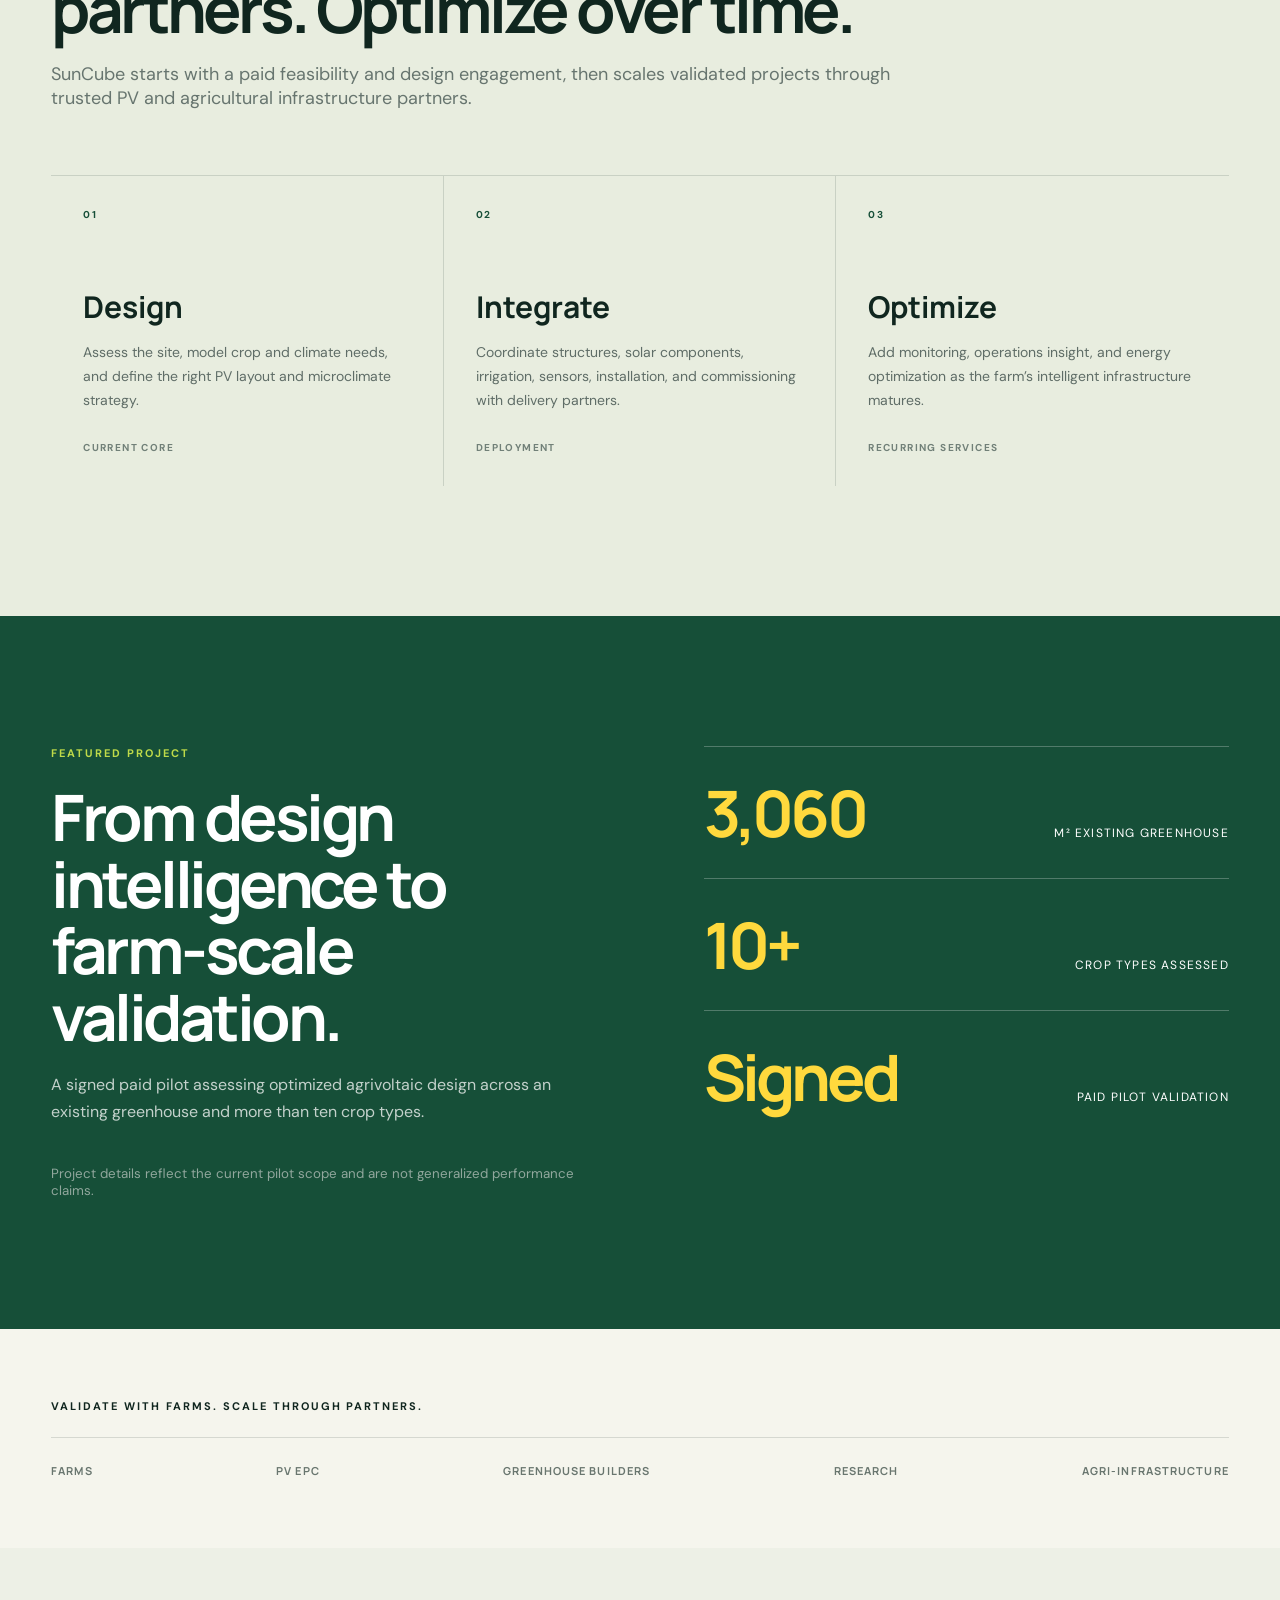
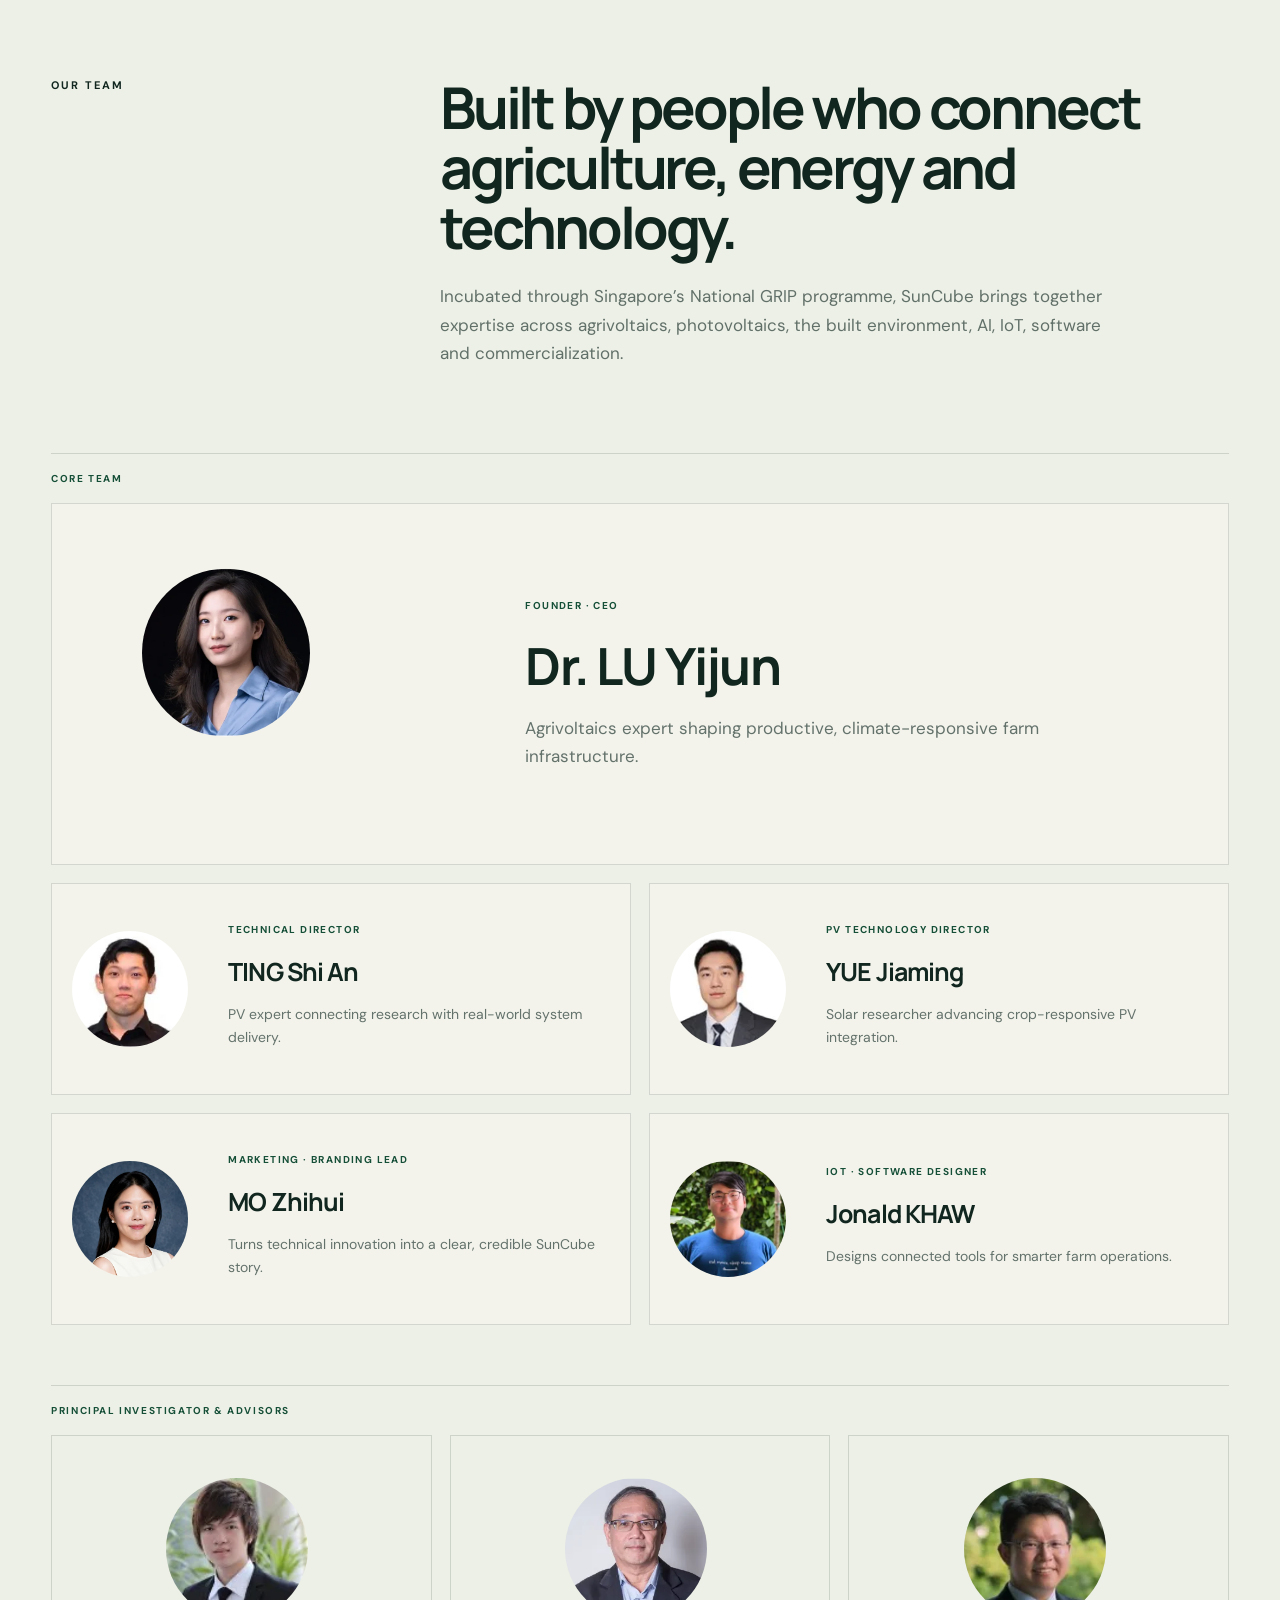
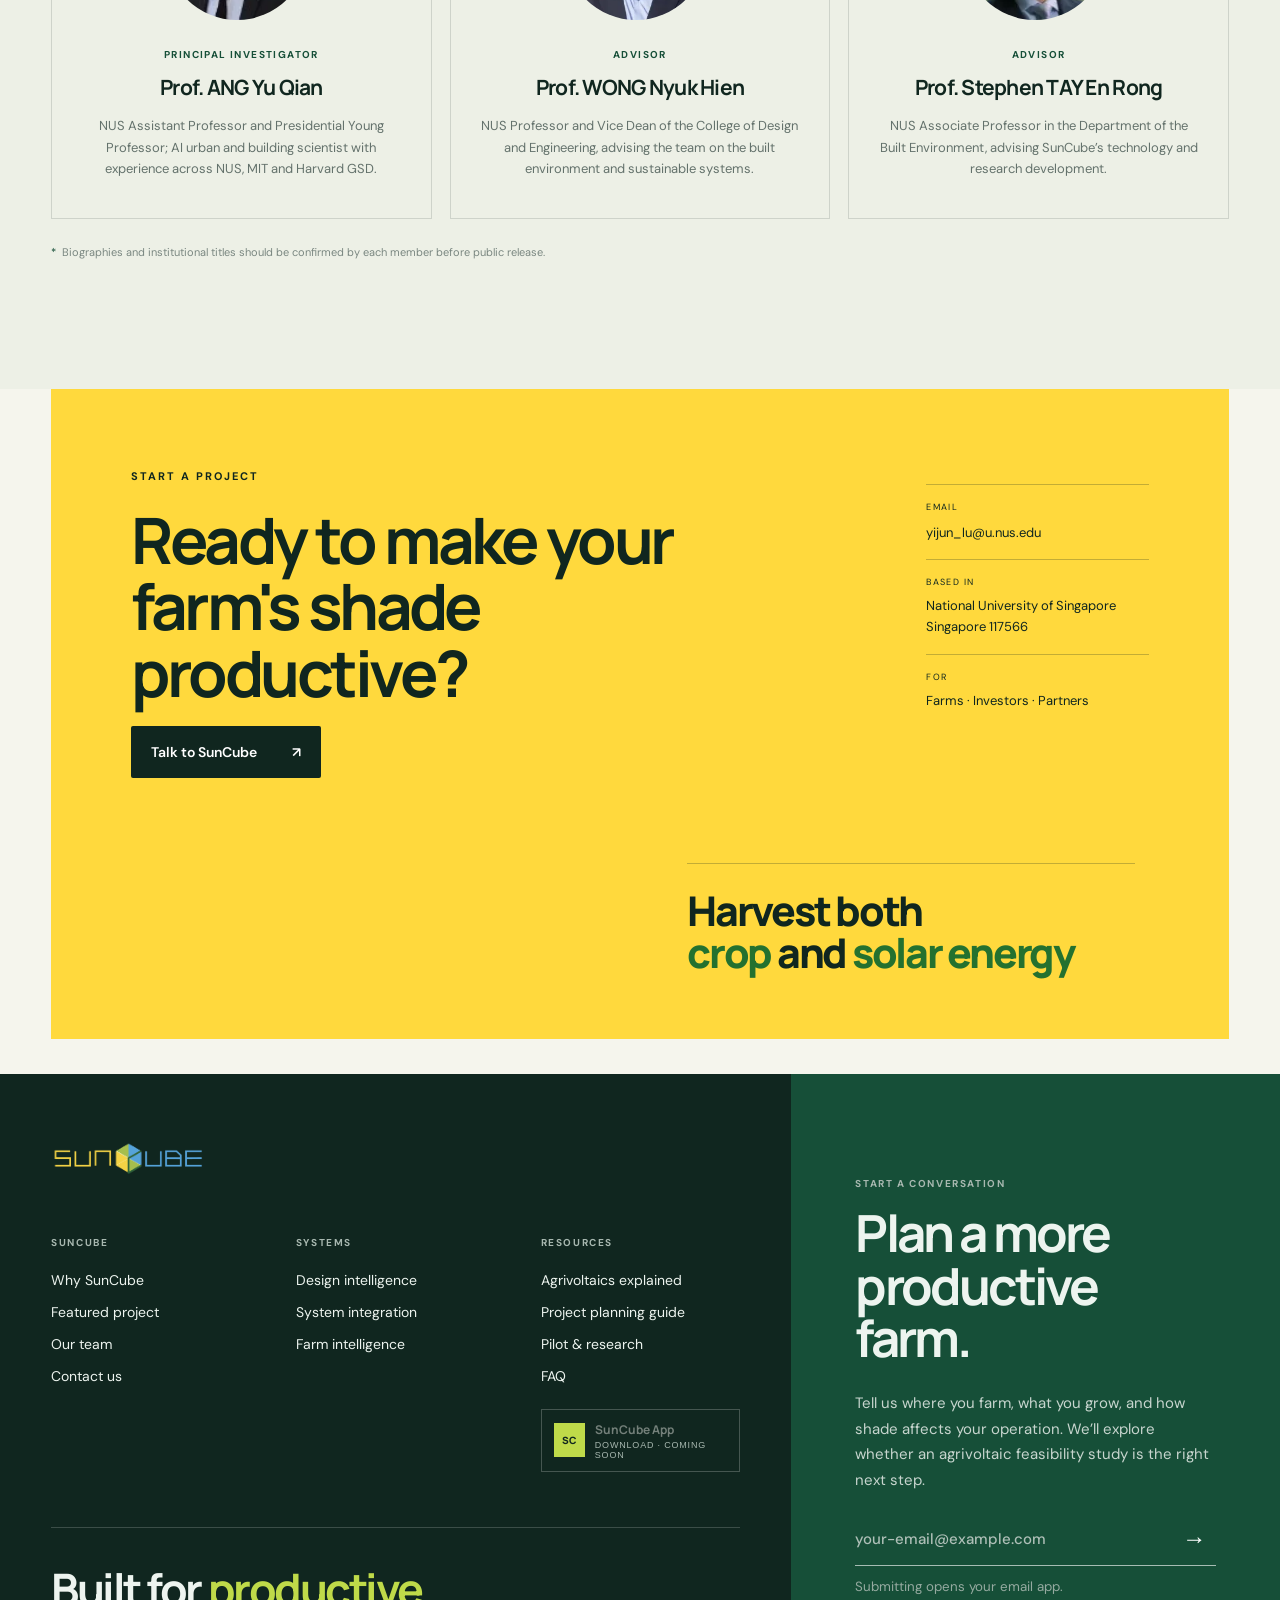
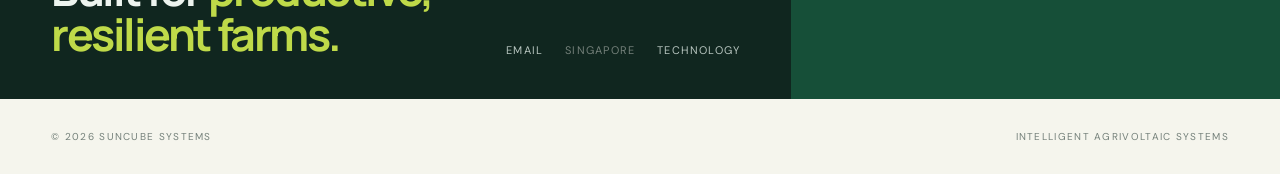
==== commit 438799e4: "Add project enquiry journey" ====
--- a/index.html
+++ b/index.html
@@ -108,7 +108,7 @@
         <p class="hero-intro">SunCube designs and integrates agrivoltaic systems around the needs of each crop, local climate, and farm—turning passive shade into productive infrastructure.</p>
         <div class="hero-actions">
           <a class="button" href="#solutions">Explore our systems <span>↗</span></a>
-          <a class="text-link" href="#contact">Discuss a project <span>→</span></a>
+          <a class="text-link" href="project.html">Discuss a project <span>→</span></a>
         </div>
       </div>
 
@@ -193,7 +193,7 @@
       </div>
       <div class="problem-grid">
         <div class="problem-image reveal">
-          <img class="why-suncube-image" src="assets/images/why-suncube.png?v=20260727" alt="SunCube agrivoltaic greenhouse increasing both electricity and vegetation yield">
+          <img class="why-suncube-image" src="assets/images/why-suncube-transparent-v2.png?v=20260727-4" alt="SunCube agrivoltaic greenhouse increasing both electricity and vegetation yield">
           <p>Every square meter of agricultural surface can do more.</p>
         </div>
         <div class="problem-copy reveal">
--- a/styles.css
+++ b/styles.css
@@ -95,7 +95,8 @@
 }
 
 .problem-image .why-suncube-image {
+  height: auto;
   object-fit: contain;
   filter: none;
-  background: #fff;
+  background: transparent;
 }
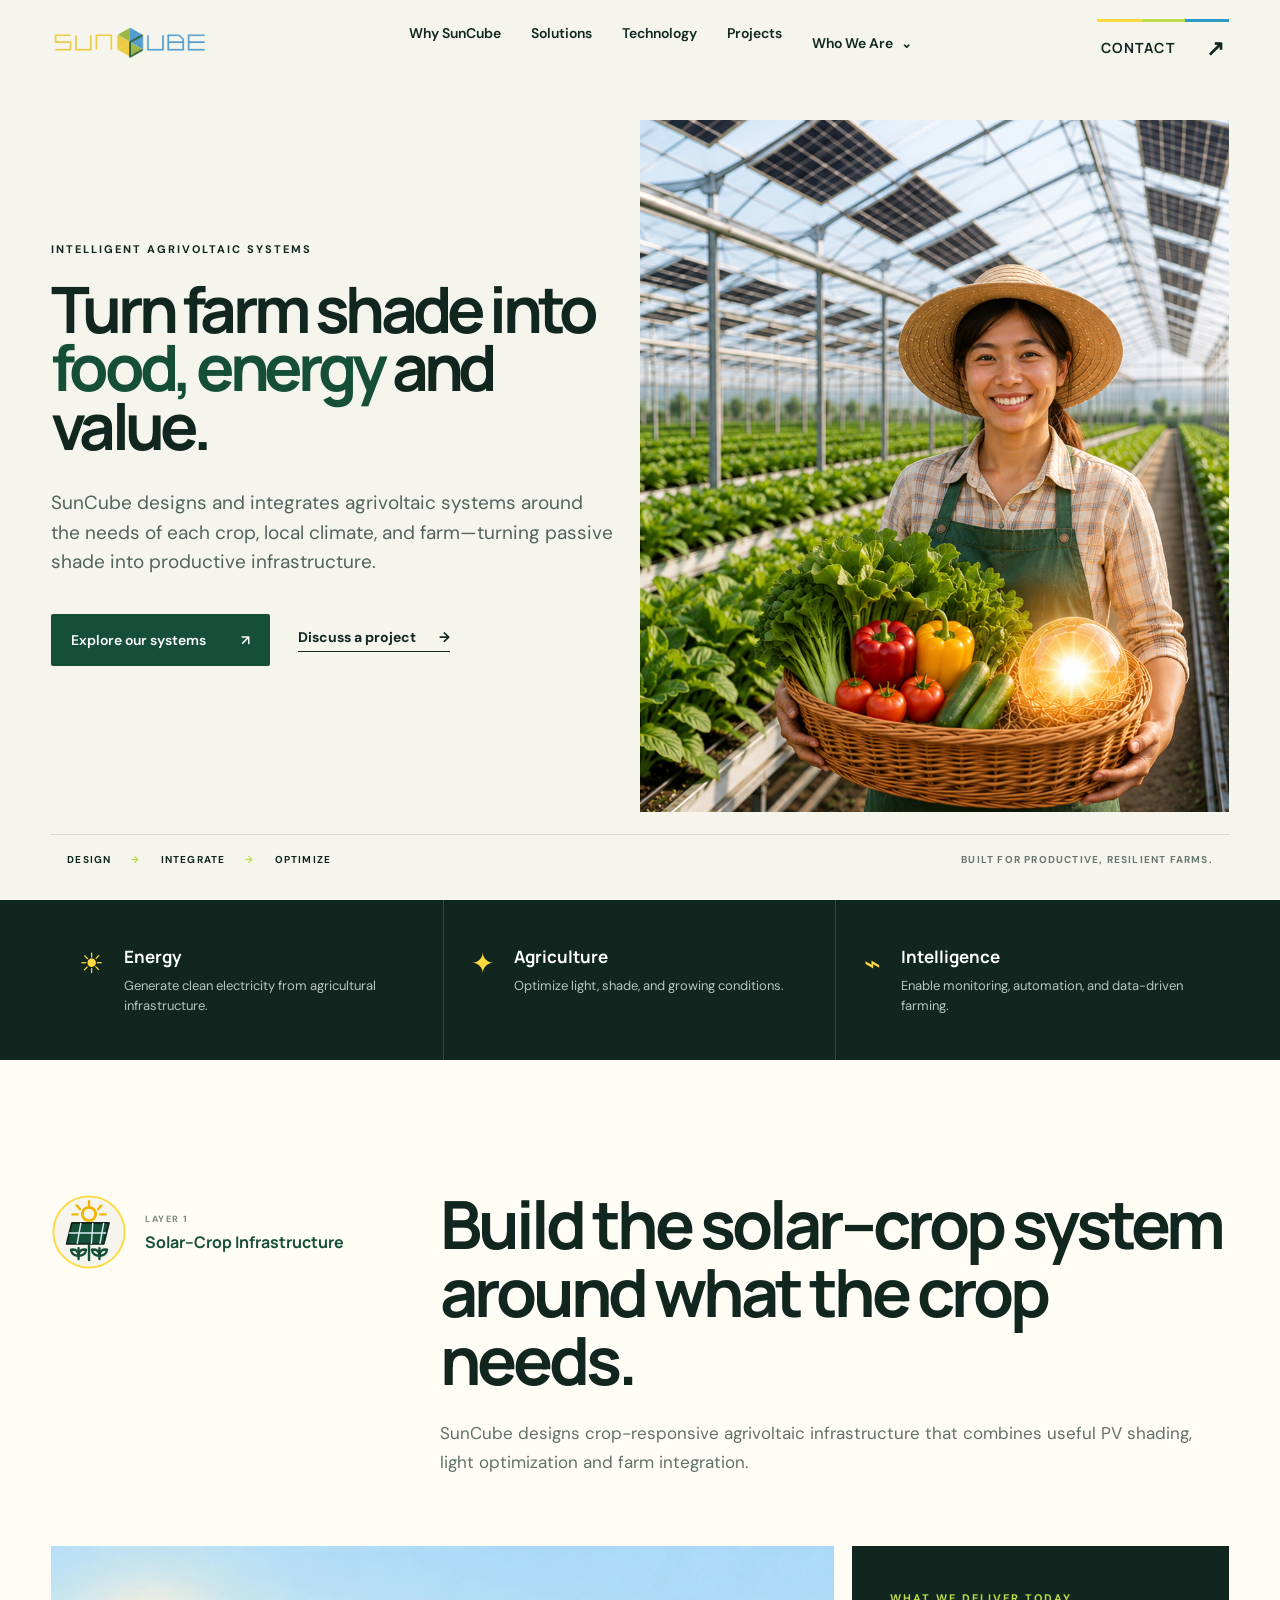
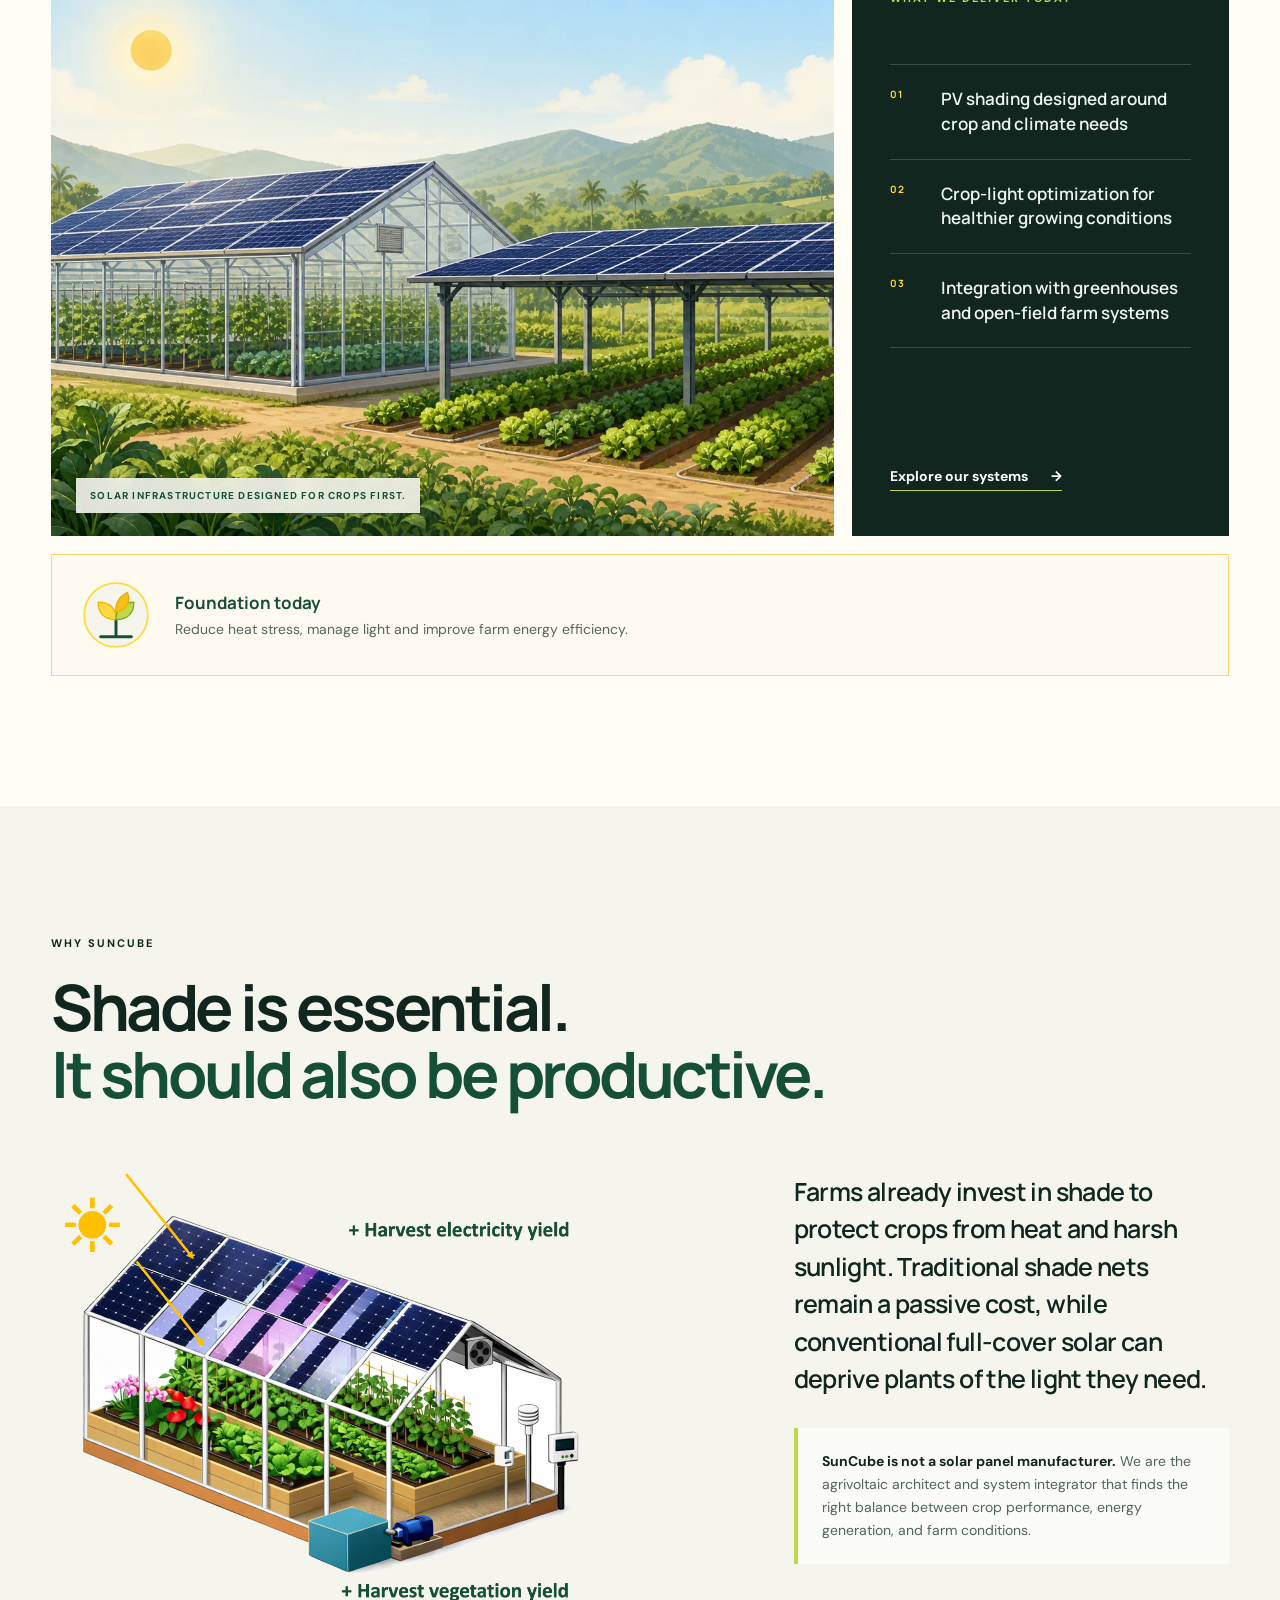
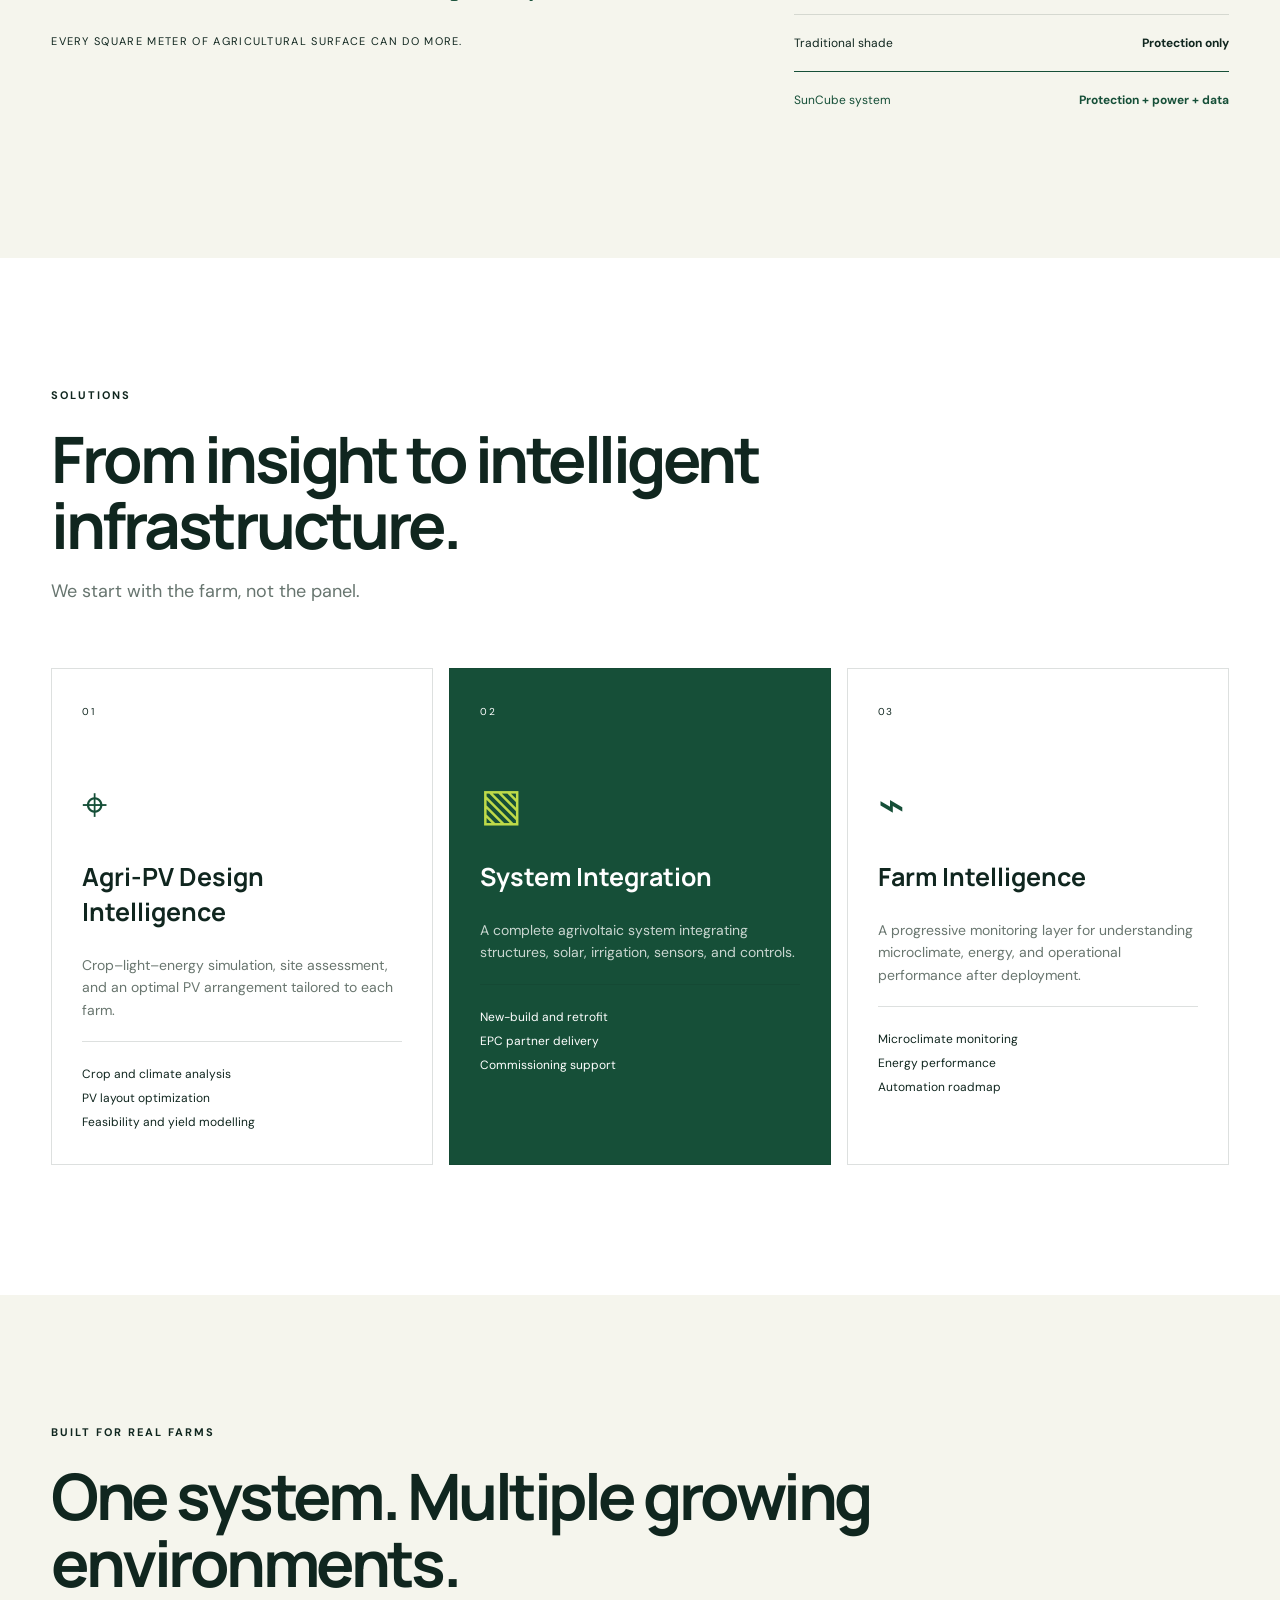
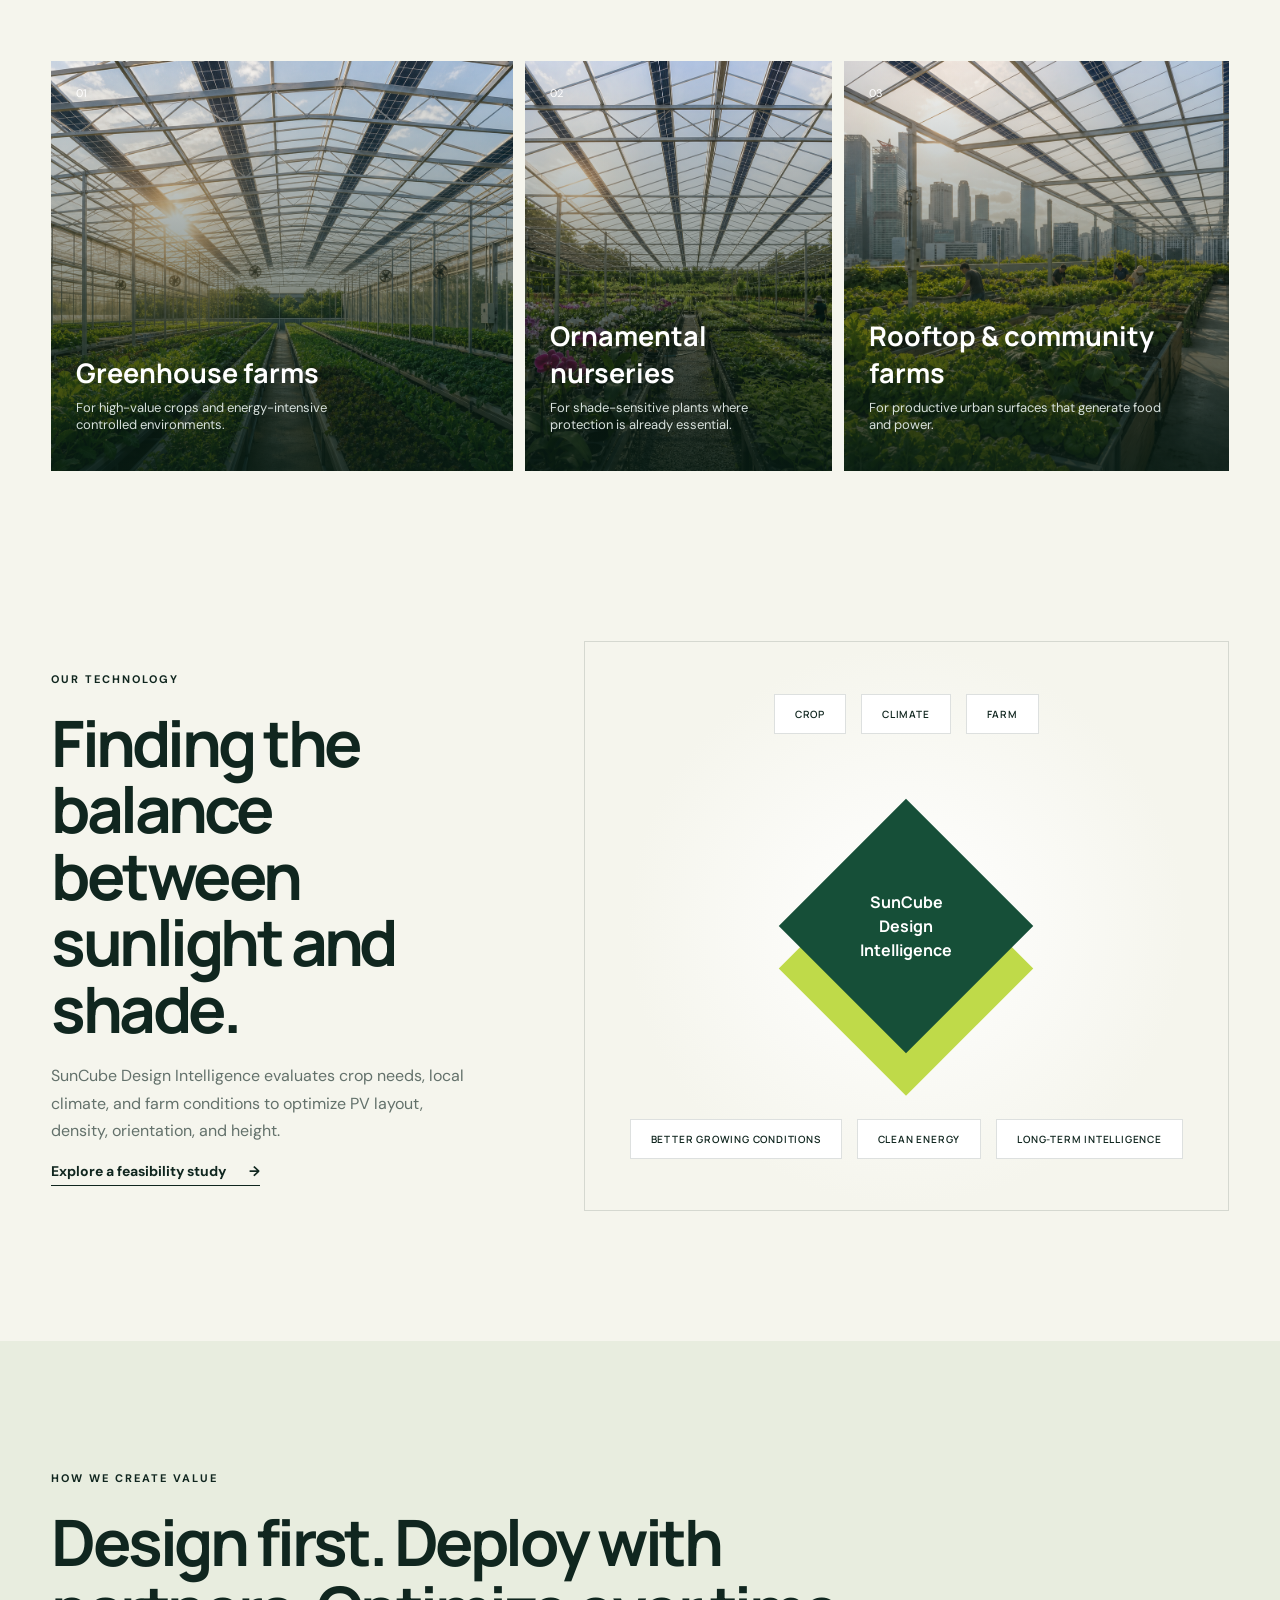
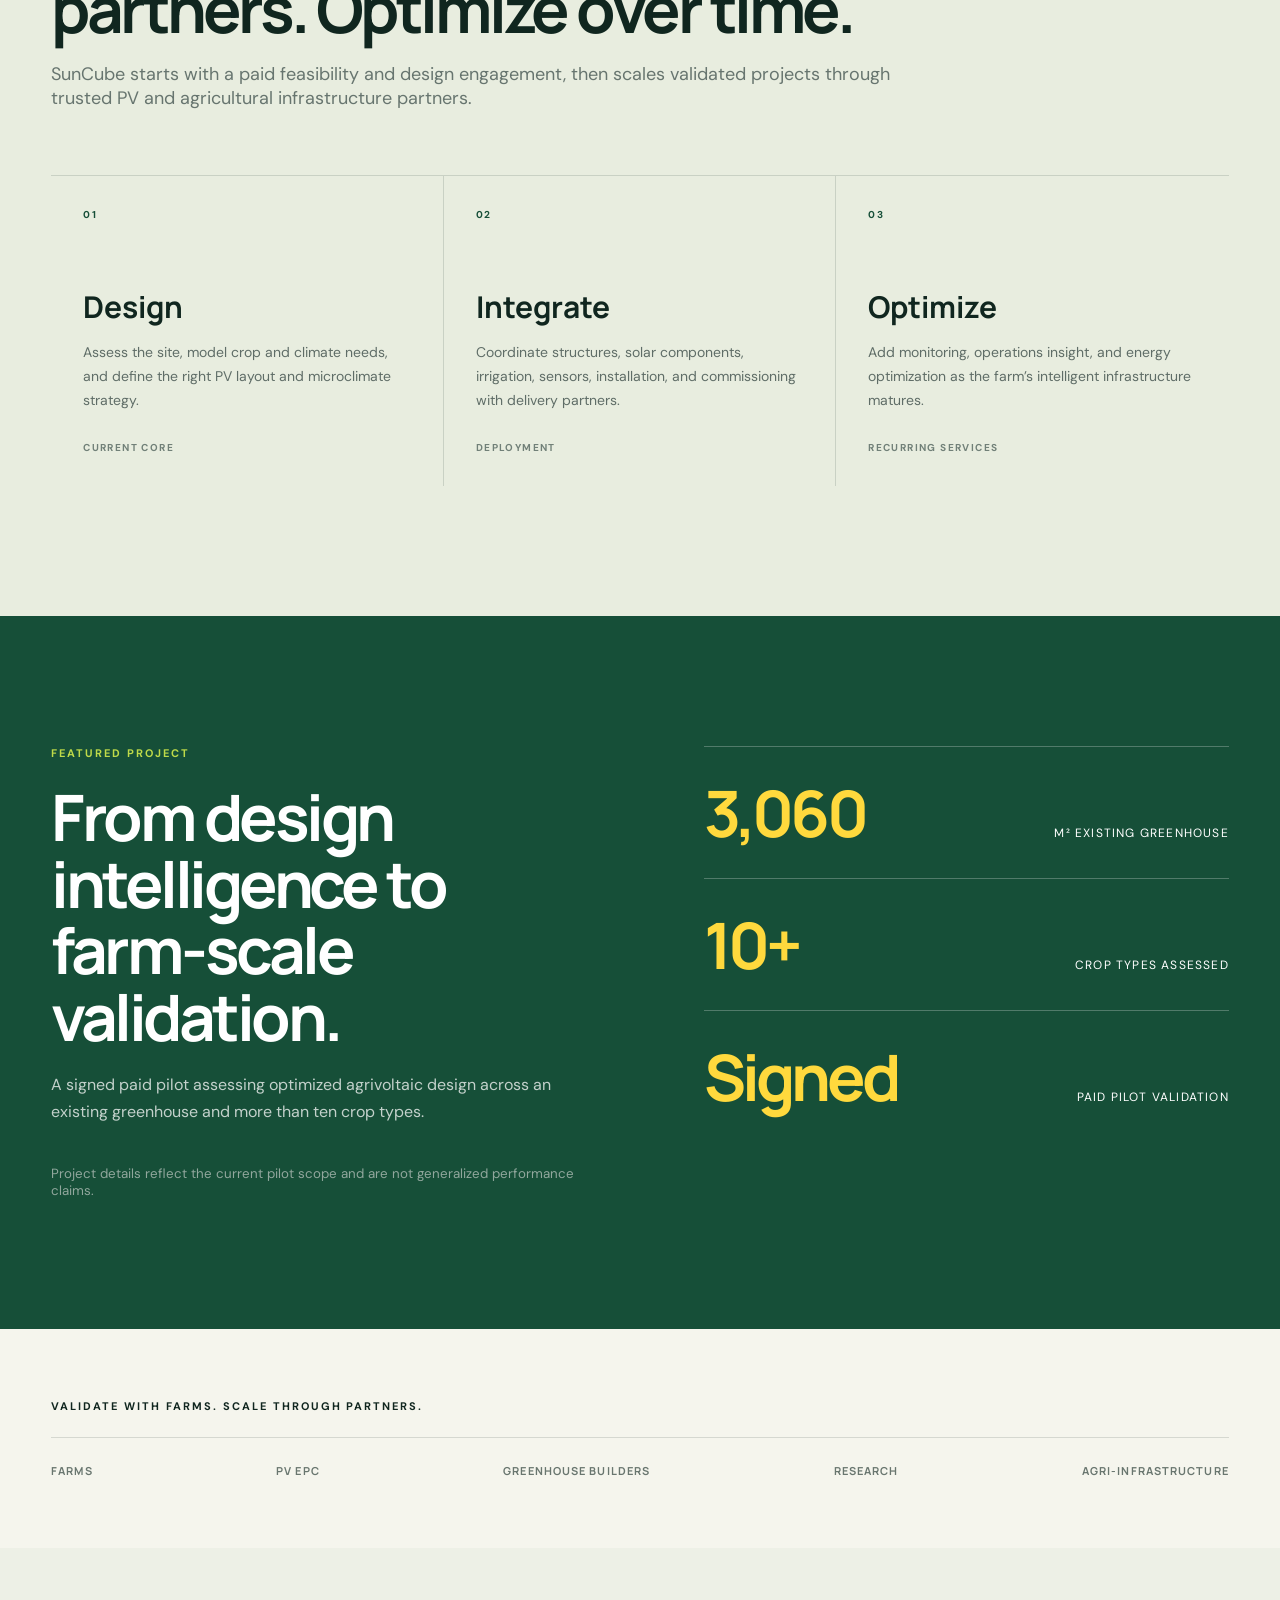
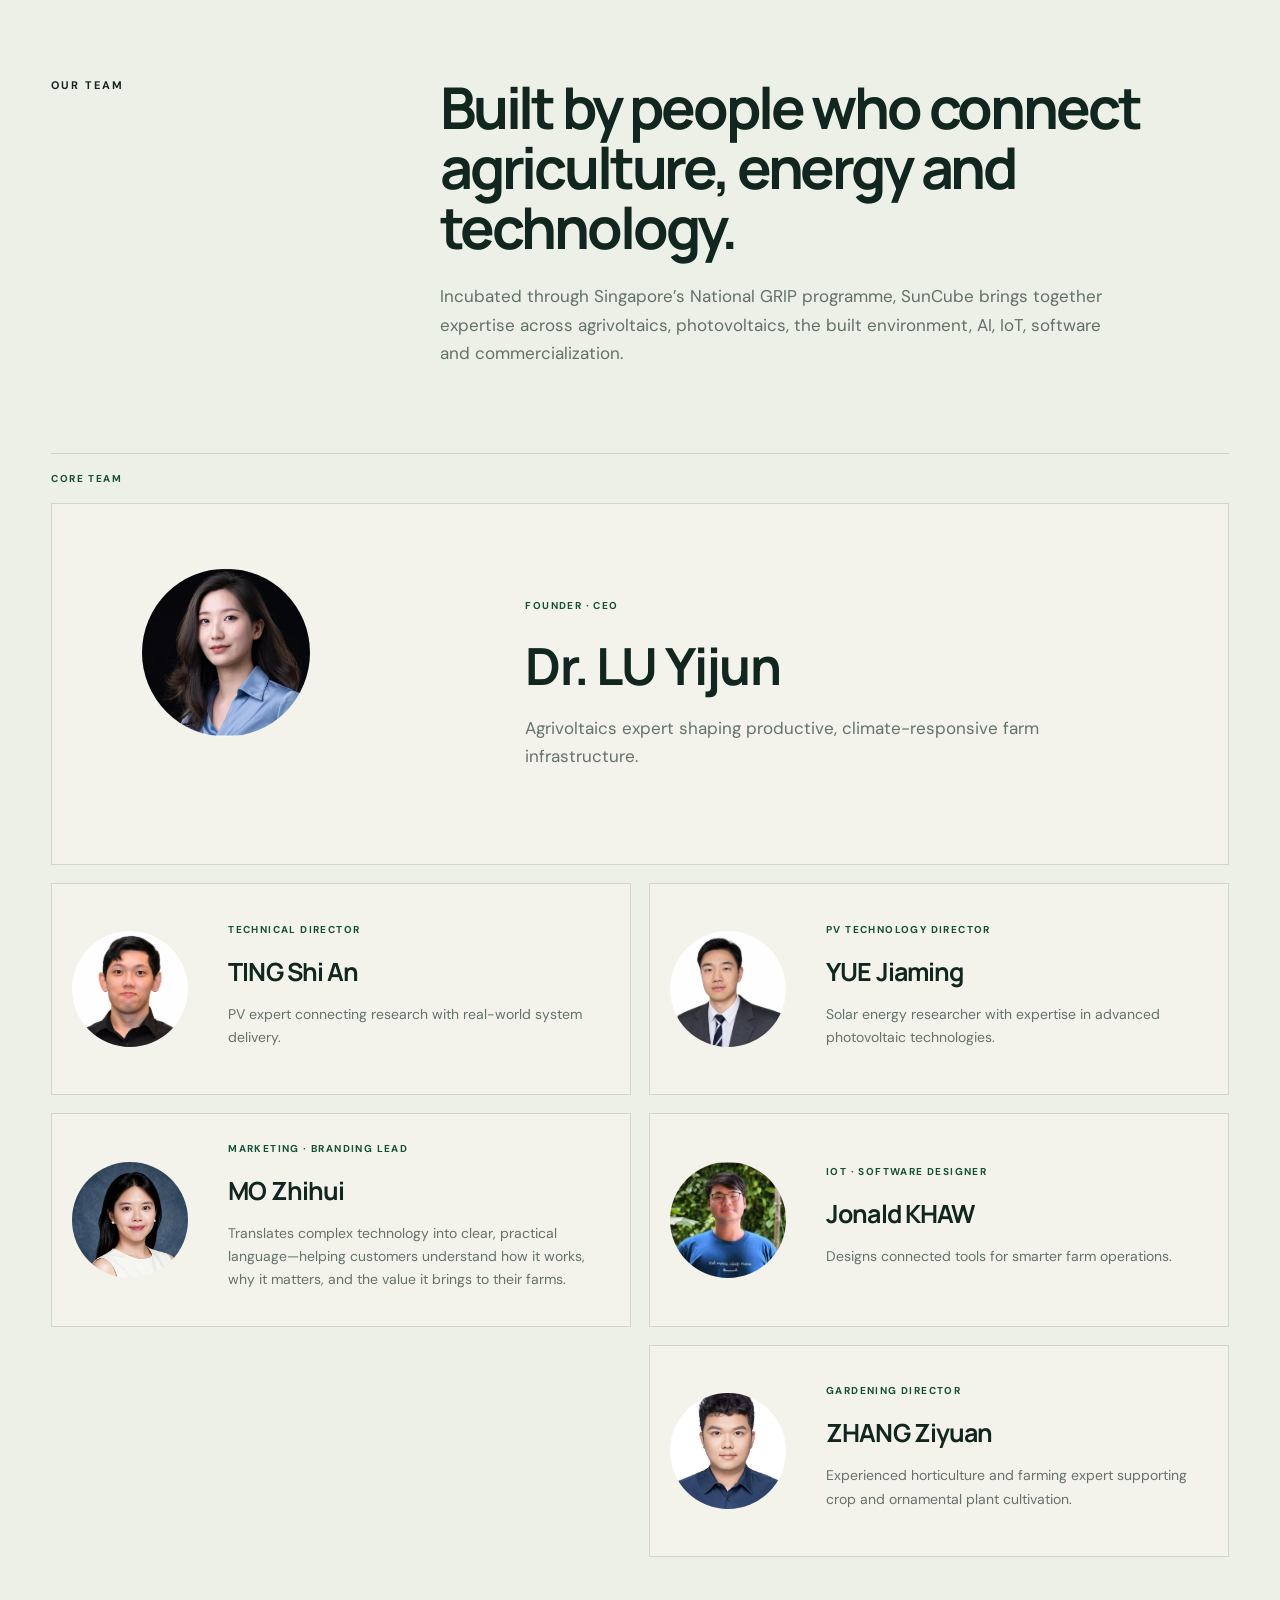
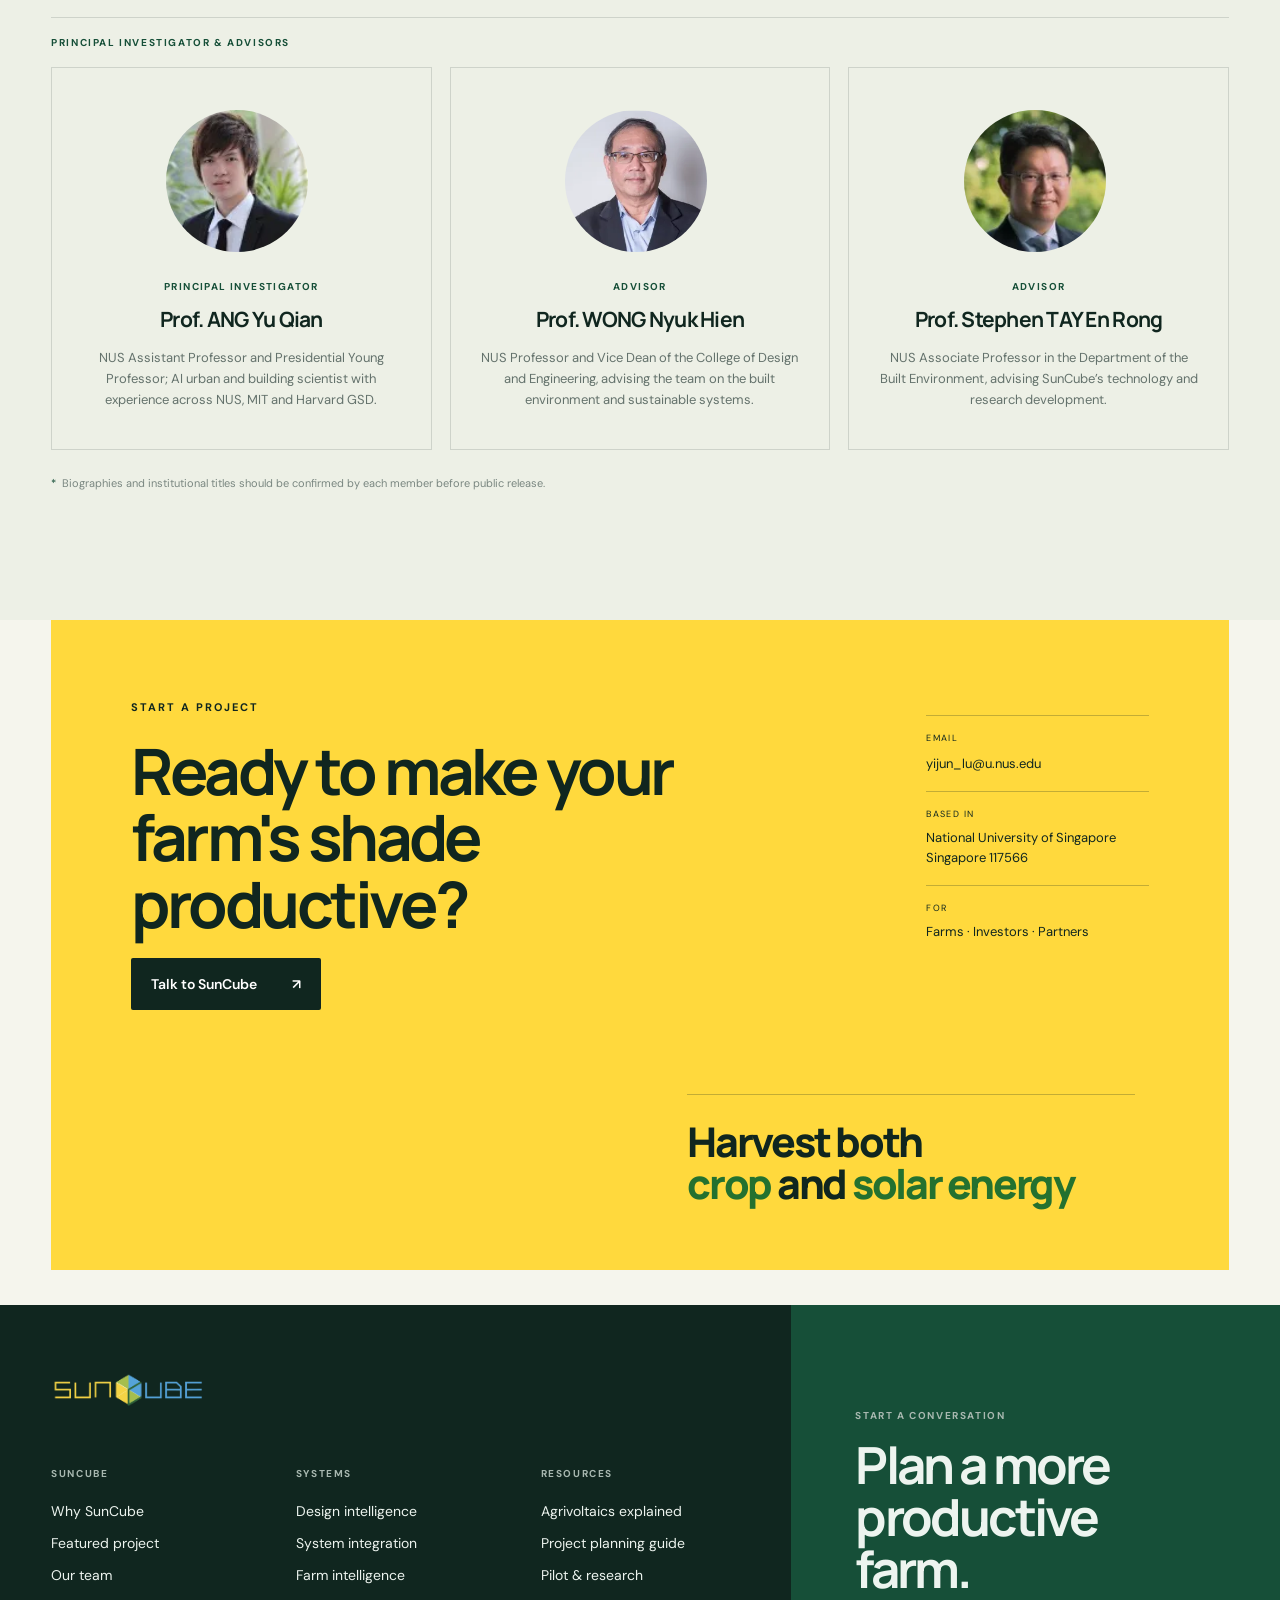
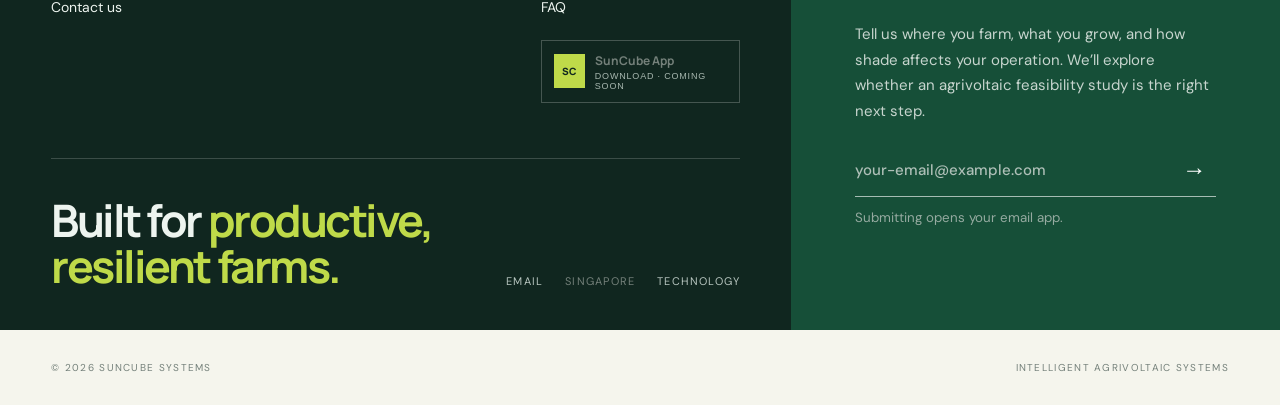
==== commit 4b168630: "Update team profiles and project flow" ====
--- a/index.html
+++ b/index.html
@@ -311,7 +311,7 @@
         </article>
         <article class="team-member reveal">
           <div class="team-photo team-photo-image team-photo-linkedin" tabindex="0" role="link" aria-disabled="true" title="LinkedIn link coming soon">
-            <img src="assets/images/team/ting-shi-an.webp" alt="TING Shi An" loading="lazy">
+            <img src="assets/images/team/ting-shi-an-hd.webp?v=20260803" alt="TING Shi An" loading="lazy">
             <div class="team-photo-bio">Brings a NUS Built Environment PhD and over five years of academia–industry photovoltaic research.</div>
           </div>
           <div class="team-member-copy">
@@ -322,24 +322,24 @@
         </article>
         <article class="team-member reveal">
           <div class="team-photo team-photo-image team-photo-linkedin" tabindex="0" role="link" aria-disabled="true" title="LinkedIn link coming soon">
-            <img src="assets/images/team/yue-jiaming.webp" alt="YUE Jiaming" loading="lazy">
-            <div class="team-photo-bio">Develops photovoltaic technologies and integrates them into crop-responsive agrivoltaic systems.</div>
+            <img src="assets/images/team/yue-jiaming-hd.webp?v=20260803" alt="YUE Jiaming" loading="lazy">
+            <div class="team-photo-bio">NUS PhD and solar energy researcher specializing in advanced photovoltaic technologies.</div>
           </div>
           <div class="team-member-copy">
             <p class="team-role">PV Technology Director</p>
             <h3>YUE Jiaming</h3>
-            <p>Solar researcher advancing crop-responsive PV integration.</p>
+            <p>Solar energy researcher with expertise in advanced photovoltaic technologies.</p>
           </div>
         </article>
         <article class="team-member reveal">
           <div class="team-photo team-photo-image team-photo-portrait team-photo-linkedin" tabindex="0" role="link" aria-disabled="true" title="LinkedIn link coming soon">
             <span class="team-photo-crop"><img src="assets/images/team/mo-zhihui.webp?v=20260724" alt="MO Zhihui" loading="lazy"></span>
-            <div class="team-photo-bio">Leads market communication, brand development and the translation of technical value into customer narratives.</div>
+            <div class="team-photo-bio">Bridges SunCube’s technical team and its customers—turning complex agrivoltaic concepts into clear, practical language for real farm decisions.</div>
           </div>
           <div class="team-member-copy">
             <p class="team-role">Marketing · Branding Lead</p>
             <h3>MO Zhihui</h3>
-            <p>Turns technical innovation into a clear, credible SunCube story.</p>
+            <p>Translates complex technology into clear, practical language—helping customers understand how it works, why it matters, and the value it brings to their farms.</p>
           </div>
         </article>
         <article class="team-member reveal">
@@ -351,6 +351,17 @@
             <p class="team-role">IoT · Software Designer</p>
             <h3>Jonald KHAW</h3>
             <p>Designs connected tools for smarter farm operations.</p>
+          </div>
+        </article>
+        <article class="team-member team-member-gardening reveal">
+          <div class="team-photo team-photo-image" tabindex="0">
+            <img src="assets/images/team/zhang-ziyuan.webp?v=20260826" alt="ZHANG Ziyuan" loading="lazy">
+            <div class="team-photo-bio">Brings hands-on horticulture and farming experience to crop planning, ornamental cultivation and practical growing decisions.</div>
+          </div>
+          <div class="team-member-copy">
+            <p class="team-role">Gardening Director</p>
+            <h3>ZHANG Ziyuan</h3>
+            <p>Experienced horticulture and farming expert supporting crop and ornamental plant cultivation.</p>
           </div>
         </article>
       </div>
--- a/styles.css
+++ b/styles.css
@@ -100,3 +100,9 @@
   filter: none;
   background: transparent;
 }
+
+/* Keep the gardening director directly below Jonald in the two-column team layout. */
+.team-member-gardening { grid-column: 2; }
+@media (max-width: 900px) {
+  .team-member-gardening { grid-column: auto; }
+}
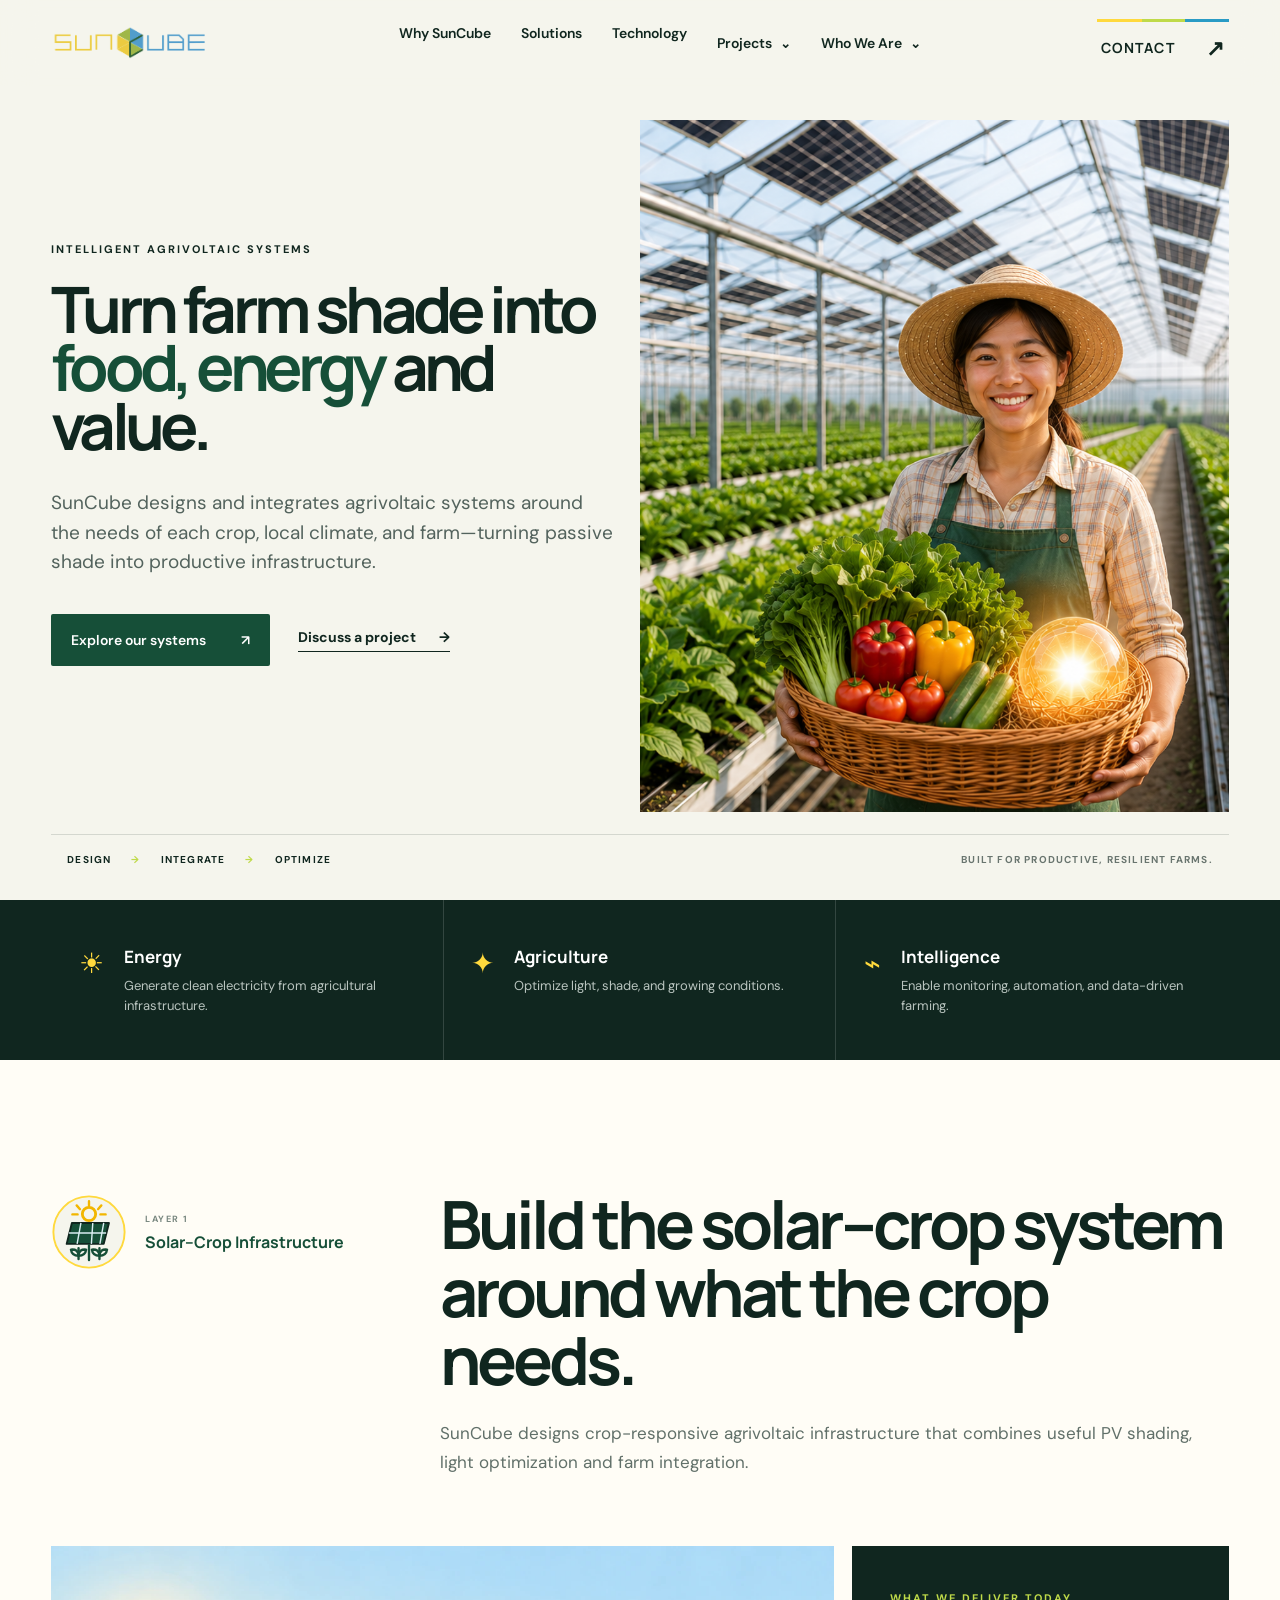
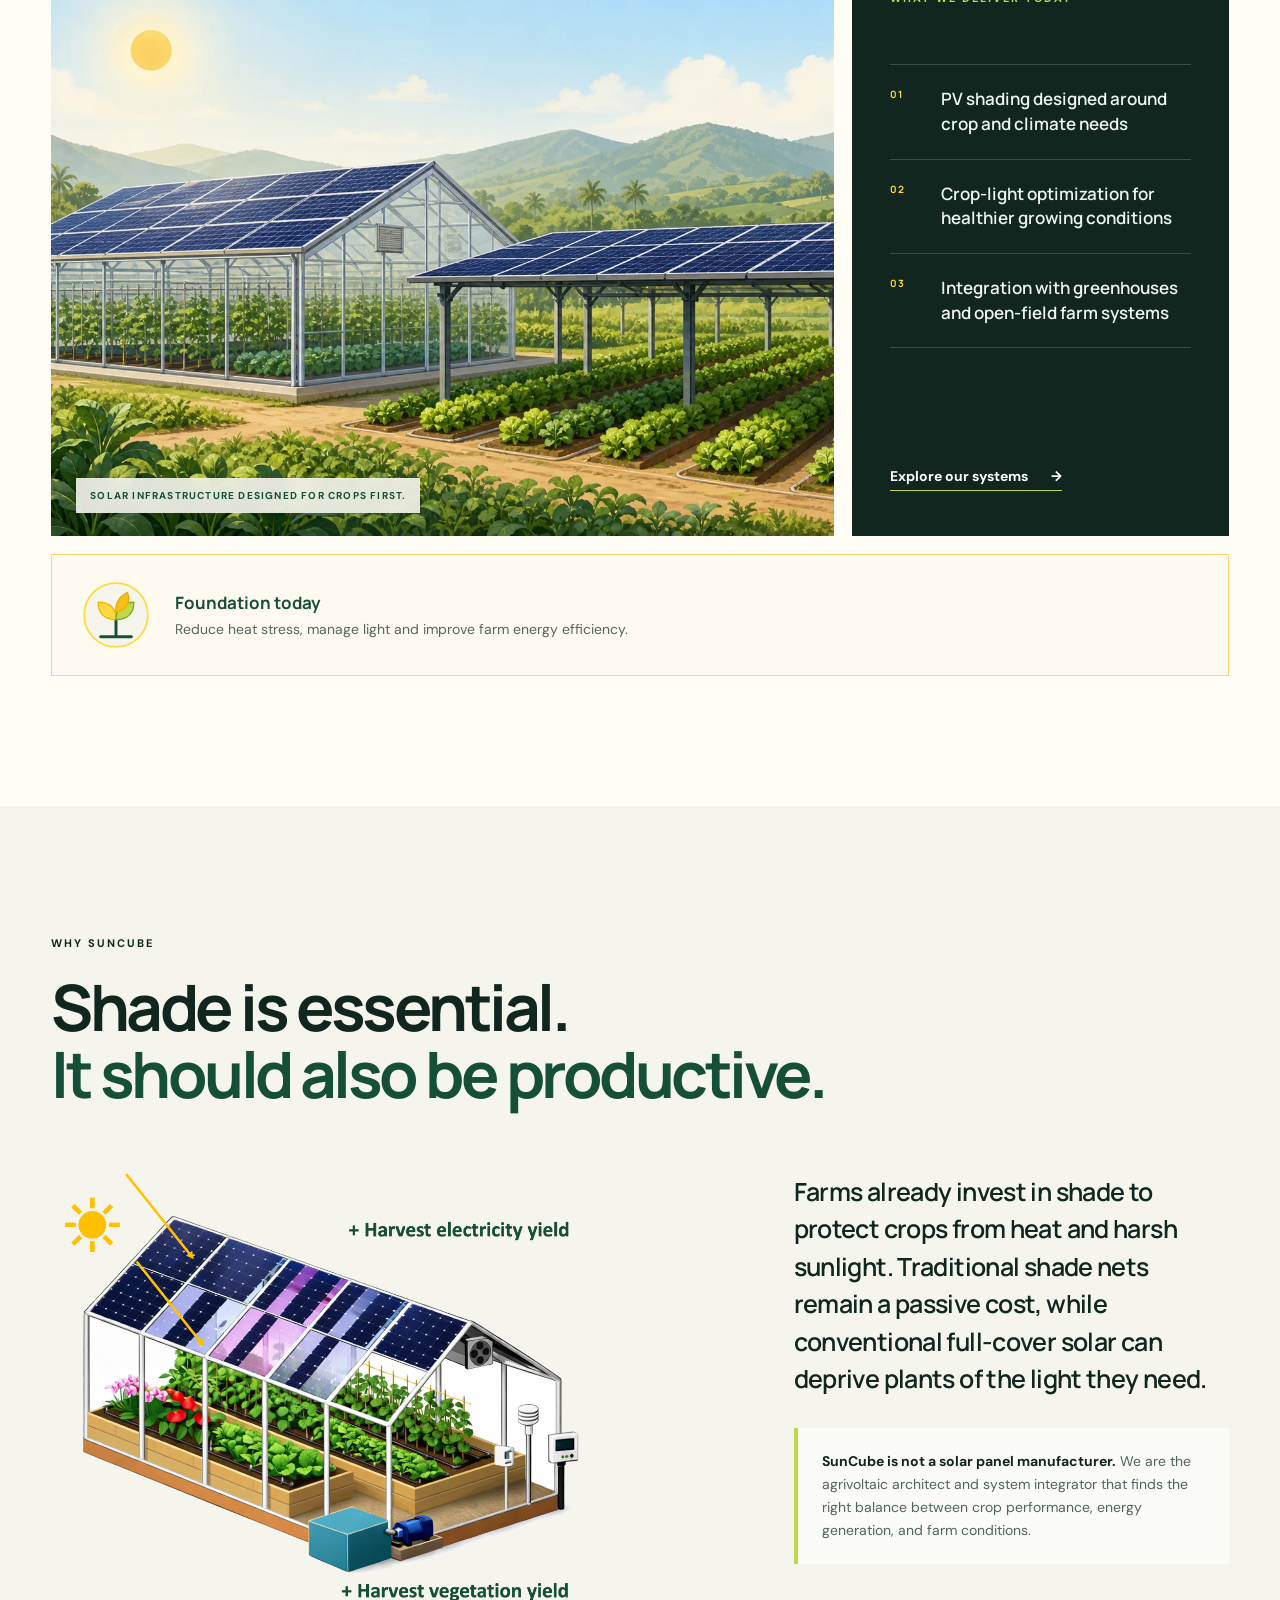
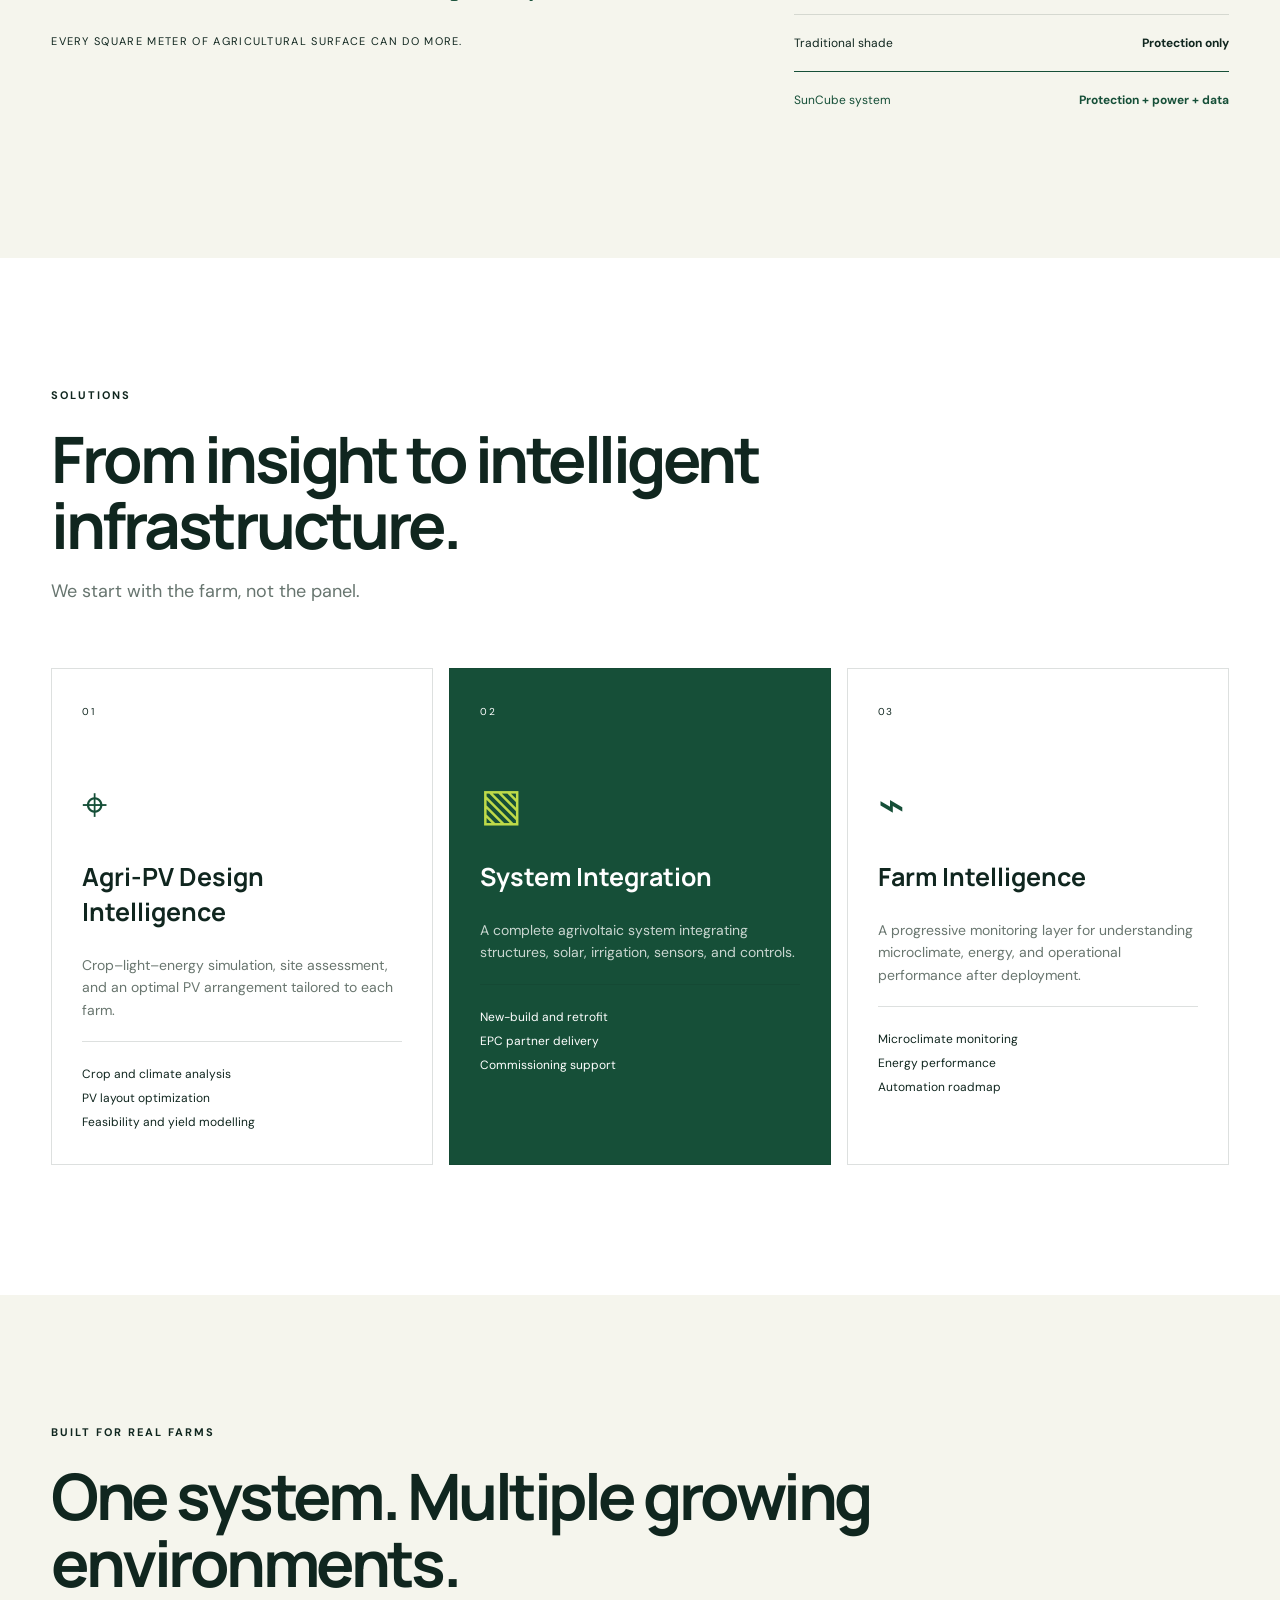
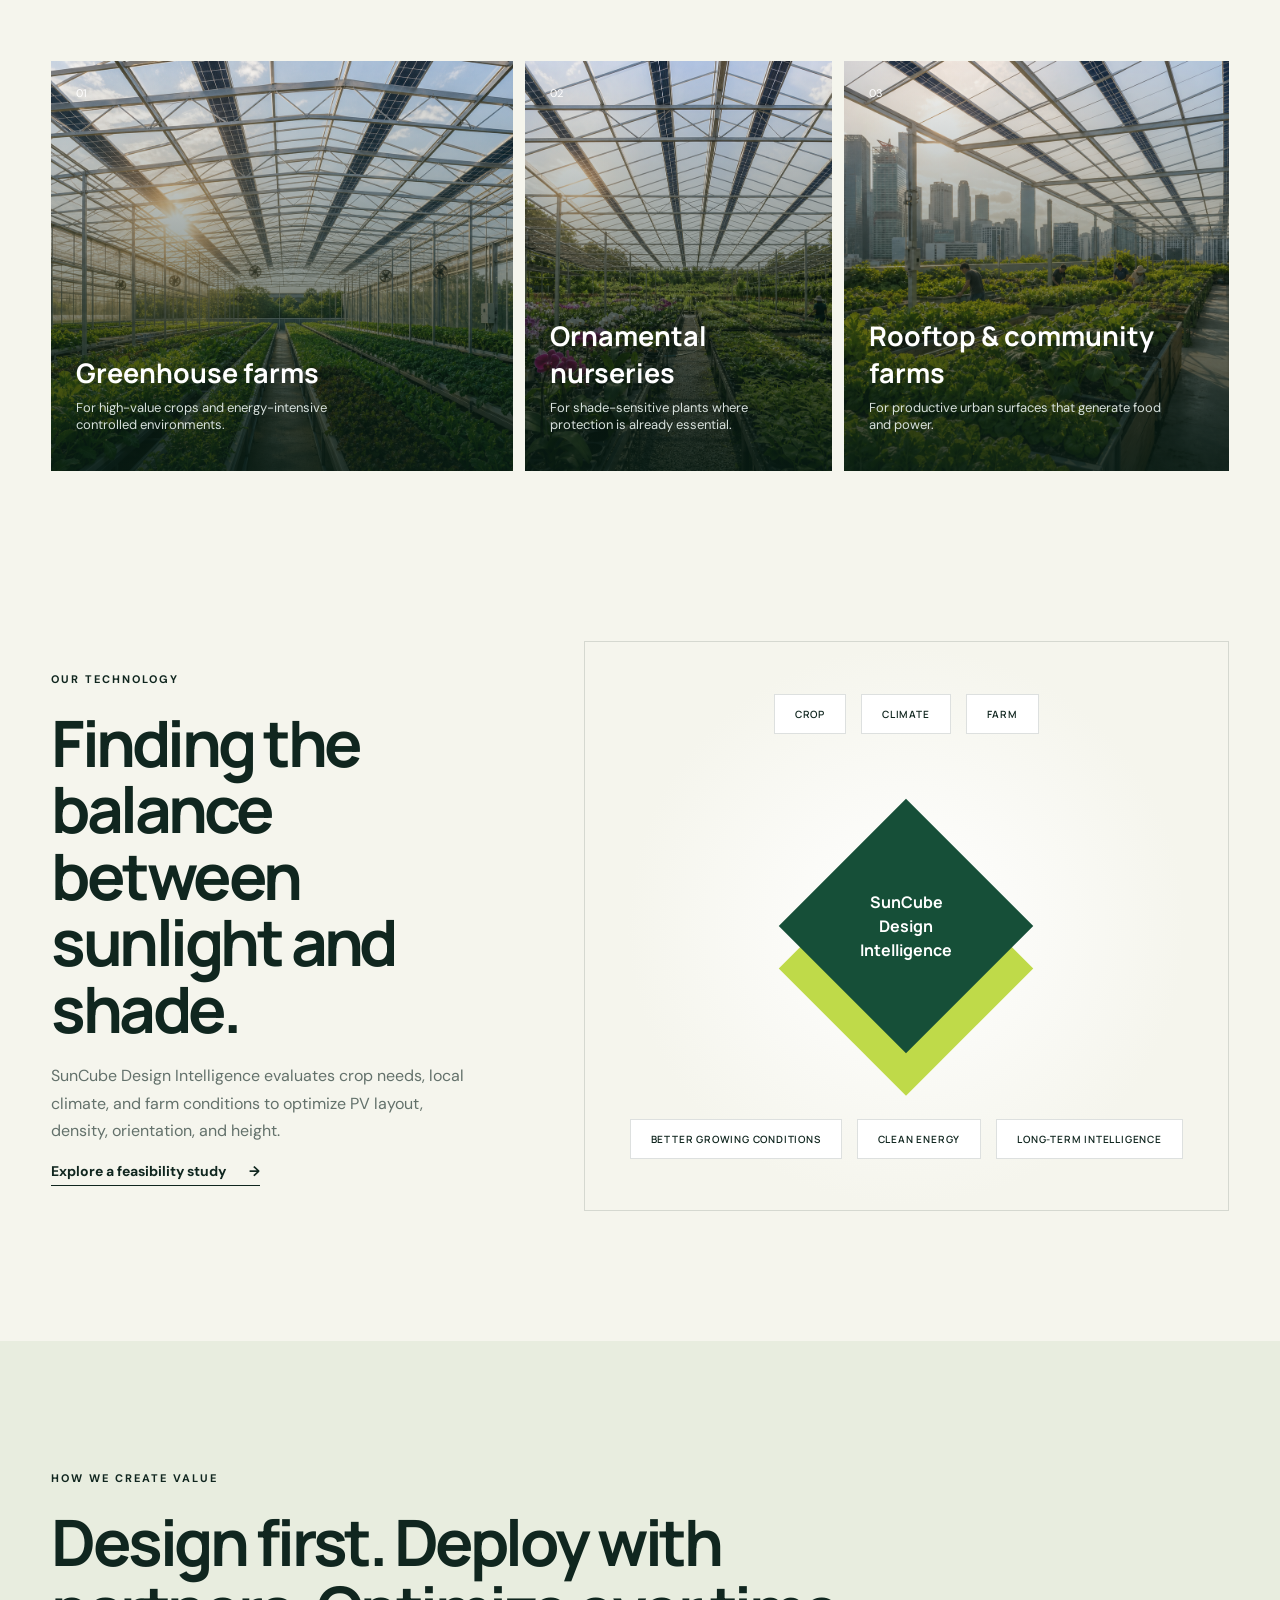
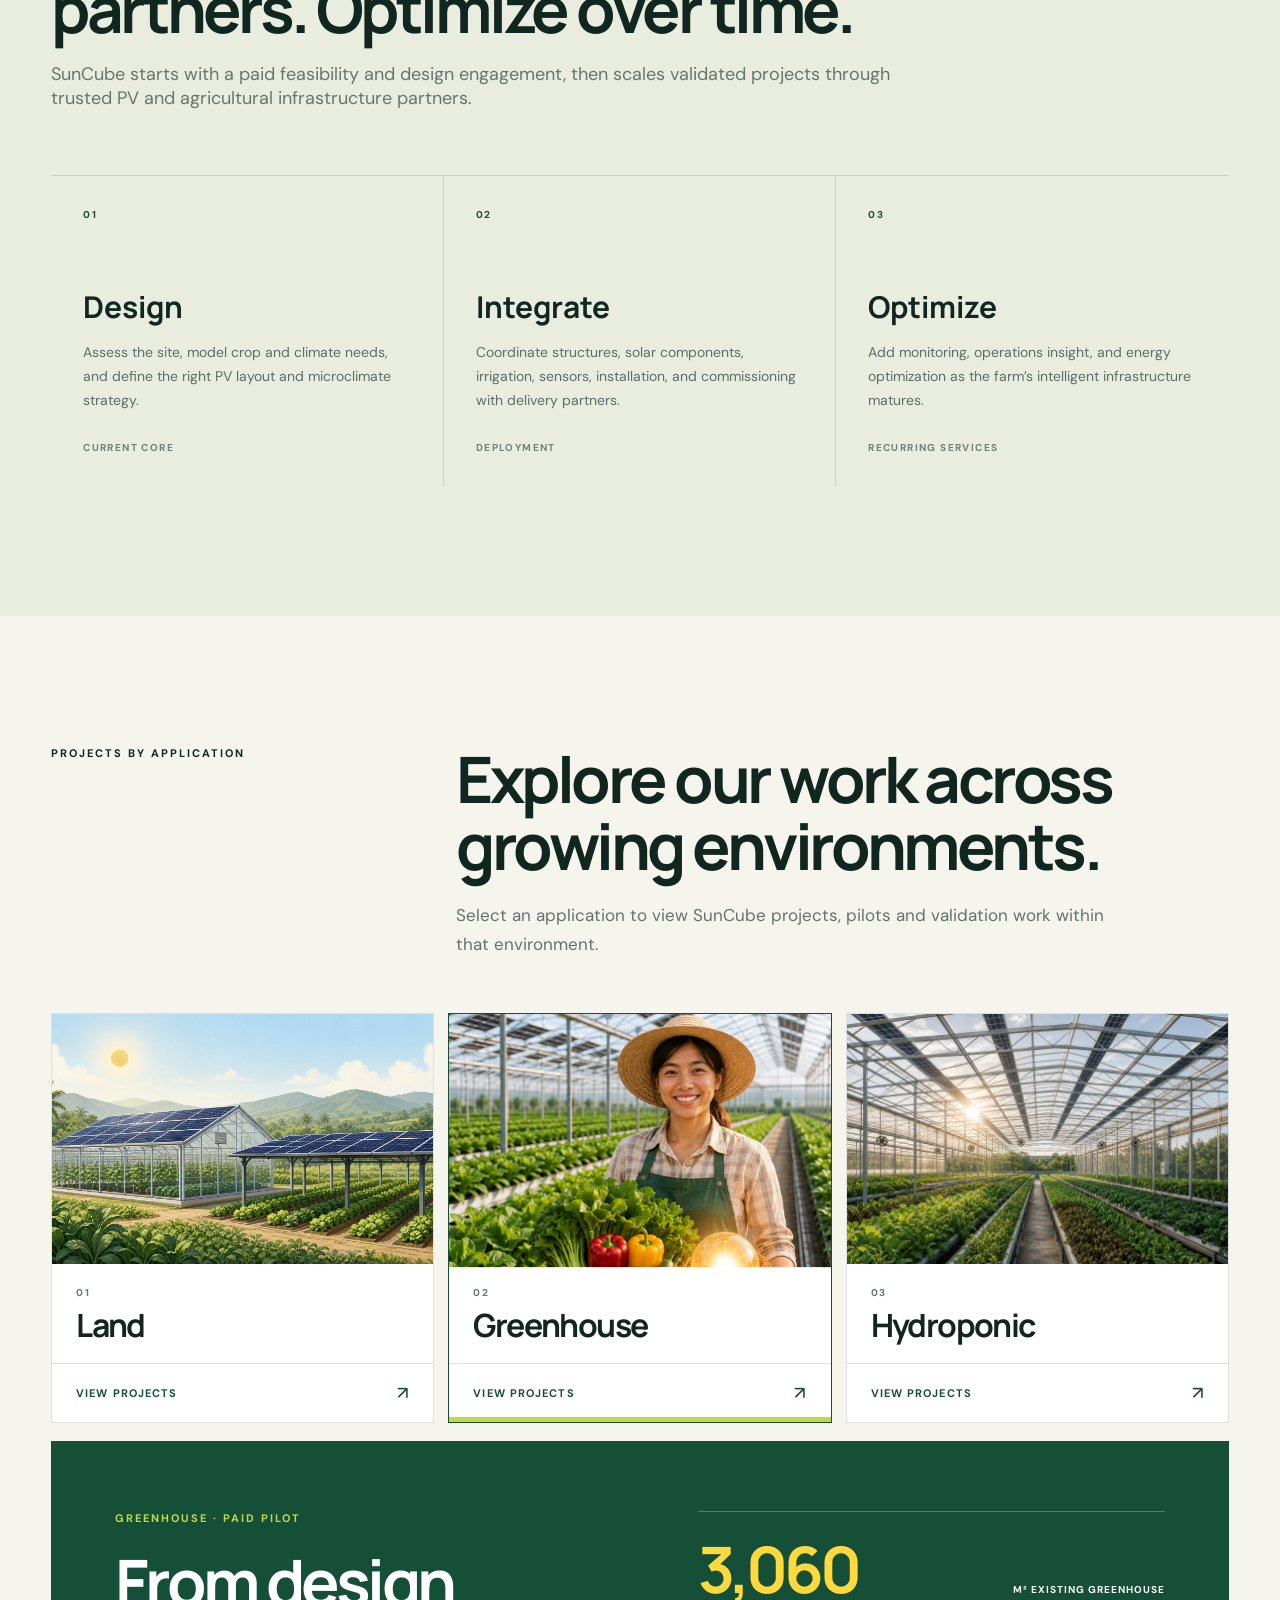
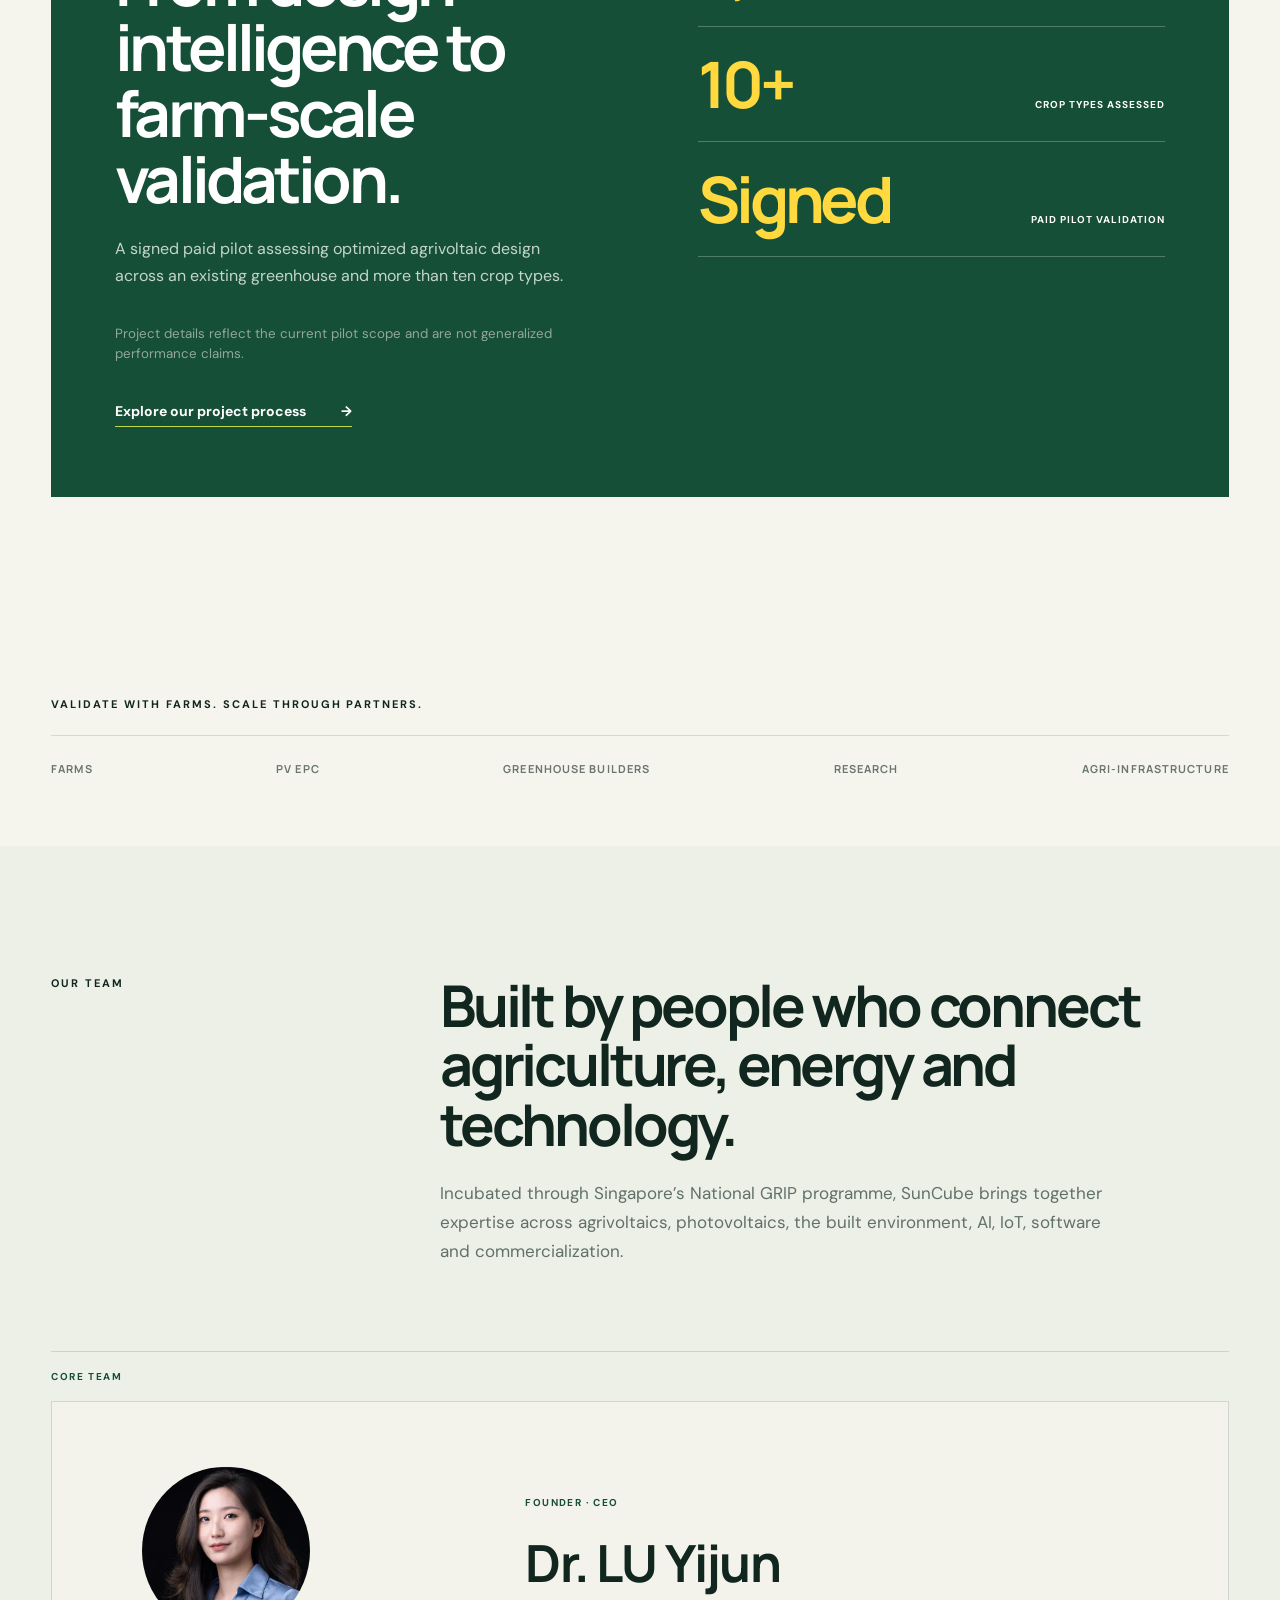
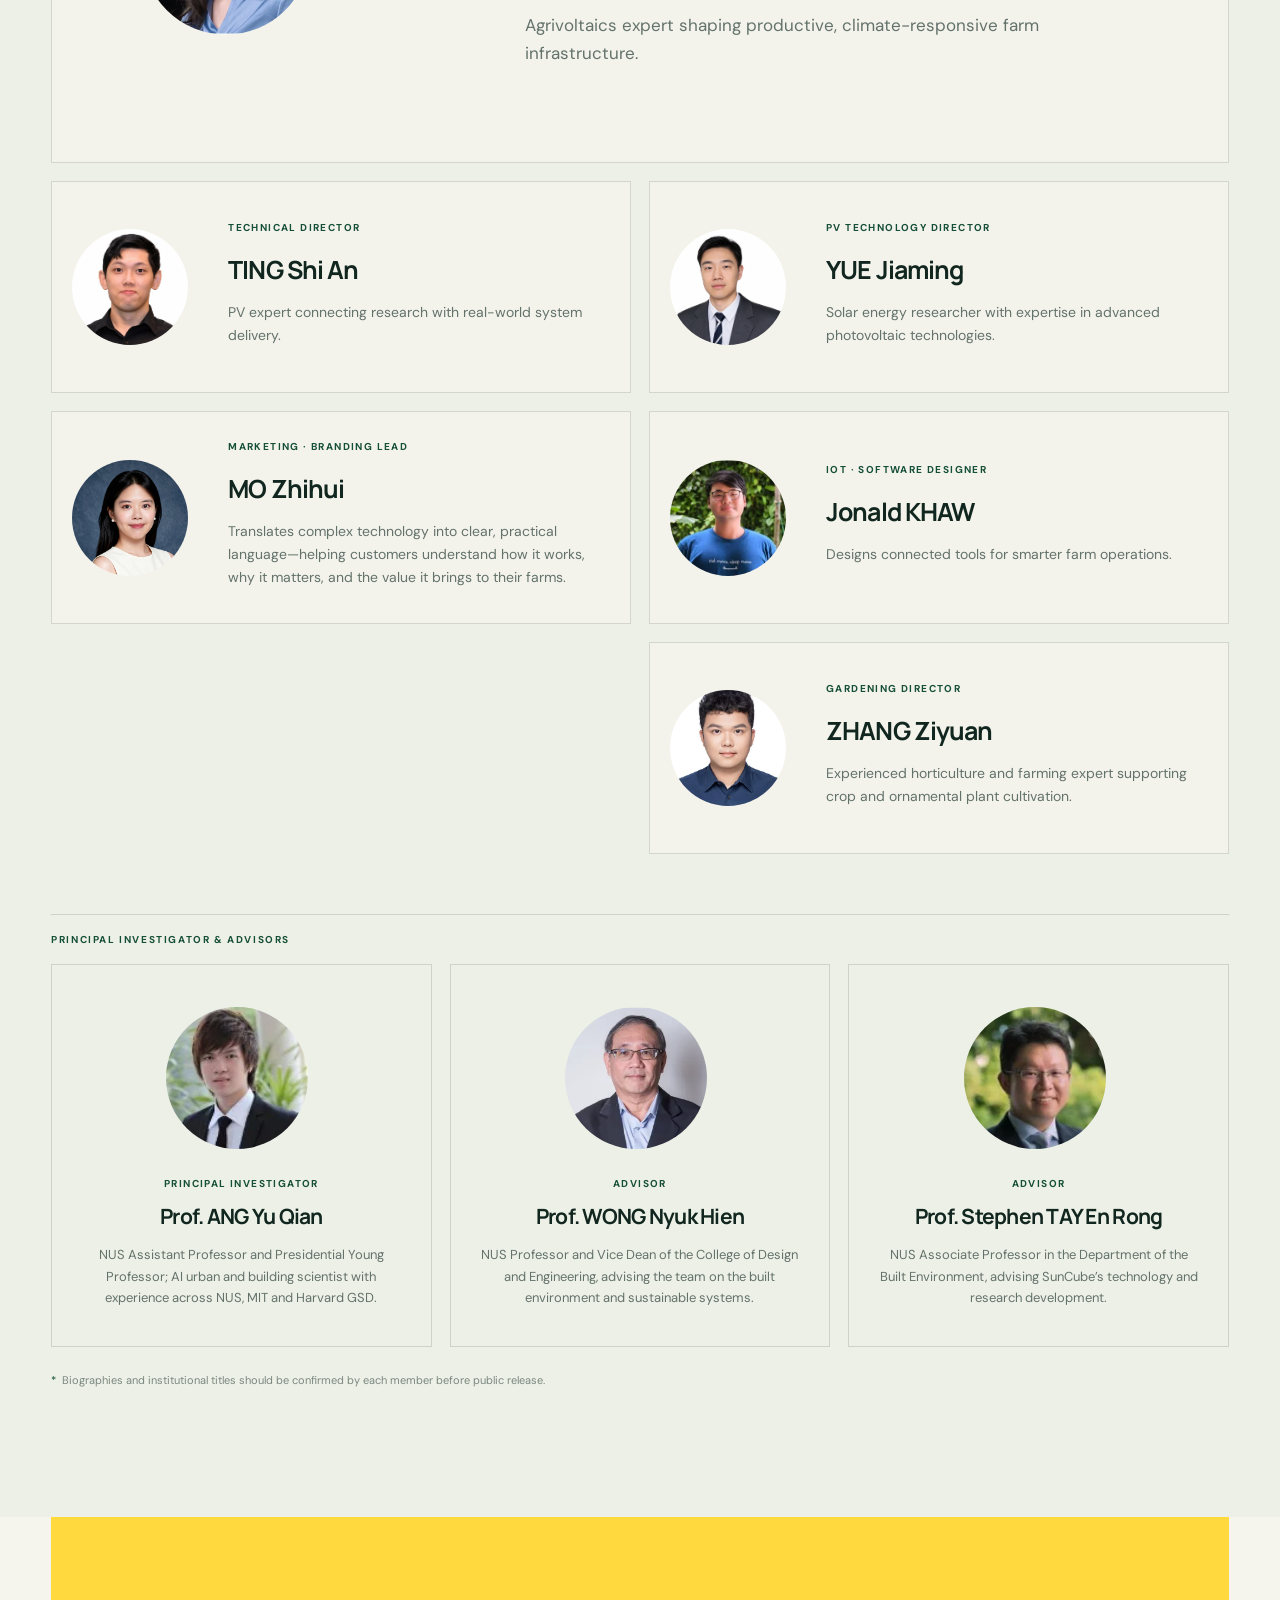
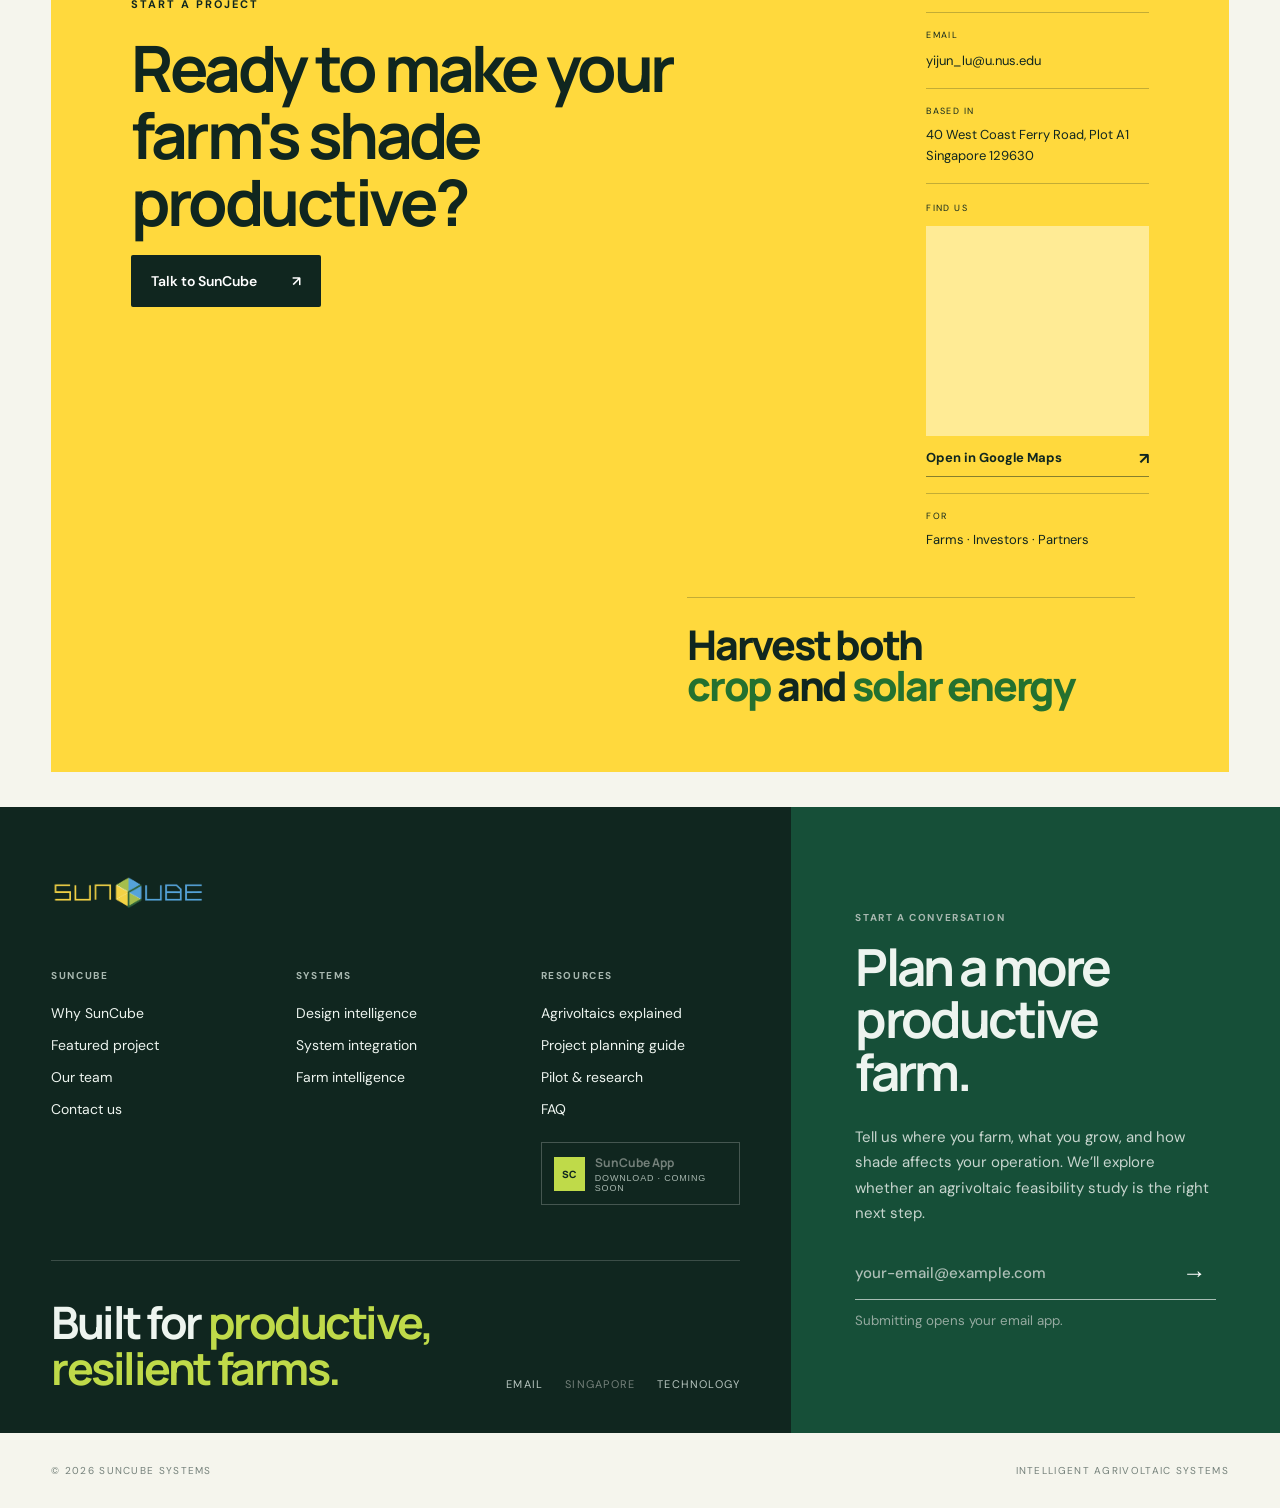
==== commit 0e429107: "Update website projects, team and SEO" ====
--- a/index.html
+++ b/index.html
@@ -3,8 +3,44 @@
 <head>
   <meta charset="UTF-8">
   <meta name="viewport" content="width=device-width, initial-scale=1.0">
-  <meta name="description" content="SunCube transforms agricultural shading into productive energy and climate infrastructure through integrated solar, climate, and crop optimization.">
-  <title>SunCube Systems | Intelligent Agrivoltaic Systems</title>
+  <meta name="description" content="SunCube designs intelligent agrivoltaic solutions that help farms optimize crop performance, generate clean energy, and build climate-responsive infrastructure.">
+  <title>SunCube — Intelligent Agrivoltaic Solutions</title>
+  <link rel="canonical" href="https://suncube.systems/">
+  <meta property="og:type" content="website">
+  <meta property="og:site_name" content="SunCube">
+  <meta property="og:title" content="SunCube — Intelligent Agrivoltaic Solutions">
+  <meta property="og:description" content="Intelligent agrivoltaic solutions designed around crops, climate, and farm operations.">
+  <meta property="og:url" content="https://suncube.systems/">
+  <meta name="twitter:card" content="summary">
+  <meta name="twitter:title" content="SunCube — Intelligent Agrivoltaic Solutions">
+  <meta name="twitter:description" content="Intelligent agrivoltaic solutions designed around crops, climate, and farm operations.">
+  <script type="application/ld+json">
+    {
+      "@context": "https://schema.org",
+      "@type": "WebSite",
+      "name": "SunCube",
+      "alternateName": "SunCube Systems",
+      "url": "https://suncube.systems/"
+    }
+  </script>
+  <script type="application/ld+json">
+    {
+      "@context": "https://schema.org",
+      "@type": "Organization",
+      "name": "SunCube Systems",
+      "url": "https://suncube.systems/",
+      "logo": "https://suncube.systems/Logo/LOGO-png3.png",
+      "description": "SunCube designs intelligent agrivoltaic solutions around crops, climate, and farm operations.",
+      "email": "yijun_lu@u.nus.edu",
+      "address": {
+        "@type": "PostalAddress",
+        "streetAddress": "40 West Coast Ferry Road, Plot A1",
+        "addressLocality": "Singapore",
+        "postalCode": "129630",
+        "addressCountry": "SG"
+      }
+    }
+  </script>
   <link rel="preconnect" href="https://fonts.googleapis.com">
   <link rel="preconnect" href="https://fonts.gstatic.com" crossorigin>
   <link href="https://fonts.googleapis.com/css2?family=DM+Sans:wght@400;500;600&family=Manrope:wght@500;600;700;800&display=swap" rel="stylesheet">
@@ -84,7 +120,16 @@
       <a href="#why">Why SunCube</a>
       <a href="#solutions">Solutions</a>
       <a href="#technology">Technology</a>
-      <a href="#projects">Projects</a>
+      <div class="nav-group">
+        <button class="nav-group-toggle" type="button" aria-expanded="false" aria-controls="projects-menu">
+          Projects <span aria-hidden="true">⌄</span>
+        </button>
+        <div class="nav-submenu" id="projects-menu">
+          <a href="#projects" data-project-link="land">Land</a>
+          <a href="#projects" data-project-link="greenhouse">Greenhouse</a>
+          <a href="#projects" data-project-link="hydroponic">Hydroponic</a>
+        </div>
+      </div>
       <div class="nav-group">
         <button class="nav-group-toggle" type="button" aria-expanded="false" aria-controls="who-we-are-menu">
           Who We Are <span aria-hidden="true">⌄</span>
@@ -271,17 +316,69 @@
       </div>
     </section>
 
-    <section class="section project" id="projects">
-      <div class="project-copy reveal">
-        <p class="eyebrow light">Featured project</p>
-        <h2>From design intelligence to farm-scale validation.</h2>
-        <p>A signed paid pilot assessing optimized agrivoltaic design across an existing greenhouse and more than ten crop types.</p>
-        <small>Project details reflect the current pilot scope and are not generalized performance claims.</small>
-      </div>
-      <div class="project-metrics reveal">
-        <div><strong>3,060</strong><span>m² existing greenhouse</span></div>
-        <div><strong>10+</strong><span>crop types assessed</span></div>
-        <div><strong>Signed</strong><span>paid pilot validation</span></div>
+    <section class="section project-library" id="projects" aria-labelledby="projects-title">
+      <div class="project-library-heading reveal">
+        <p class="eyebrow">Projects by application</p>
+        <h2 id="projects-title">Explore our work across growing environments.</h2>
+        <p>Select an application to view SunCube projects, pilots and validation work within that environment.</p>
+      </div>
+
+      <div class="project-categories" role="tablist" aria-label="Project application types">
+        <button class="project-category reveal" type="button" role="tab" id="project-tab-land" aria-controls="project-panel-land" aria-selected="false" data-project-category="land">
+          <img src="assets/images/business/solar-crop-infrastructure-v1.webp" alt="Solar shading structures over open-field crops" loading="lazy">
+          <span class="project-category-index">01</span>
+          <span class="project-category-name">Land</span>
+          <span class="project-category-action">View projects <b aria-hidden="true">↗</b></span>
+        </button>
+        <button class="project-category reveal is-active" type="button" role="tab" id="project-tab-greenhouse" aria-controls="project-panel-greenhouse" aria-selected="true" data-project-category="greenhouse">
+          <img src="assets/images/hero/hero.png" alt="SunCube agrivoltaic greenhouse application" loading="lazy">
+          <span class="project-category-index">02</span>
+          <span class="project-category-name">Greenhouse</span>
+          <span class="project-category-action">View projects <b aria-hidden="true">↗</b></span>
+        </button>
+        <button class="project-category reveal" type="button" role="tab" id="project-tab-hydroponic" aria-controls="project-panel-hydroponic" aria-selected="false" data-project-category="hydroponic">
+          <img src="assets/images/greenhouse-farm.png" alt="Hydroponic crops growing beneath integrated solar panels" loading="lazy">
+          <span class="project-category-index">03</span>
+          <span class="project-category-name">Hydroponic</span>
+          <span class="project-category-action">View projects <b aria-hidden="true">↗</b></span>
+        </button>
+      </div>
+
+      <div class="project-results">
+        <section class="project-panel" id="project-panel-land" role="tabpanel" aria-labelledby="project-tab-land" hidden>
+          <div class="project-empty">
+            <p class="eyebrow">Land projects</p>
+            <h3>Land-based project portfolio in preparation.</h3>
+            <p>Validated open-field and land-based project details will be added here as they are approved for public release.</p>
+            <a class="text-link" href="project.html">Discuss a land project <span>→</span></a>
+          </div>
+        </section>
+
+        <section class="project-panel is-active" id="project-panel-greenhouse" role="tabpanel" aria-labelledby="project-tab-greenhouse">
+          <article class="project-case">
+            <div class="project-case-copy">
+              <p class="eyebrow light">Greenhouse · Paid pilot</p>
+              <h3>From design intelligence to farm-scale validation.</h3>
+              <p>A signed paid pilot assessing optimized agrivoltaic design across an existing greenhouse and more than ten crop types.</p>
+              <small>Project details reflect the current pilot scope and are not generalized performance claims.</small>
+              <a class="project-case-link" href="project.html">Explore our project process <span>→</span></a>
+            </div>
+            <div class="project-case-metrics">
+              <div><strong>3,060</strong><span>m² existing greenhouse</span></div>
+              <div><strong>10+</strong><span>crop types assessed</span></div>
+              <div><strong>Signed</strong><span>paid pilot validation</span></div>
+            </div>
+          </article>
+        </section>
+
+        <section class="project-panel" id="project-panel-hydroponic" role="tabpanel" aria-labelledby="project-tab-hydroponic" hidden>
+          <div class="project-empty">
+            <p class="eyebrow">Hydroponic projects</p>
+            <h3>Hydroponic project portfolio in preparation.</h3>
+            <p>Hydroponic integration projects and validated results will be added here after project information is cleared for publication.</p>
+            <a class="text-link" href="project.html">Discuss a hydroponic project <span>→</span></a>
+          </div>
+        </section>
       </div>
     </section>
 
@@ -403,7 +500,18 @@
       </div>
       <div class="contact-details">
         <div><span>Email</span><a href="mailto:yijun_lu@u.nus.edu">yijun_lu@u.nus.edu</a></div>
-        <div><span>Based in</span><p>National University of Singapore<br>Singapore 117566</p></div>
+        <div><span>Based in</span><p>40 West Coast Ferry Road, Plot A1<br>Singapore 129630</p></div>
+        <div class="contact-map">
+          <span>Find us</span>
+          <iframe
+            title="Find SunCube at 40 West Coast Ferry Road, Singapore"
+            src="https://www.google.com/maps?q=40%20West%20Coast%20Ferry%20Road%2C%20Plot%20A1%2C%20Singapore%20129630&amp;output=embed"
+            loading="lazy"
+            referrerpolicy="no-referrer-when-downgrade"
+            allowfullscreen>
+          </iframe>
+          <a href="https://www.google.com/maps/search/?api=1&amp;query=40%20West%20Coast%20Ferry%20Road%2C%20Plot%20A1%2C%20Singapore%20129630" target="_blank" rel="noopener">Open in Google Maps <span aria-hidden="true">↗</span></a>
+        </div>
         <div><span>For</span><p>Farms · Investors · Partners</p></div>
       </div>
       <div class="contact-tagline reveal" aria-label="SunCube promise">
@@ -470,6 +578,6 @@
     <p>Farm monitoring, energy insights, and intelligent operations are part of the SunCube roadmap.</p>
     <a href="mailto:yijun_lu@u.nus.edu?subject=SunCube%20App%20updates">Ask about product updates <span>→</span></a>
   </dialog>
-  <script src="script.js"></script>
+  <script src="script.js?v=20260908-project-menu"></script>
 </body>
 </html>
--- a/styles.css
+++ b/styles.css
@@ -101,6 +101,83 @@
   background: transparent;
 }
 
+.contact-details .contact-map {
+  padding-top: 18px;
+}
+.contact-map iframe {
+  display: block;
+  width: 100%;
+  height: 210px;
+  margin-top: 12px;
+  border: 0;
+  background: rgba(255,255,255,.45);
+}
+.contact-details .contact-map > a {
+  margin-top: 10px;
+  display: flex;
+  align-items: center;
+  justify-content: space-between;
+  padding-bottom: 5px;
+  border-bottom: 1px solid rgba(16,38,31,.5);
+  font-weight: 700;
+}
+.contact-details .contact-map > a span {
+  margin: 0;
+  font-size: 16px;
+  letter-spacing: 0;
+}
+@media(max-width:900px){
+  .contact-map iframe{height:280px}
+}
+
+/* Project library: application categories followed by category-specific work. */
+.project-library{background:var(--paper)}
+.project-library-heading{display:grid;grid-template-columns:.58fr 1.42fr;column-gap:7vw;align-items:start;margin-bottom:55px}
+.project-library-heading .eyebrow{grid-row:1/3}
+.project-library-heading h2{margin:0 0 22px;font-size:clamp(42px,5vw,78px);line-height:1.04;letter-spacing:-.055em;max-width:980px}
+.project-library-heading>p:last-child{margin:0;max-width:680px;color:#64726c;font-size:17px;line-height:1.65}
+.project-categories{display:grid;grid-template-columns:repeat(3,minmax(0,1fr));gap:14px}
+.project-category{min-width:0;padding:0;border:1px solid var(--line);background:#fff;color:var(--ink);font:inherit;text-align:left;cursor:pointer;position:relative;overflow:hidden;transition:transform .25s ease,border-color .25s ease,box-shadow .25s ease}
+.project-category:hover,.project-category:focus-visible{transform:translateY(-4px);border-color:var(--green);box-shadow:0 18px 38px rgba(16,38,31,.10)}
+.project-category:focus-visible{outline:3px solid var(--lime);outline-offset:3px}
+.project-category.is-active{border-color:var(--green);box-shadow:inset 0 -5px 0 var(--lime)}
+.project-category img{display:block;width:100%;height:250px;object-fit:cover;filter:saturate(.82);transition:transform .45s ease,filter .3s ease}
+.project-category:hover img,.project-category.is-active img{transform:scale(1.025);filter:saturate(1)}
+.project-category-index{display:block;margin:22px 24px 10px;color:#68766f;font-size:10px;font-weight:700;letter-spacing:.14em}
+.project-category-name{display:block;margin:0 24px 22px;font:700 clamp(27px,2.5vw,42px)/1 "Manrope",sans-serif;letter-spacing:-.05em}
+.project-category-action{display:flex;align-items:center;justify-content:space-between;padding:17px 24px;border-top:1px solid var(--line);color:var(--green);font-size:11px;font-weight:700;text-transform:uppercase;letter-spacing:.1em}
+.project-category-action b{font-size:18px;font-weight:500}
+.project-results{margin-top:18px}
+.project-panel[hidden]{display:none}
+.project-case{min-height:570px;padding:70px 5vw;display:grid;grid-template-columns:1fr 1fr;gap:9vw;background:var(--green);color:#fff}
+.project-case-copy h3{margin:0 0 23px;max-width:760px;font:700 clamp(42px,5vw,76px)/1.03 "Manrope",sans-serif;letter-spacing:-.06em}
+.project-case-copy>p:not(.eyebrow){max-width:640px;color:#c5d4ce;font-size:16px;line-height:1.7}
+.project-case-copy small{display:block;max-width:600px;margin-top:34px;color:#91a79d;line-height:1.5}
+.project-case-link{display:inline-flex;align-items:center;gap:35px;margin-top:38px;padding-bottom:6px;border-bottom:1px solid var(--lime);color:#fff;font-size:14px;font-weight:700}
+.project-case-metrics div{padding:25px 0;border-top:1px solid rgba(255,255,255,.25);display:flex;align-items:baseline;justify-content:space-between;gap:25px}
+.project-case-metrics div:last-child{border-bottom:1px solid rgba(255,255,255,.25)}
+.project-case-metrics strong{color:var(--yellow);font:700 clamp(44px,5vw,78px)/1 "Manrope",sans-serif;letter-spacing:-.06em}
+.project-case-metrics span{font-size:10px;font-weight:700;text-align:right;text-transform:uppercase;letter-spacing:.1em}
+.project-empty{min-height:380px;padding:70px 5vw;display:flex;flex-direction:column;align-items:flex-start;justify-content:center;background:#e9eee3;border:1px solid var(--line)}
+.project-empty h3{margin:0 0 18px;max-width:850px;font:700 clamp(34px,4vw,62px)/1.06 "Manrope",sans-serif;letter-spacing:-.05em}
+.project-empty>p:not(.eyebrow){max-width:680px;color:#64726c;font-size:16px;line-height:1.7}
+.project-empty .text-link{margin-top:22px}
+@media(max-width:900px){
+  .project-library-heading{grid-template-columns:1fr;margin-bottom:40px}
+  .project-library-heading .eyebrow{grid-row:auto}
+  .project-categories{grid-template-columns:1fr}
+  .project-category img{height:300px}
+  .project-case{grid-template-columns:1fr;gap:45px;padding:55px 5vw}
+}
+@media(max-width:560px){
+  .project-category img{height:220px}
+  .project-category-name{font-size:30px}
+  .project-case{padding:45px 25px}
+  .project-case-copy h3{font-size:40px}
+  .project-case-metrics strong{font-size:48px}
+  .project-empty{padding:48px 25px}
+}
+
 /* Keep the gardening director directly below Jonald in the two-column team layout. */
 .team-member-gardening { grid-column: 2; }
 @media (max-width: 900px) {
